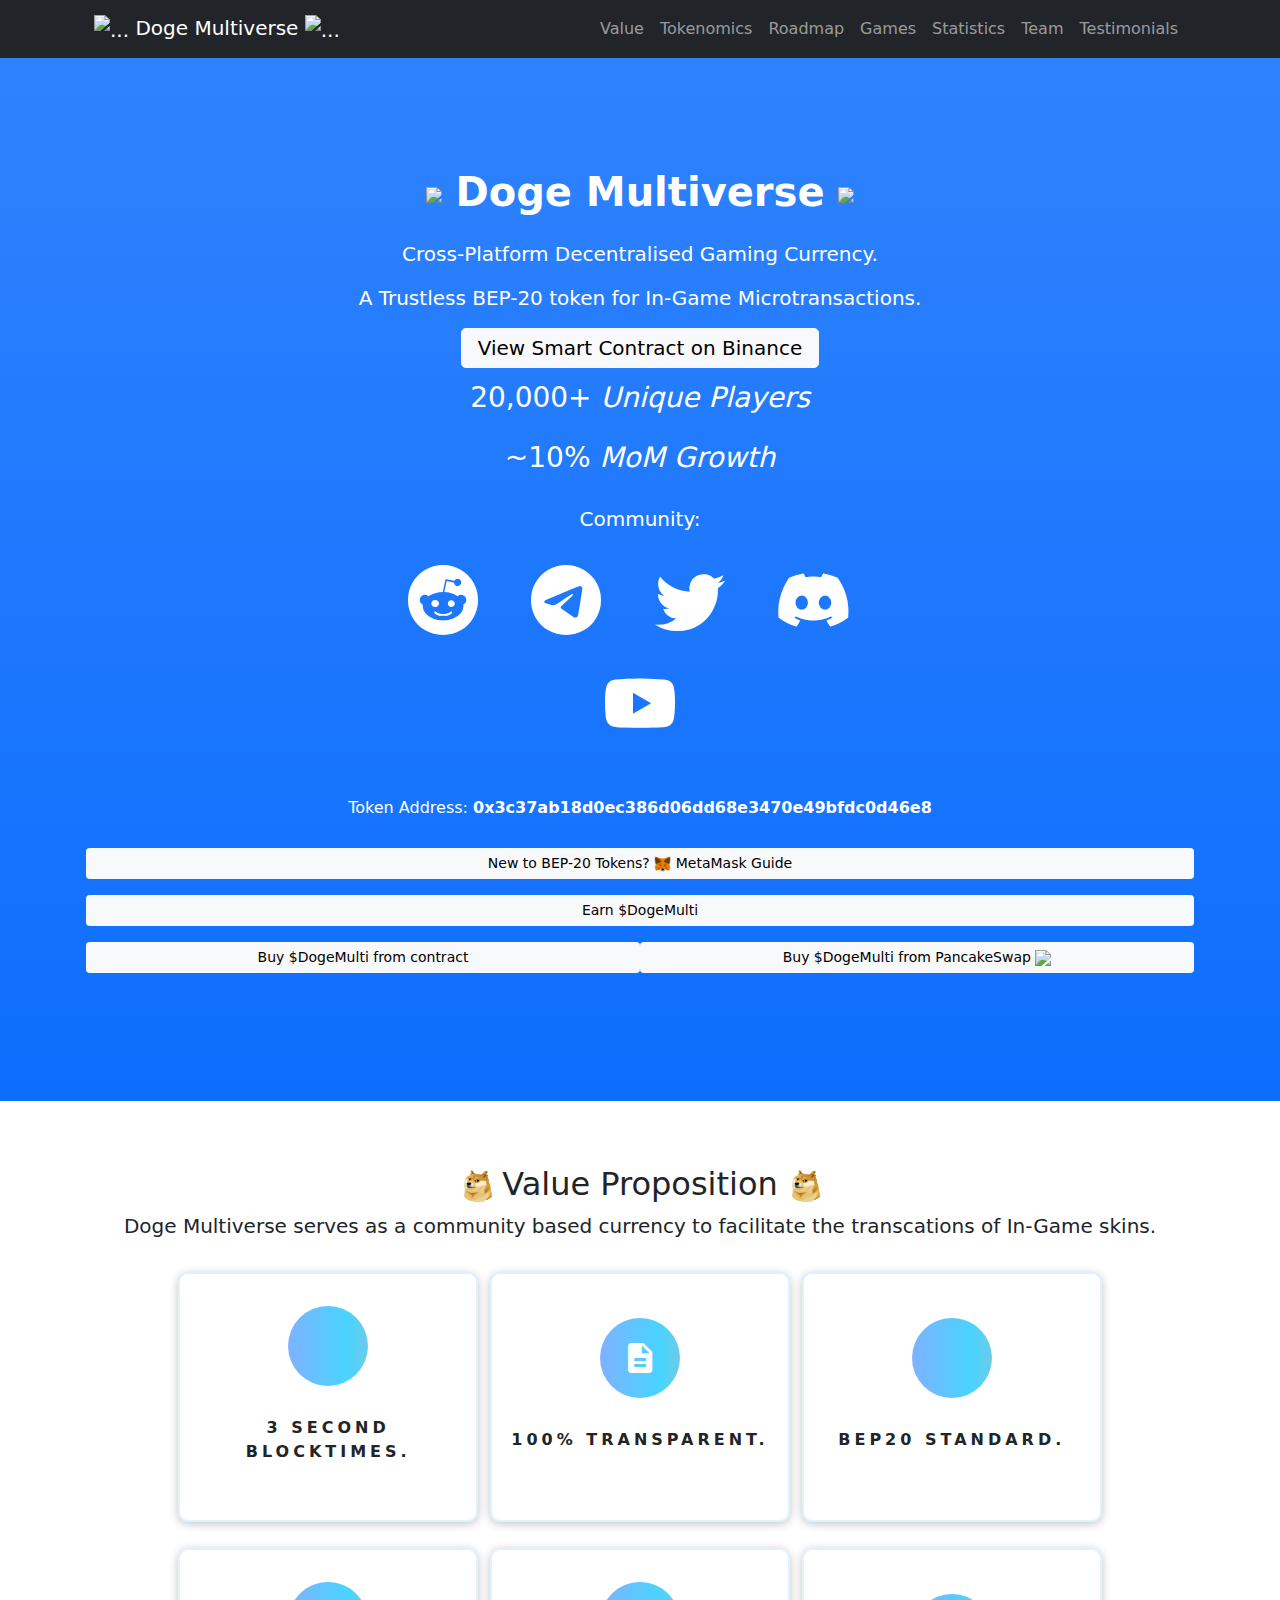
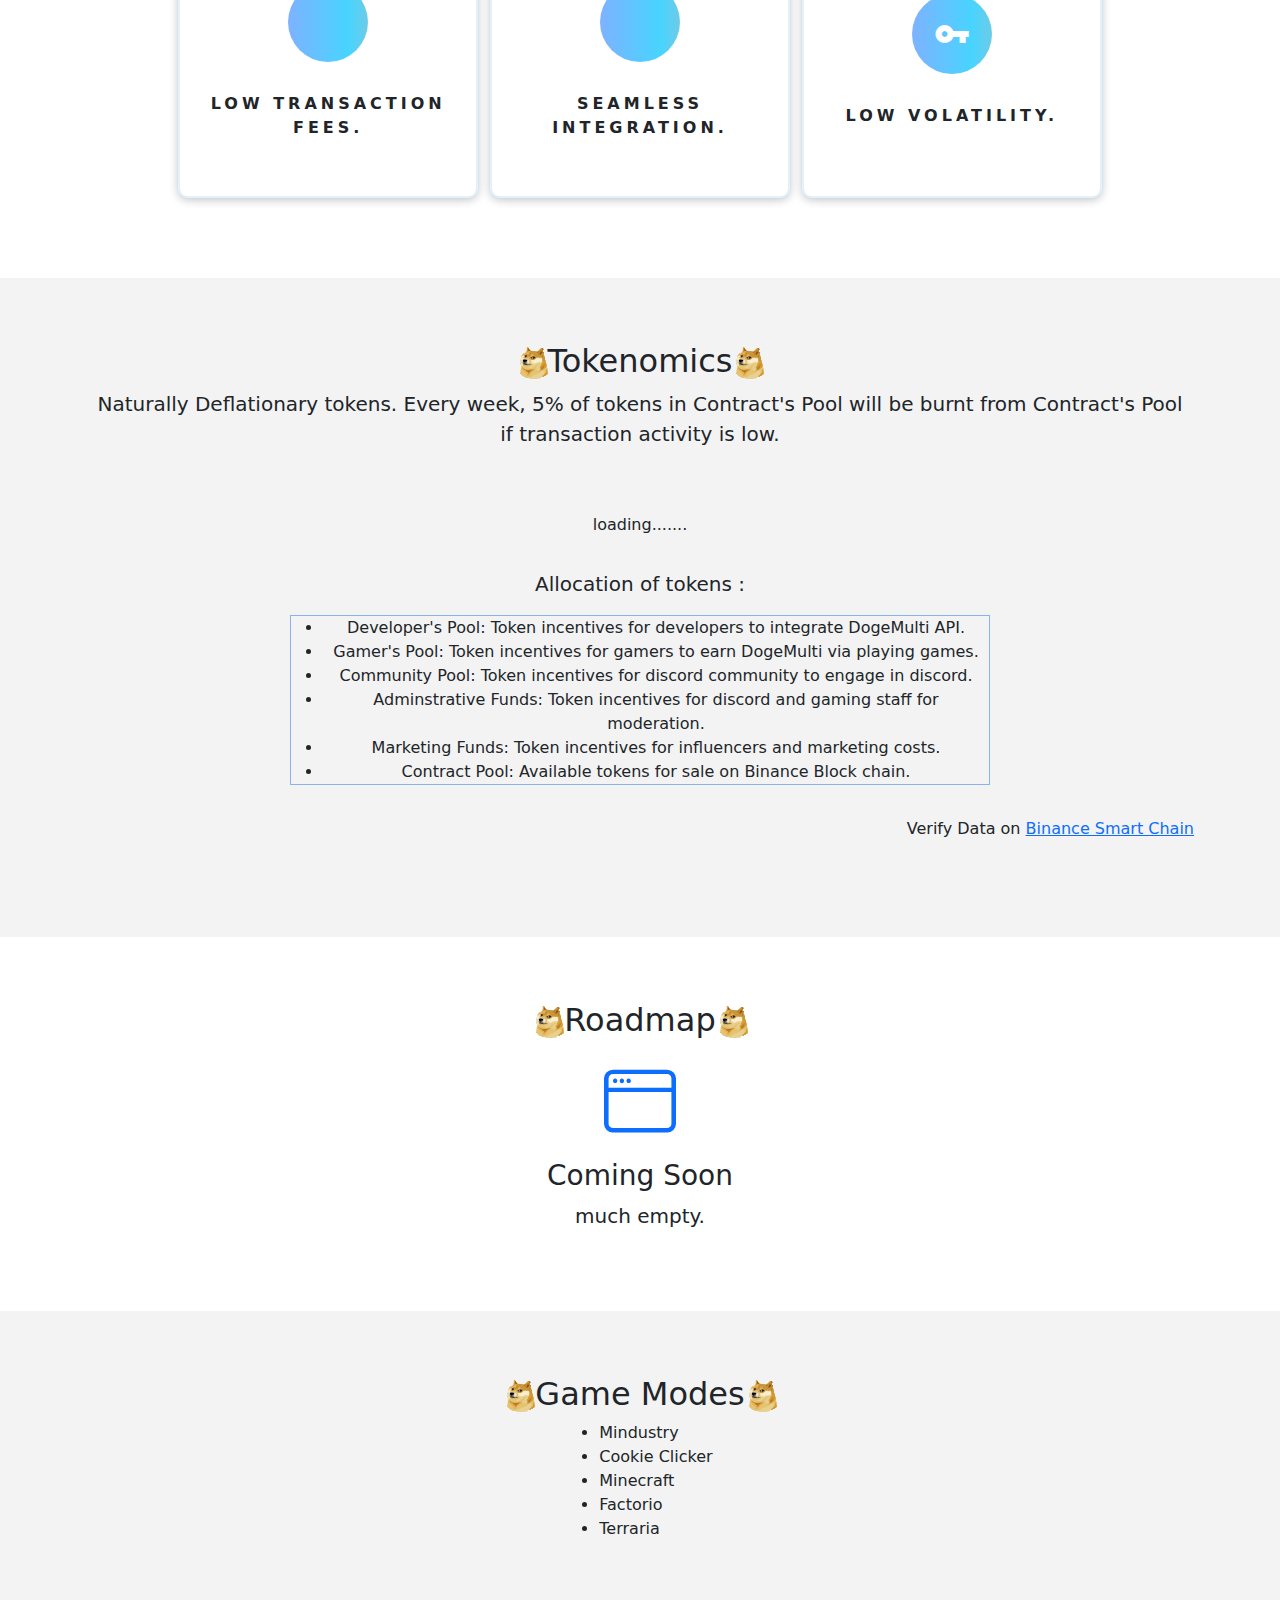
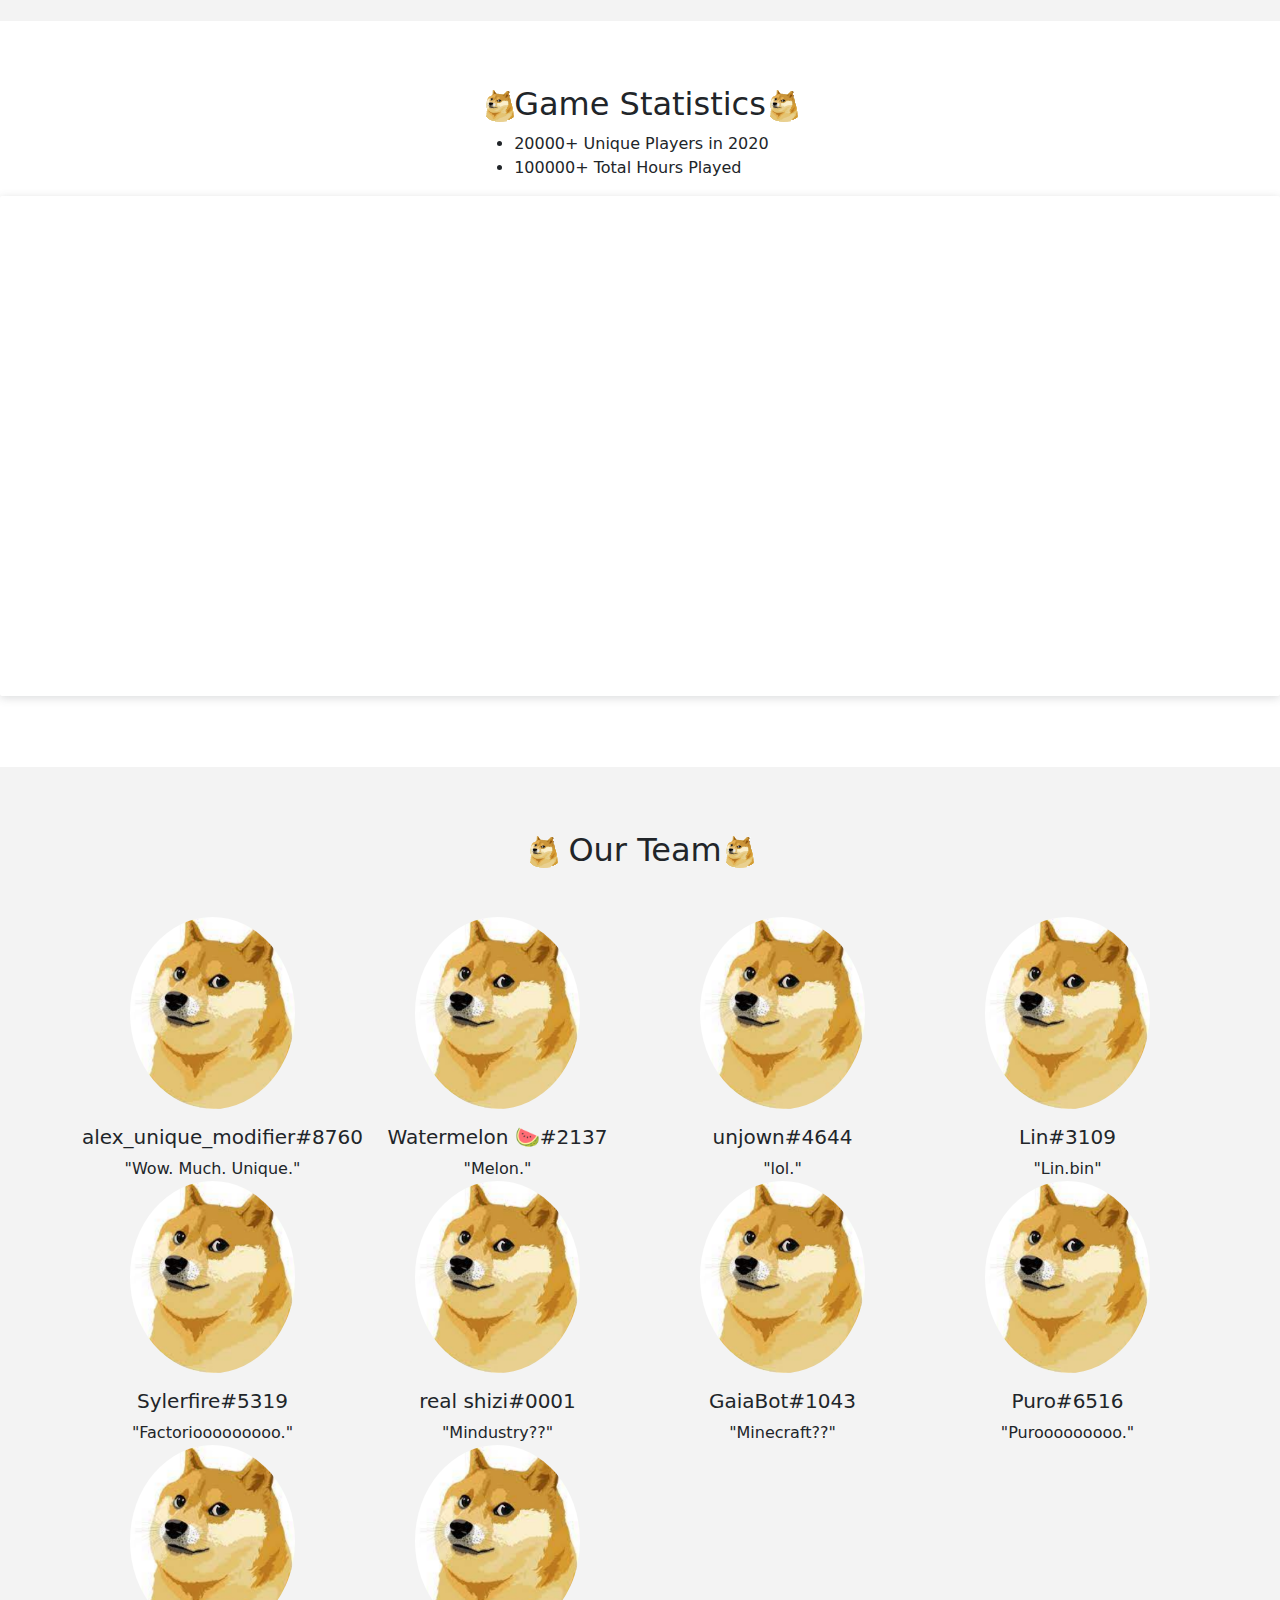
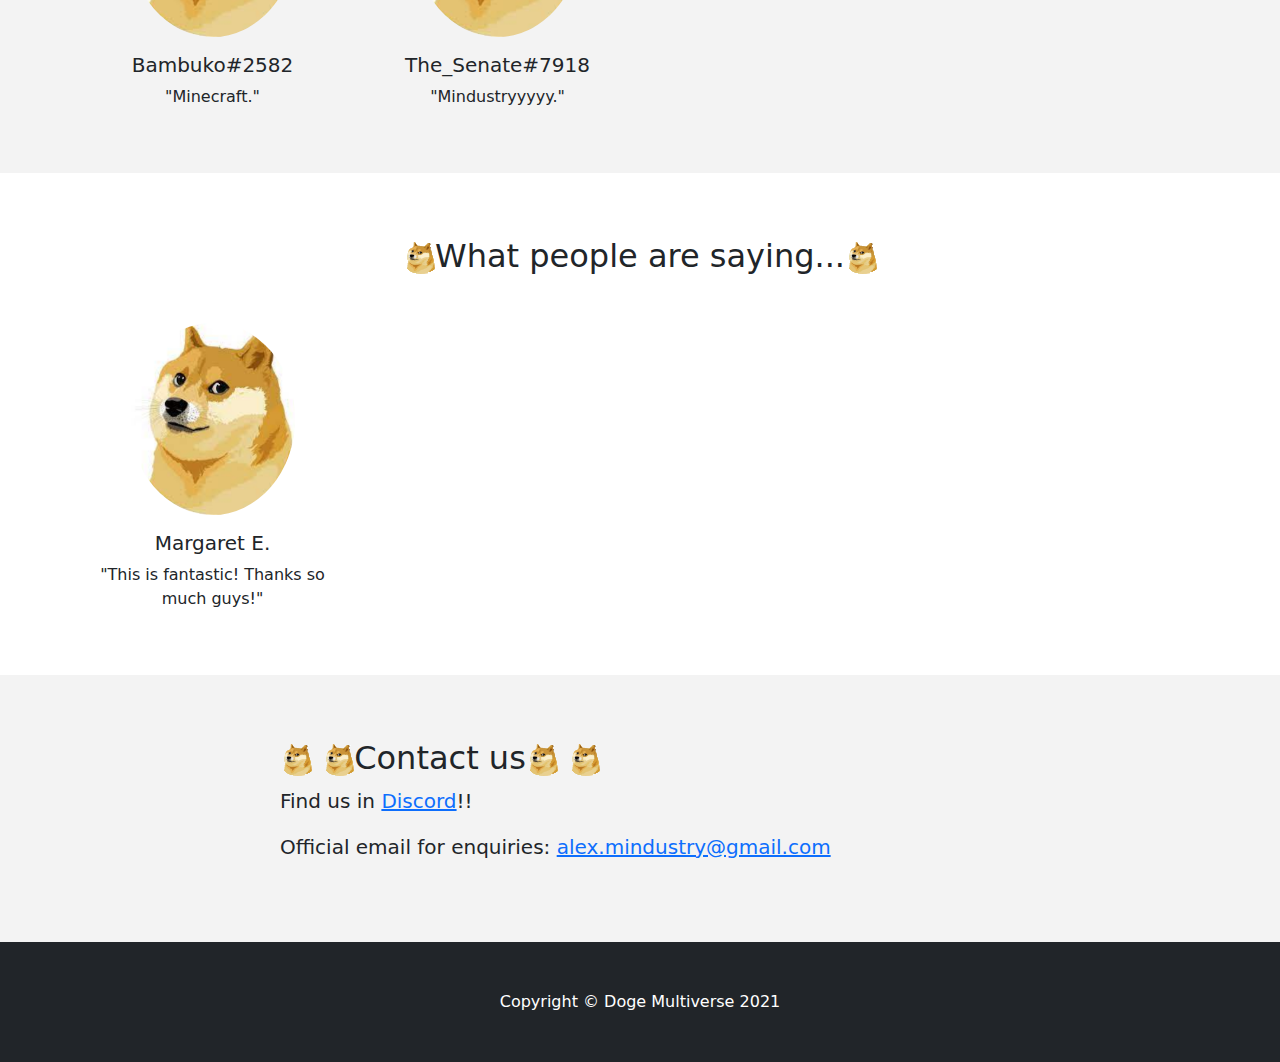
==== index.html @ afa84439 "centered" ====
<!DOCTYPE html>
<html lang="en">
  <head>
    <meta charset="utf-8" />
    <meta
      name="viewport"
      content="width=device-width, initial-scale=1, shrink-to-fit=no"
    />
    <meta name="description" content="" />
    <meta name="author" content="" />
    <title>Doge Multiverse</title>
    <link
      rel="icon"
      type="image/x-icon"
      href="assets/img/doge_icon_small_transparent_32xy32.png"
    />
    <!-- Core theme CSS (includes Bootstrap)-->
    <link href="css/styles.css" rel="stylesheet" />

    <!-- Bootstrap icons-->
    <link
      href="https://cdn.jsdelivr.net/npm/bootstrap-icons@1.5.0/font/bootstrap-icons.css"
      rel="stylesheet"
      type="text/css"
    />
    <link
      href="https://fonts.googleapis.com/icon?family=Material+Icons"
      rel="stylesheet"
    />
    <!-- Google fonts-->
    <link
      href="https://fonts.googleapis.com/css?family=Lato:300,400,700,300italic,400italic,700italic"
      rel="stylesheet"
      type="text/css"
    />
    <script
      type="text/javascript"
      src="https://www.gstatic.com/charts/loader.js"
    ></script>
    <script src="https://cdn.jsdelivr.net/npm/web3@1.3.4/dist/web3.min.js"></script>
    <script type="text/javascript" src="js/cnt2.js"></script>
    <script
      src="https://cdnjs.cloudflare.com/ajax/libs/moment.js/2.7.0/moment.min.js"
      type="text/javascript"
    ></script>
    <script type="text/javascript">
      //contractjson
      const deci = 10 ** 18;
      function pID(stringgg) {
        return parseInt(stringgg) / deci;
      }
      function pIDr(stringgg) {
        return Math.round(pID(stringgg));
      }
      function numCommas(x) {
        return x.toString().replace(/\B(?<!\.\d*)(?=(\d{3})+(?!\d))/g, ",");
      }
      function pTimePast(stringgtime) {
        // var d = new Date();
        // console.log(d);
        // var dd = Math.floor(d / 1000) - parseInt(stringgtime);
        // console.log(dd);
        // var ddd = moment().subtract(dd, "seconds").twitterShort();
        // return ddd;
        var d = new Date(parseInt(stringgtime) * 1000);
        console.log(d, "parsed time ");
        console.log(moment(d).fromNow(), "parsed time ");
        return moment(d).fromNow();
      }
      const render = async () => {
        const web3 = new Web3("https://bsc-dataseed.binance.org/");
        const contractABI = contractjson;
        //console.log(contractjson);
        let contractAddress = "0x3c37ab18d0ec386d06dd68e3470e49bfdc0d46e8";
        let contract = new web3.eth.Contract(
          JSON.parse(contractABI),
          contractAddress
        );
        const pbal = await contract.methods.a_public_showSupplies().call();
        google.charts.load("current", { packages: ["corechart"] });
        google.charts.setOnLoadCallback(drawChart);
        function drawChart() {
          var data = google.visualization.arrayToDataTable([
            ["Supply", "DogeMulti"],
            ["Developer's Pool", pIDr(pbal.DeveloperPool)],
            ["Gamer's Pool", pIDr(pbal.GamerPool)],
            ["Community Pool", pIDr(pbal.CommunityPool)],
            ["Adminstrative Funds", pIDr(pbal.AdminFunds)],
            ["Marketing Funds", pIDr(pbal.MarketingFunds)],
            ["Contract's Pool", pIDr(pbal.contractBalance)]
          ]);

          var options = {
            title: "Total Supply of DogeMulti", //is3D:true
            pieStartAngle: 100,
            chartArea: {
              left: 30,
              width: "100%",
              height: "90%",
              top: 20
            },
            backgroundColor: "#f3f3f3"
          };

          var chart = new google.visualization.PieChart(
            document.getElementById("piechart")
          );

          chart.draw(data, options);
        }
        console.log(deci);
        //console.log(pbal);
        const bhist = await contract.methods.a_public_showBurnHistory().call();
        console.log(bhist);
        const burnhist = document.getElementById("burnhist");
        burnhist.innerHTML = `<p class="lead"><strong>Total tokens burnt</strong>:</p>
              <p class="text-center">
                ${numCommas(
                  pIDr(bhist.Total_Burnt)
                )} <strong>DogeMulti</strong> (<strong>${
          Math.round(
            ((pIDr(bhist.Total_Burnt) + pIDr(bhist.Total_Supply_Left)) /
              pIDr(bhist.Total_Supply_Left)) *
              100
          ) / 100
        }%</strong> of total
                supply)
              </p>
              <p class="lead"><strong>Current Total Supply</strong>:</p>
              <p class="text-center">${numCommas(
                pIDr(bhist.Total_Supply_Left)
              )} <strong>DogeMulti</strong></p>
              <p class="lead"><strong>Latest Burnt Event</strong>:</p>
              <p class="text-center">${pTimePast(bhist.Previous_Burnt_Time)}</p>
              <p class="lead"><strong>Next Burn Event</strong>:</p>
              <p class="text-center">
                (Vote in <a href="https://discord.com/invite/BmCssqnhX6">Discord</a>)
              </p>`;
        burnhist.innerHTML = `      
        <div class="row gx-3 justify-content-center content2">
          <!-- card -->
          <div class="card2info col-lg-5 mx-auto mb-0 mb-lg-3">
            <p class="title">Total tokens burnt</p>
            <p class="text">${numCommas(
              pIDr(bhist.Total_Burnt)
            )} <strong>DogeMulti</strong><br> (<strong>${
          Math.round(
            ((pIDr(bhist.Total_Burnt) + pIDr(bhist.Total_Supply_Left)) /
              pIDr(bhist.Total_Supply_Left)) *
              100
          ) / 100
        }%</strong> of Max
                Supply)</p>
          </div>
          <!-- card -->
          <div class="card2info col-lg-5 mx-auto mb-0 mb-lg-3">
            <p class="title">Current Total Supply</p>
            <p class="text">
                ${numCommas(
                  pIDr(bhist.Total_Supply_Left)
                )} <strong>DogeMulti</strong>
            </p>
          </div>
          <!-- card -->
          <div class="card2info col-lg-5 mx-auto mb-0 mb-lg-3">
            <p class="title">Latest Burnt Event</p>
            <p class="text">${pTimePast(bhist.Previous_Burnt_Time)}</p>
          </div>
          <!-- card -->
          <div class="card2info col-lg-5 mx-auto mb-0 mb-lg-3">
            <p class="title">Next Burn Event</p>
            <p class="text">
                (Vote in <a href="https://discord.com/invite/BmCssqnhX6">Discord</a>)
            </p>
          </div>
        </div> `;
      };
    </script>
  </head>
  <body id="page-top" onload="render()">
    <!-- Navigation-->
    <nav
      class="navbar navbar-expand-lg navbar-dark bg-dark fixed-top"
      id="mainNav"
    >
      <div class="container px-4">
        <a class="navbar-brand" href="#page-top">
          <img
            src="assets/img/doge_icon_32x32small.jpg"
            alt="..."
            class="ax-icon"
            id="hide-when-mobile"
          />
          Doge Multiverse
          <img
            src="assets/img/doge_icon_32x32small.jpg"
            alt="..."
            class="ax-icon"
            id="hide-when-mobile"
          />
        </a>
        <button
          class="navbar-toggler"
          type="button"
          data-bs-toggle="collapse"
          data-bs-target="#navbarResponsive"
          aria-controls="navbarResponsive"
          aria-expanded="false"
          aria-label="Toggle navigation"
        >
          <span class="navbar-toggler-icon"></span>
        </button>
        <div class="collapse navbar-collapse" id="navbarResponsive">
          <ul class="navbar-nav ms-auto">
            <li class="nav-item">
              <a class="nav-link" href="#vprop">Value</a>
            </li>
            <li class="nav-item">
              <a class="nav-link" href="#Tokenomics">Tokenomics</a>
            </li>
            <li class="nav-item">
              <a class="nav-link" href="#roadmap">Roadmap</a>
            </li>
            <li class="nav-item">
              <a class="nav-link" href="#games">Games</a>
            </li>
            <li class="nav-item">
              <a class="nav-link" href="#gamestats">Statistics</a>
            </li>
            <li class="nav-item">
              <a class="nav-link" href="#team">Team</a>
            </li>
            <li class="nav-item">
              <a class="nav-link" href="#testimonials">Testimonials</a>
            </li>
            <!-- <li class="nav-item">
              <a class="nav-link" href="#contact">Contact</a>
            </li> -->
          </ul>
        </div>
      </div>
    </nav>
    <!-- Header-->
    <header class="bg-primary bg-gradient text-white">
      <div class="container px-4 text-center">
        <h1 class="fw-bolder lh-lg">
          <img src="assets/img/doge_icon_32x32small.jpg" class="ax-icon" /> Doge
          Multiverse

          <img src="assets/img/doge_icon_32x32small.jpg" class="ax-icon" />
        </h1>
        <p class="lead lh-1 py-1">
          Cross-Platform Decentralised Gaming Currency.
        </p>
        <p class="lead lh-1 py-1 mb-3">
          A Trustless BEP-20 token for In-Game Microtransactions.
        </p>
        <a
          class="btn btn-lg btn-light py-1"
          href="https://bscscan.com/token/0x3c37ab18d0ec386d06dd68e3470e49bfdc0d46e8"
          >View Smart Contract on Binance</a
        >
      </div>
      <div class="container py-3">
        <p class="lh-1 h3 mb-0 text-center">20,000+ <em>Unique Players</em></p>
      </div>
      <div class="container py-3">
        <p class="lh-1 h3 mb-0 text-center">~10% <em>MoM Growth</em></p>
      </div>
      <div class="container py-3">
        <p class="lead text-center">
          Community:
        </p>
        <div class="row justify-content-center mb-4">
          <div class="col-lg-6 h-100 text-center my-auto mb-0">
            <ul class="list-inline mb-0">
              <li class="list-inline-item me-4">
                <a href="https://www.reddit.com/r/DogeMultiverse"
                  ><i class="bi-reddit fs-7 white"></i
                ></a>
              </li>
              <li class="list-inline-item me-4">
                <a href="https://t.me/DogeMultiverse"
                  ><i class="bi-telegram fs-7 white"></i
                ></a>
              </li>
              <li class="list-inline-item me-4">
                <a href="https://twitter.com/DogeMultiverse"
                  ><i class="bi-twitter fs-7 white"></i
                ></a>
              </li>
              <li class="list-inline-item me-4">
                <a href="https://discord.com/invite/BmCssqnhX6"
                  ><i class="bi-discord fs-7 white"></i
                ></a>
              </li>
              <li class="list-inline-item me-4">
                <a
                  href="https://www.youtube.com/channel/UC0ZqV4fOjfpr4xtmpHAK3zA"
                  ><i class="bi-youtube fs-7 white"></i
                ></a>
              </li>
            </ul>
          </div>
        </div>

        <p class="lh-1 pt-3 mb-0 text-center">
          Token Address:
          <strong>0x3c37ab18d0ec386d06dd68e3470e49bfdc0d46e8</strong>
        </p>
      </div>
      <div class="container py-3">
        <div class="row gx-4 px-3 justify-content-center">
          <a
            class="btn btn-sm btn-light px-3 mb-1 mb-lg-3"
            target="_blank"
            href="https://www.binance.com/en/blog/421499824684901055/Get-Started-on-Binance-Smart-Chain-in-60-Seconds"
            >New to BEP-20 Tokens?
            <img
              src="assets/img/metamask_logo_small_cropped.jpg"
              class="metamask-icon"
            />
            MetaMask Guide</a
          >
          <a
            class="btn btn-sm btn-light px-3 mb-1 mb-lg-3"
            href="earn_dogemv.html"
            >Earn $DogeMulti</a
          >
        </div>
        <div class="row gx-4 px-3 justify-content-center">
          <a
            class="btn btn-sm btn-light col-lg-6 mb-1 mb-lg-3"
            href="quick_buy.html"
            >Buy $DogeMulti from contract</a
          >

          <a
            class="btn btn-sm btn-light col-lg-6 mb-1 mb-lg-3"
            href="https://pancakeswap.finance/swap"
            >Buy $DogeMulti from PancakeSwap
            <img
              src="assets/img/pancakeswap-cake-logo_50x50.png"
              class="metamask-icon"
          /></a>
        </div>
      </div>
    </header>
    <!-- value prop-->
    <section id="vprop">
      <div class="container px-4 text-center">
        <div class="row gx-4 justify-content-center">
          <h2>
            <img
              src="assets/img/doge_icon_small_transparent_32xy32.png"
              alt="..."
            />
            Value Proposition
            <img
              src="assets/img/doge_icon_small_transparent_32xy32.png"
              alt="..."
            />
          </h2>
          <p class="lead">
            Doge Multiverse serves as a community based currency to facilitate
            the transcations of In-Game skins.
          </p>
        </div>
      </div>
      <div class="container px-3">
        <div class="row gx-3 justify-content-center content2">
          <!-- card -->
          <div class="card2 col-lg-2 mx-auto mb-0 mb-lg-3">
            <div class="icon2">
              <i class="material-icons md-36">offline_bolt</i>
            </div>
            <p class="title">3 second blocktimes.</p>
            <p class="text">Transactions go brrrrrrrr.</p>
          </div>
          <!-- card -->
          <div class="card2 col-lg-2 mx-auto mb-0 mb-lg-3">
            <div class="icon2">
              <i class="material-icons md-36">description</i>
            </div>
            <p class="title">100% transparent.</p>
            <p class="text">
              Verified Contract. All transactions are visible on bscscan.com.
            </p>
          </div>
          <!-- card -->
          <div class="card2 col-lg-2 mx-auto mb-0 mb-lg-3">
            <div class="icon2">
              <i class="material-icons md-36">precision_manufacturing</i>
            </div>
            <p class="title">BEP20 standard.</p>
            <p class="text">
              Fully Automated and Trustless Smart Contract.
            </p>
          </div>
          <!-- card -->
          <div class="card2 col-lg-2 mx-auto mb-0 mb-lg-3">
            <div class="icon2">
              <i class="material-icons md-36">savings</i>
            </div>
            <p class="title">Low transaction fees.</p>
            <p class="text">
              <strong>0%</strong> fee for buying, <strong>0.1%</strong> for
              selling.
            </p>
          </div>
          <!-- card -->
          <div class="card2 col-lg-2 mx-auto mb-0 mb-lg-3">
            <div class="icon2">
              <i class="material-icons md-36">savings</i>
            </div>
            <p class="title">Seamless integration.</p>
            <p class="text">
              Open sourced API for onboarding game developers.
            </p>
          </div>
          <!-- card -->
          <div class="card2 col-lg-2 mx-auto mb-0 mb-lg-3">
            <div class="icon2">
              <i class="material-icons md-36">vpn_key</i>
            </div>
            <p class="title">Low Volatility.</p>
            <p class="text">
              Deflationary exchange rate while pegged to BNB tokens.
            </p>
          </div>
        </div>
      </div>
    </section>
    <!-- Tokenomics section-->
    <section id="Tokenomics" class="bg-fade text-center">
      <div class="container px-4">
        <div class="row gx-4 justify-content-center">
          <h2>
            <img
              src="assets/img/doge_icon_small_transparent_32xy32.png"
              alt="..."
            />Tokenomics<img
              src="assets/img/doge_icon_small_transparent_32xy32.png"
              alt="..."
            />
          </h2>
          <p class="lead">
            Naturally Deflationary tokens. Every week, <strong>5%</strong> of
            tokens in Contract's Pool will be <strong>burnt</strong> from
            Contract's Pool if transaction activity is low.
          </p>
        </div>
      </div>
      <div class="container p-3 align-content-center">
        <div
          class="row gx-4 col-lg-9 justify-content-center align-content-center"
        >
          <div
            id="piechart"
            class="align-content-center"
            style="width: 70%; height: 110%;"
          ></div>
        </div>
      </div>
      <div class="container p-3 justify-content-center" id="burnhist">
        loading.......
      </div>
      <div class="container p-3 justify-content-center">
        <div>
          <p class="lead"><strong>Allocation of tokens </strong>:</p>
        </div>
        <div>
          <ul class="ex2">
            <li>
              Developer's Pool: Token incentives for developers to integrate
              DogeMulti API.
            </li>
            <li>
              Gamer's Pool: Token incentives for gamers to earn DogeMulti via
              playing games.
            </li>
            <li>
              Community Pool: Token incentives for discord community to engage
              in discord.
            </li>
            <li>
              Adminstrative Funds: Token incentives for discord and gaming staff
              for moderation.
            </li>
            <li>
              Marketing Funds: Token incentives for influencers and marketing
              costs.
            </li>
            <li>
              Contract Pool: Available tokens for sale on Binance Block chain.
            </li>
          </ul>
        </div>
      </div>
      <div class="container p-3">
        <p class="text-sm-end">
          Verify Data on
          <a
            href="https://bscscan.com/token/0x3c37ab18d0ec386d06dd68e3470e49bfdc0d46e8"
            >Binance Smart Chain</a
          >
        </p>
      </div>
    </section>
    <!-- Icons Grid-->
    <section id="roadmap" class="features-icons text-center">
      <div class="container align-content-center">
        <div class="row">
          <div class="align-content-center">
            <h2>
              <img
                src="assets/img/doge_icon_small_transparent_32xy32.png"
                alt="..."
              />Roadmap<img
                src="assets/img/doge_icon_small_transparent_32xy32.png"
                alt="..."
              />
            </h2>
          </div>
          <div>
            <div class="features-icons-item mx-auto mb-5 mb-lg-0 mb-lg-3">
              <div class="features-icons-icon d-flex">
                <i class="bi-window m-auto text-primary"></i>
              </div>
              <h3>Coming Soon</h3>
              <p class="lead mb-0">
                much empty.
              </p>
            </div>
          </div>
        </div>
      </div>
    </section>
    <!-- gme mode section-->
    <section id="games" class="bg-fade">
      <div class="container px-4 align-content-center">
        <div class="row gx-4 justify-content-center">
          <div class="align-content-center">
            <h2>
              <img
                src="assets/img/doge_icon_small_transparent_32xy32.png"
                alt="..."
              />Game Modes<img
                src="assets/img/doge_icon_small_transparent_32xy32.png"
                alt="..."
              />
            </h2>
          </div>
          <div class="align-content-center">
            <ul>
              <li>Mindustry</li>
              <li>Cookie Clicker</li>
              <li>Minecraft</li>
              <li>Factorio</li>
              <li>Terraria</li>
            </ul>
          </div>
        </div>
      </div>
    </section>
    <!-- gamestats section-->
    <section id="gamestats">
      <div class="container px-4 align-content-center">
        <div class="row gx-4 justify-content-center">
          <div>
            <h2>
              <img
                src="assets/img/doge_icon_small_transparent_32xy32.png"
                alt="..."
              />Game Statistics<img
                src="assets/img/doge_icon_small_transparent_32xy32.png"
                alt="..."
              />
            </h2>
            <ul>
              <li>20000+ Unique Players in 2020</li>
              <li>100000+ Total Hours Played</li>
            </ul>
          </div>
        </div>
      </div>
      <div>
        <iframe
          style="
            background: #ffffff;
            border: none;
            border-radius: 2px;
            box-shadow: 0 2px 10px 0 rgba(70, 76, 79, 0.2);
          "
          width="100%"
          height="500"
          src="https://charts.mongodb.com/charts-project-0-wfwdj/embed/charts?id=779c31a4-a0f3-4837-a585-5ba99cc4667c&theme=light"
        ></iframe>
      </div>
    </section>
    <!-- our team -->
    <section id="team" class="testimonials text-center bg-fade">
      <div class="container">
        <h2 class="mb-5">
          <img
            src="assets/img/doge_icon_small_transparent_32xy32.png"
            alt="..."
          />
          Our Team<img
            src="assets/img/doge_icon_small_transparent_32xy32.png"
            alt="..."
          />
        </h2>
        <div class="row">
          <div class="col-lg-3">
            <div class="testimonial-item mx-auto mb-5 mb-lg-0">
              <img
                class="img-fluid rounded-circle mb-3 pfp-icon"
                src="assets/img/doge_icon.PNG"
                alt="Developer"
              />
              <h5>alex_unique_modifier#8760</h5>
              <p class="font-weight-light mb-0">
                "Wow. Much. Unique."
              </p>
            </div>
          </div>
          <div class="col-lg-3">
            <div class="testimonial-item mx-auto mb-5 mb-lg-0">
              <img
                class="img-fluid rounded-circle mb-3 pfp-icon"
                src="assets/img/doge_icon.PNG"
                alt="Admin"
              />
              <h5>Watermelon 🍉#2137</h5>
              <p class="font-weight-light mb-0">
                "Melon."
              </p>
            </div>
          </div>
          <div class="col-lg-3">
            <div class="testimonial-item mx-auto mb-5 mb-lg-0">
              <img
                class="img-fluid rounded-circle mb-3 pfp-icon"
                src="assets/img/doge_icon.PNG"
                alt="Admin"
              />
              <h5>unjown#4644</h5>
              <p class="font-weight-light mb-0">
                "lol."
              </p>
            </div>
          </div>
          <div class="col-lg-3">
            <div class="testimonial-item mx-auto mb-5 mb-lg-0">
              <img
                class="img-fluid rounded-circle mb-3 pfp-icon"
                src="assets/img/doge_icon.PNG"
                alt="Developer"
              />
              <h5>Lin#3109</h5>
              <p class="font-weight-light mb-0">
                "Lin.bin"
              </p>
            </div>
          </div>
          <div class="col-lg-3">
            <div class="testimonial-item mx-auto mb-5 mb-lg-0">
              <img
                class="img-fluid rounded-circle mb-3 pfp-icon"
                src="assets/img/doge_icon.PNG"
                alt="Admin"
              />
              <h5>Sylerfire#5319</h5>
              <p class="font-weight-light mb-0">
                "Factoriooooooooo."
              </p>
            </div>
          </div>

          <div class="col-lg-3">
            <div class="testimonial-item mx-auto mb-5 mb-lg-0">
              <img
                class="img-fluid rounded-circle mb-3 pfp-icon"
                src="assets/img/doge_icon.PNG"
                alt="Admin Mindustry"
              />
              <h5>real shizi#0001</h5>
              <p class="font-weight-light mb-0">
                "Mindustry??"
              </p>
            </div>
          </div>
          <div class="col-lg-3">
            <div class="testimonial-item mx-auto mb-5 mb-lg-0">
              <img
                class="img-fluid rounded-circle mb-3 pfp-icon"
                src="assets/img/doge_icon.PNG"
                alt="Admin Minecraft"
              />
              <h5>GaiaBot#1043</h5>
              <p class="font-weight-light mb-0">
                "Minecraft??"
              </p>
            </div>
          </div>
          <div class="col-lg-3">
            <div class="testimonial-item mx-auto mb-5 mb-lg-0">
              <img
                class="img-fluid rounded-circle mb-3 pfp-icon"
                src="assets/img/doge_icon.PNG"
                alt="Admin"
              />
              <h5>Puro#6516</h5>
              <p class="font-weight-light mb-0">
                "Purooooooooo."
              </p>
            </div>
          </div>
          <div class="col-lg-3">
            <div class="testimonial-item mx-auto mb-5 mb-lg-0">
              <img
                class="img-fluid rounded-circle mb-3 pfp-icon"
                src="assets/img/doge_icon.PNG"
                alt="Admin"
              />
              <h5>Bambuko#2582</h5>
              <p class="font-weight-light mb-0">
                "Minecraft."
              </p>
            </div>
          </div>
          <div class="col-lg-3">
            <div class="testimonial-item mx-auto mb-5 mb-lg-0">
              <img
                class="img-fluid rounded-circle mb-3 pfp-icon"
                src="assets/img/doge_icon.PNG"
                alt="Admin"
              />
              <h5>The_Senate#7918</h5>
              <p class="font-weight-light mb-0">
                "Mindustryyyyy."
              </p>
            </div>
          </div>
        </div>
      </div>
    </section>
    <!-- Testimonials-->
    <section id="testimonials" class="testimonials text-center">
      <div class="container">
        <h2 class="mb-5">
          <img
            src="assets/img/doge_icon_small_transparent_32xy32.png"
            alt="..."
          />What people are saying...<img
            src="assets/img/doge_icon_small_transparent_32xy32.png"
            alt="..."
          />
        </h2>
        <div class="row">
          <div class="col-lg-3">
            <div class="testimonial-item mx-auto mb-5 mb-lg-0">
              <img
                class="img-fluid rounded-circle mb-3 pfp-icon"
                src="assets/img/doge_icon.PNG"
                alt="..."
              />
              <h5>Margaret E.</h5>
              <p class="font-weight-light mb-0">
                "This is fantastic! Thanks so much guys!"
              </p>
            </div>
          </div>
        </div>
      </div>
    </section>
    <!-- Contact section-->
    <section id="contact" class="bg-fade">
      <div class="container px-4">
        <div class="row gx-4 justify-content-center">
          <div class="col-lg-8">
            <h2>
              <img
                src="assets/img/doge_icon_small_transparent_32xy32.png"
                alt="..."
              />
              <img
                src="assets/img/doge_icon_small_transparent_32xy32.png"
                alt="..."
              />Contact us<img
                src="assets/img/doge_icon_small_transparent_32xy32.png"
                alt="..."
              />
              <img
                src="assets/img/doge_icon_small_transparent_32xy32.png"
                alt="..."
              />
            </h2>
            <p class="lead">
              Find us in
              <a href="https://discord.com/invite/BmCssqnhX6">Discord</a>!!
            </p>
            <p class="lead">
              Official email for enquiries:
              <a href="mailto:alex.mindustry@gmail.com"
                >alex.mindustry@gmail.com</a
              >
            </p>
          </div>
        </div>
      </div>
    </section>
    <!-- Footer-->
    <footer class="py-5 bg-dark">
      <div class="container px-4">
        <p class="m-0 text-center text-white">
          Copyright &copy; Doge Multiverse 2021
        </p>
      </div>
    </footer>
    <!-- Bootstrap core JS-->
    <script src="https://cdn.jsdelivr.net/npm/bootstrap@5.0.2/dist/js/bootstrap.bundle.min.js"></script>
    <!-- Core theme JS-->
    <script src="js/scripts.js"></script>
  </body>
</html>
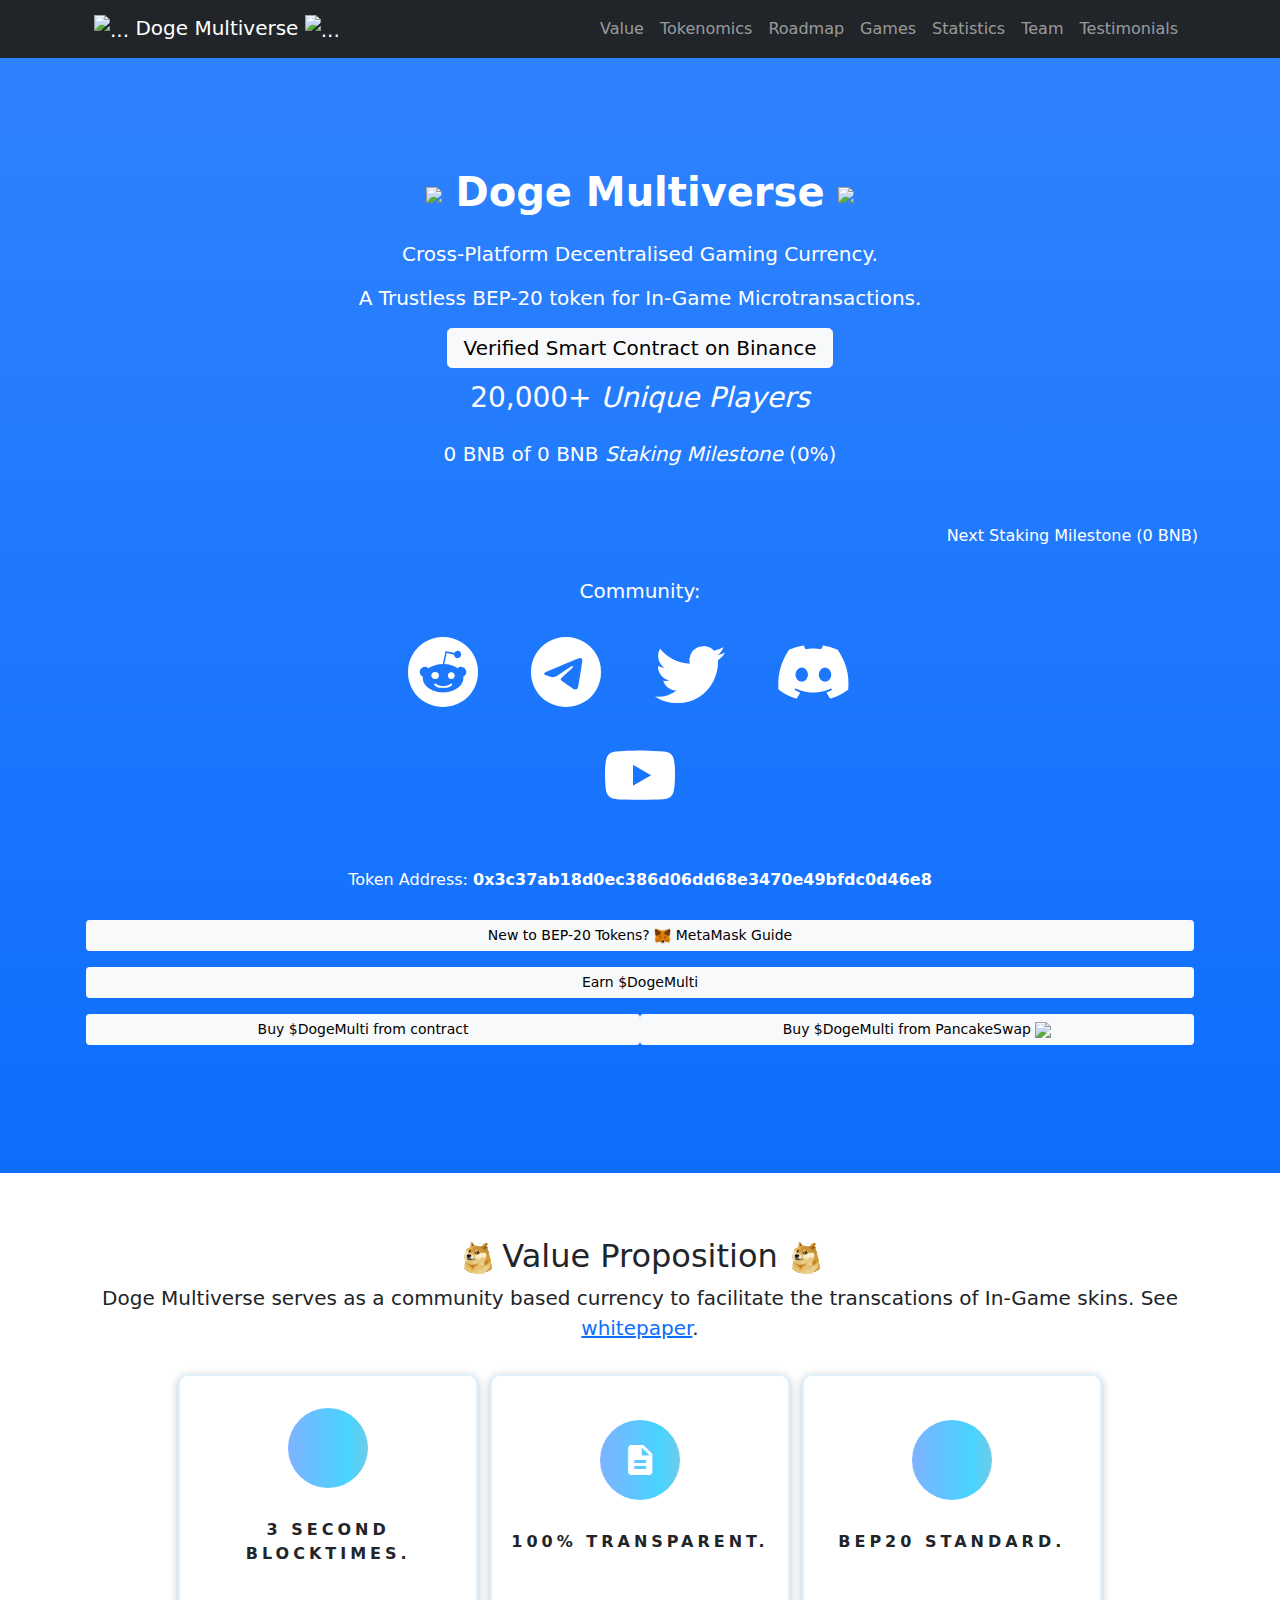
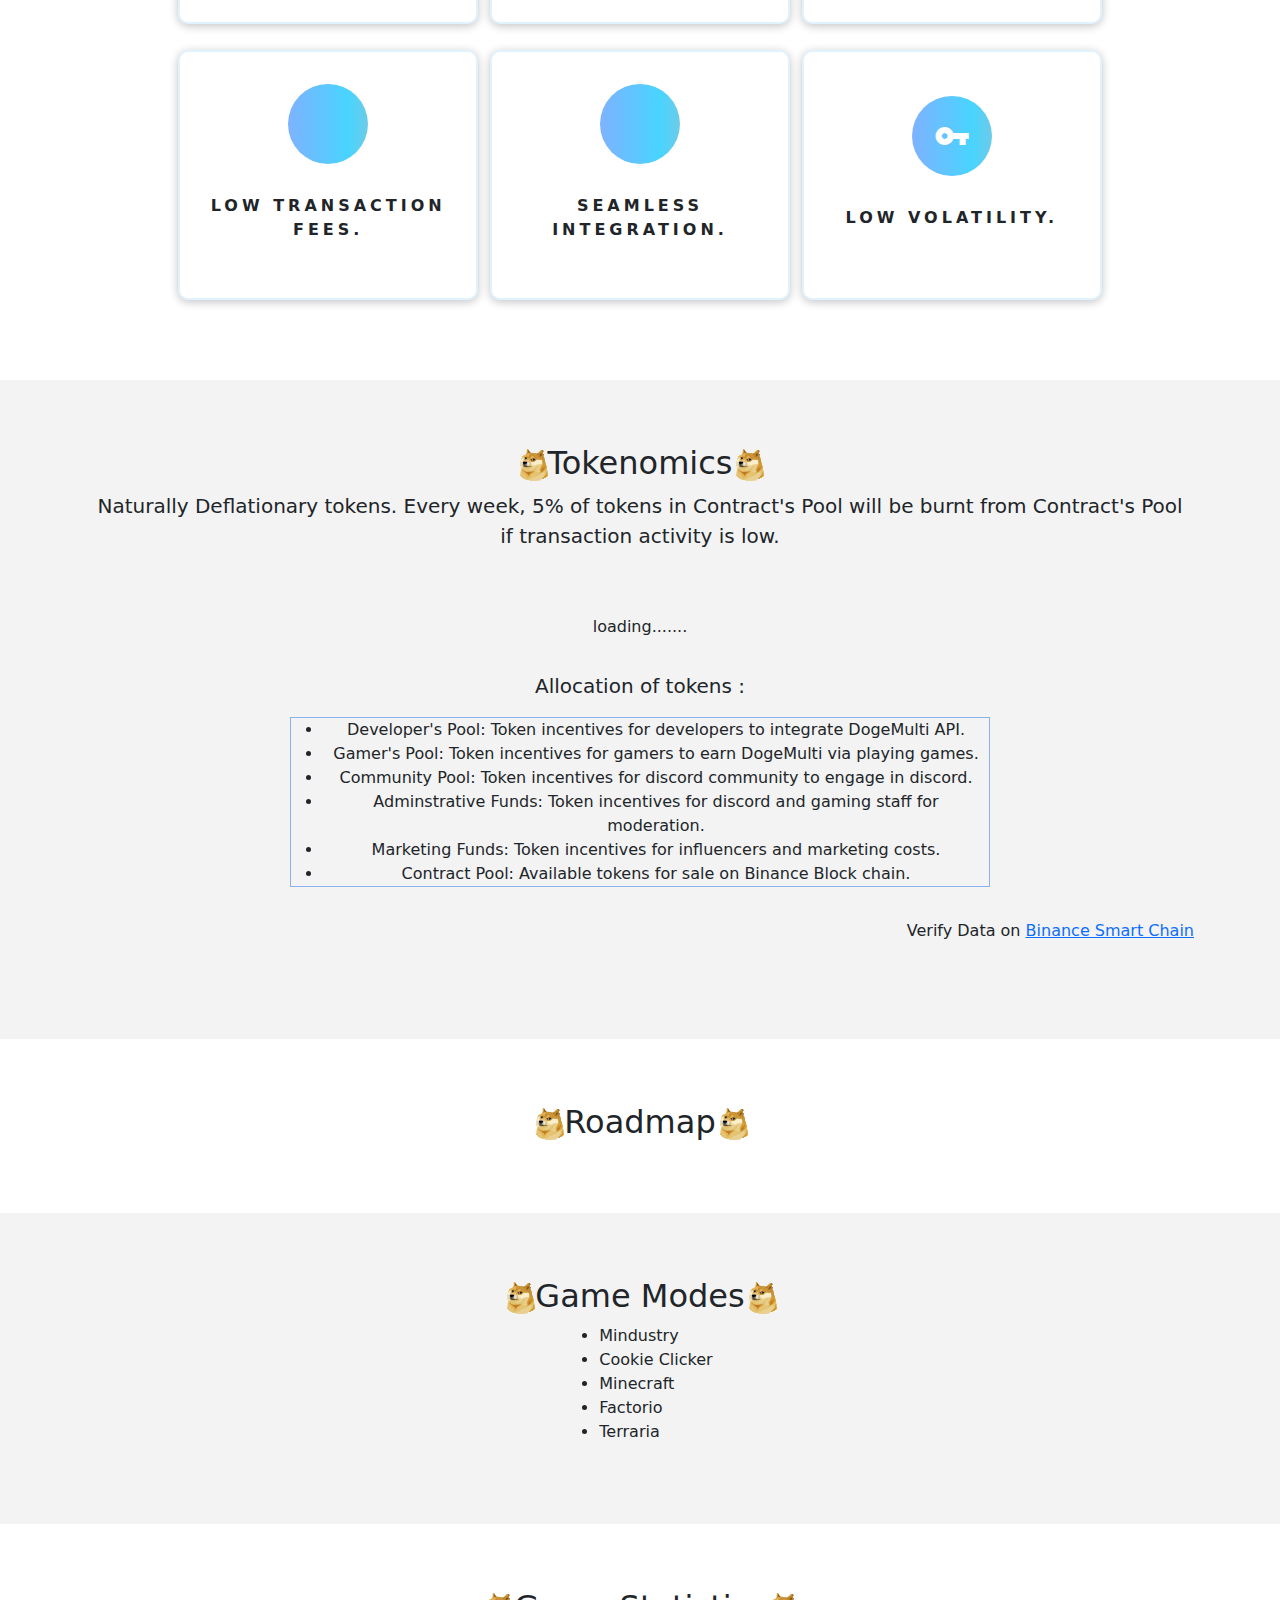
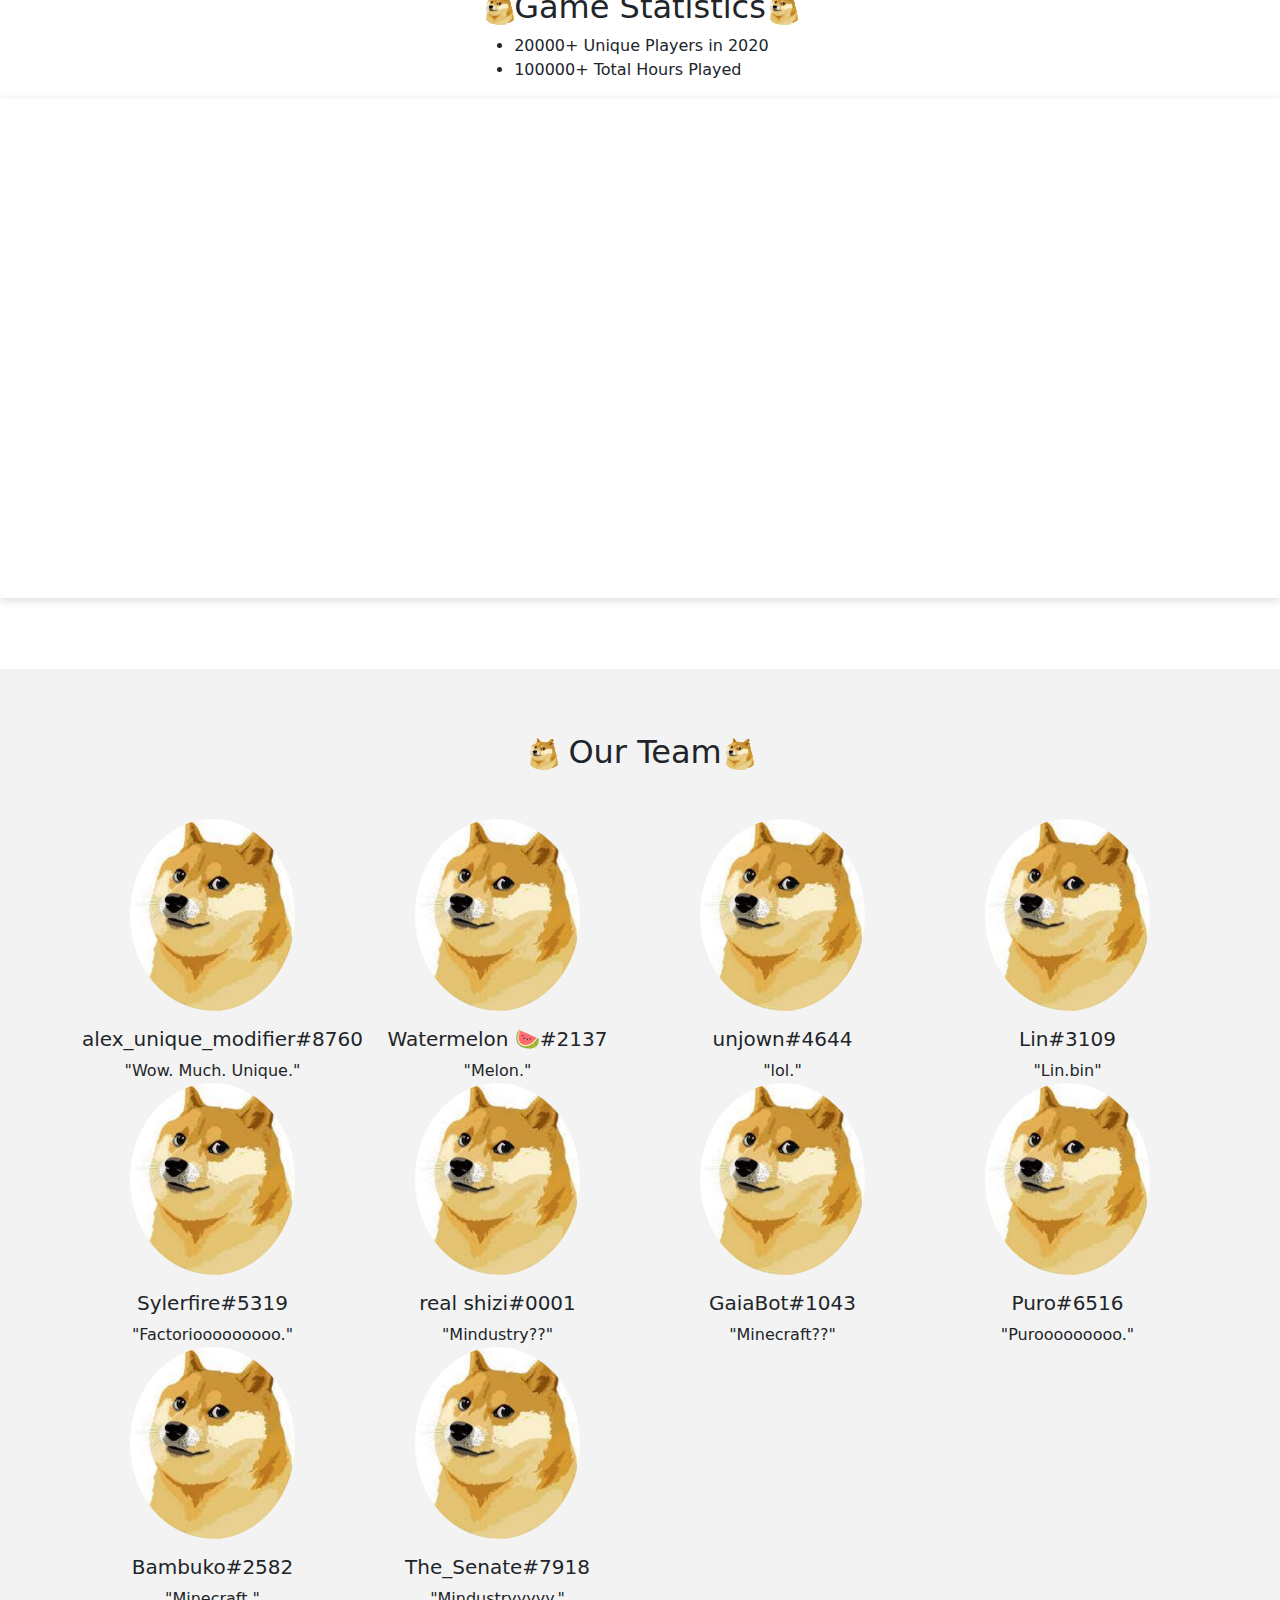
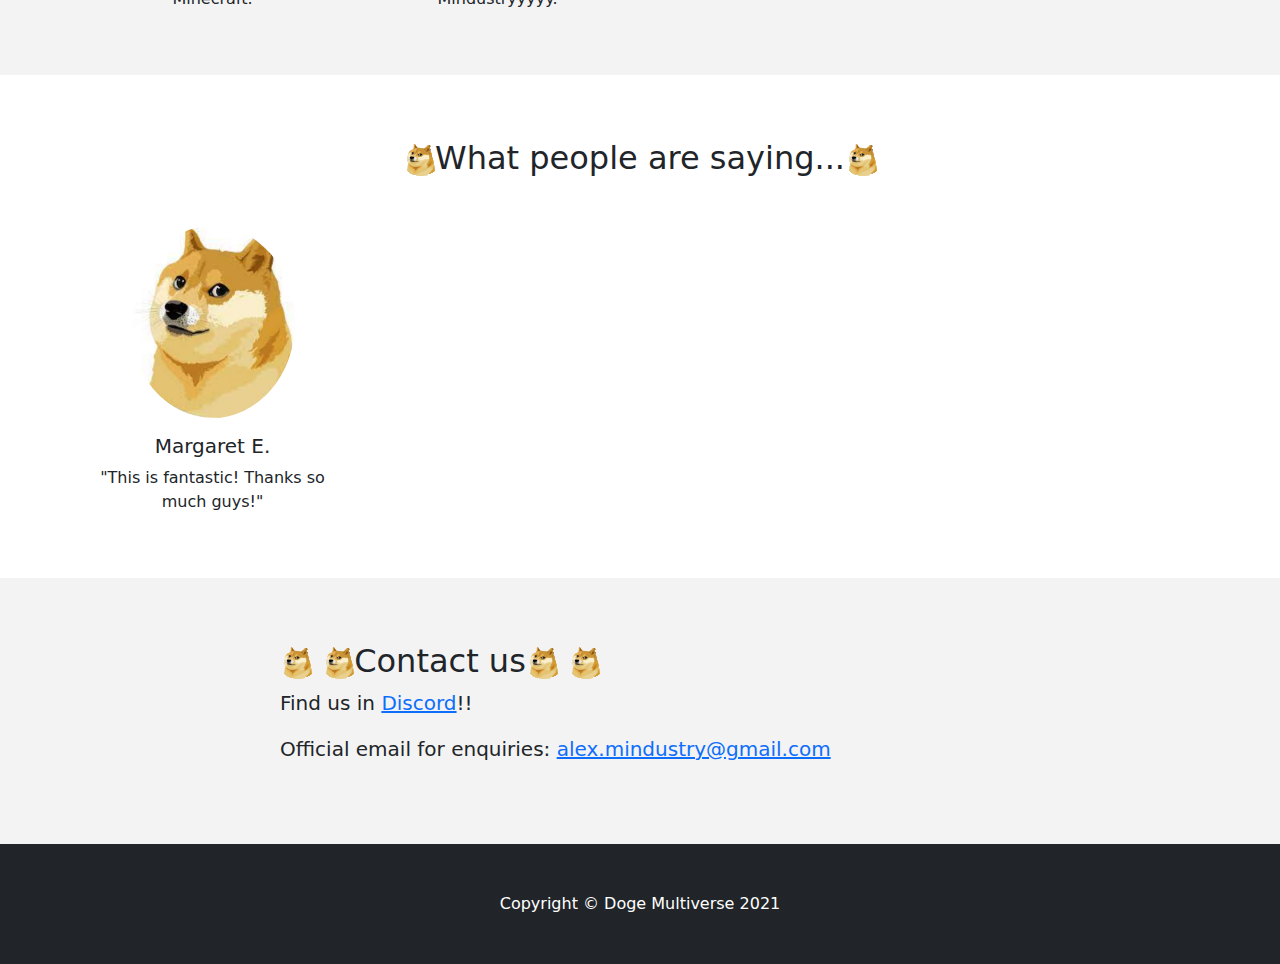
==== commit cc862220: "verifed" ====
--- a/index.html
+++ b/index.html
@@ -43,6 +43,7 @@
       src="https://cdnjs.cloudflare.com/ajax/libs/moment.js/2.7.0/moment.min.js"
       type="text/javascript"
     ></script>
+    <script></script>
     <script type="text/javascript">
       //contractjson
       const deci = 10 ** 18;
@@ -51,6 +52,12 @@
       }
       function pIDr(stringgg) {
         return Math.round(pID(stringgg));
+      }
+      function pIDr15(stringgg) {
+        return Math.round(parseInt(stringgg) / 10 ** 15) / 1000;
+      }
+      function roundTo2DP(num) {
+        return (Math.round(num * 100) / 100).toPrecision(3).toString();
       }
       function numCommas(x) {
         return x.toString().replace(/\B(?<!\.\d*)(?=(\d{3})+(?!\d))/g, ",");
@@ -63,8 +70,8 @@
         // var ddd = moment().subtract(dd, "seconds").twitterShort();
         // return ddd;
         var d = new Date(parseInt(stringgtime) * 1000);
-        console.log(d, "parsed time ");
-        console.log(moment(d).fromNow(), "parsed time ");
+        //console.log(d, "parsed time ");
+        //console.log(moment(d).fromNow(), "parsed time ");
         return moment(d).fromNow();
       }
       const render = async () => {
@@ -76,6 +83,33 @@
           JSON.parse(contractABI),
           contractAddress
         );
+        contract.methods
+          .a_a_Show_All_Info()
+          .call()
+          .then((dictt) => {
+            const contractbnb = pIDr15(dictt.contract_weii);
+            const currentMilestone = pIDr15(dictt.current_milestone);
+            console.log(contractbnb);
+            var r = document.querySelector(":root");
+            r.style.setProperty(
+              "--contractprog",
+              (Math.max(Math.min((contractbnb / currentMilestone) * 100), 5),
+              100).toString() + "%"
+            );
+            const pbt = document.getElementById("stakedms");
+            pbt.innerHTML =
+              contractbnb.toString() +
+              " BNB of " +
+              currentMilestone.toString() +
+              " BNB <em>Staking Milestone</em> (" +
+              roundTo2DP((contractbnb * 100) / currentMilestone) +
+              "%)";
+            const pbt2 = document.getElementById("stakedms2");
+            pbt2.innerHTML =
+              "Next Staking Milestone (" +
+              pIDr15(dictt.next_milestone).toString() +
+              " BNB)";
+          });
         const pbal = await contract.methods.a_public_showSupplies().call();
         google.charts.load("current", { packages: ["corechart"] });
         google.charts.setOnLoadCallback(drawChart);
@@ -108,10 +142,10 @@
 
           chart.draw(data, options);
         }
-        console.log(deci);
+        //console.log(deci);
         //console.log(pbal);
         const bhist = await contract.methods.a_public_showBurnHistory().call();
-        console.log(bhist);
+        //console.log(bhist);
         const burnhist = document.getElementById("burnhist");
         burnhist.innerHTML = `<p class="lead"><strong>Total tokens burnt</strong>:</p>
               <p class="text-center">
@@ -258,14 +292,24 @@
         <a
           class="btn btn-lg btn-light py-1"
           href="https://bscscan.com/token/0x3c37ab18d0ec386d06dd68e3470e49bfdc0d46e8"
-          >View Smart Contract on Binance</a
+          >Verified Smart Contract on Binance</a
         >
       </div>
       <div class="container py-3">
         <p class="lh-1 h3 mb-0 text-center">20,000+ <em>Unique Players</em></p>
       </div>
       <div class="container py-3">
-        <p class="lh-1 h3 mb-0 text-center">~10% <em>MoM Growth</em></p>
+        <p class="lh-1 h5 mb-0 text-center" id="stakedms">
+          0 BNB of 0 BNB <em>Staking Milestone</em> (0%)
+        </p>
+      </div>
+      <div class="container progress2 py-3">
+        <div class="progress-value"></div>
+      </div>
+      <div class="container py-3">
+        <p class="lh-1 h7 mb-0 text-sm-end" id="stakedms2">
+          Next Staking Milestone (0 BNB)
+        </p>
       </div>
       <div class="container py-3">
         <p class="lead text-center">
@@ -363,7 +407,8 @@
           </h2>
           <p class="lead">
             Doge Multiverse serves as a community based currency to facilitate
-            the transcations of In-Game skins.
+            the transcations of In-Game skins. See
+            <a href="coming_soon.html">whitepaper</a>.
           </p>
         </div>
       </div>
@@ -523,7 +568,7 @@
             </h2>
           </div>
           <div>
-            <div class="features-icons-item mx-auto mb-5 mb-lg-0 mb-lg-3">
+            <!-- <div class="features-icons-item mx-auto mb-5 mb-lg-0 mb-lg-3">
               <div class="features-icons-icon d-flex">
                 <i class="bi-window m-auto text-primary"></i>
               </div>
@@ -531,7 +576,7 @@
               <p class="lead mb-0">
                 much empty.
               </p>
-            </div>
+            </div> -->
           </div>
         </div>
       </div>
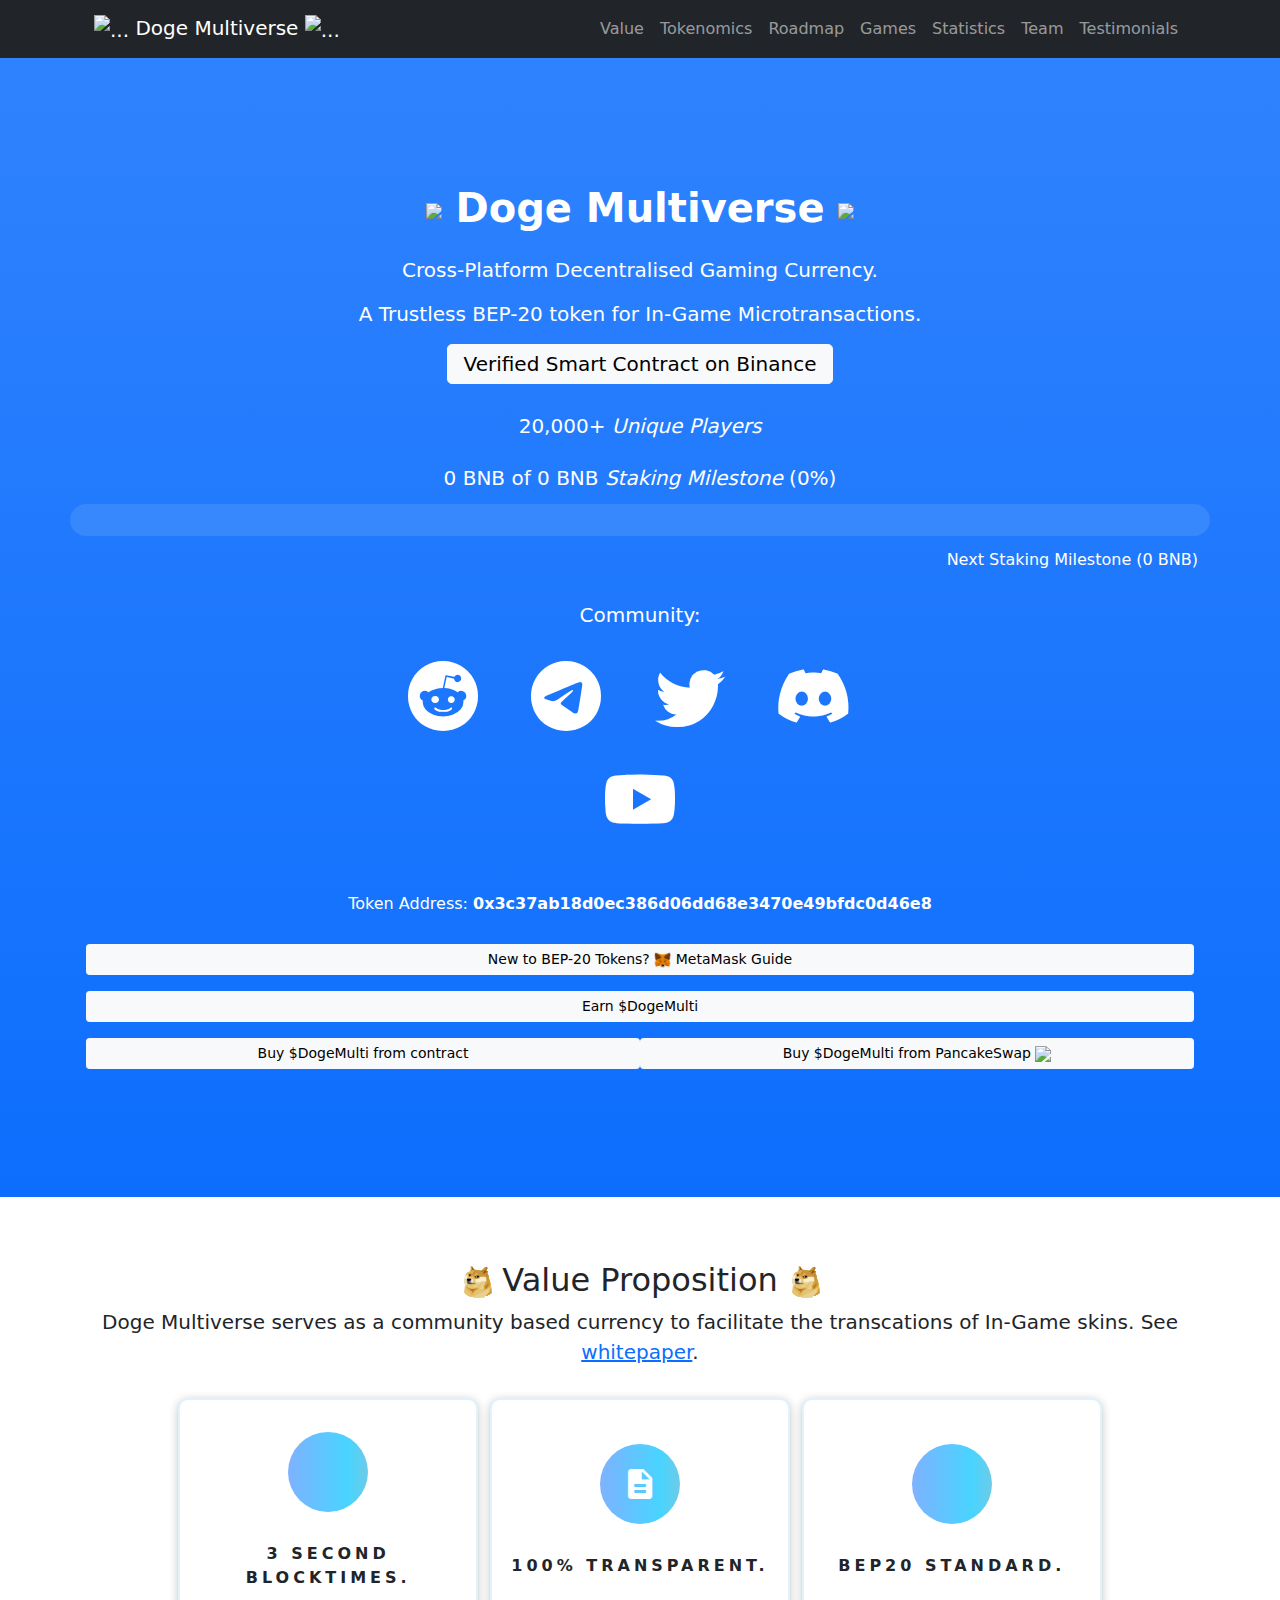
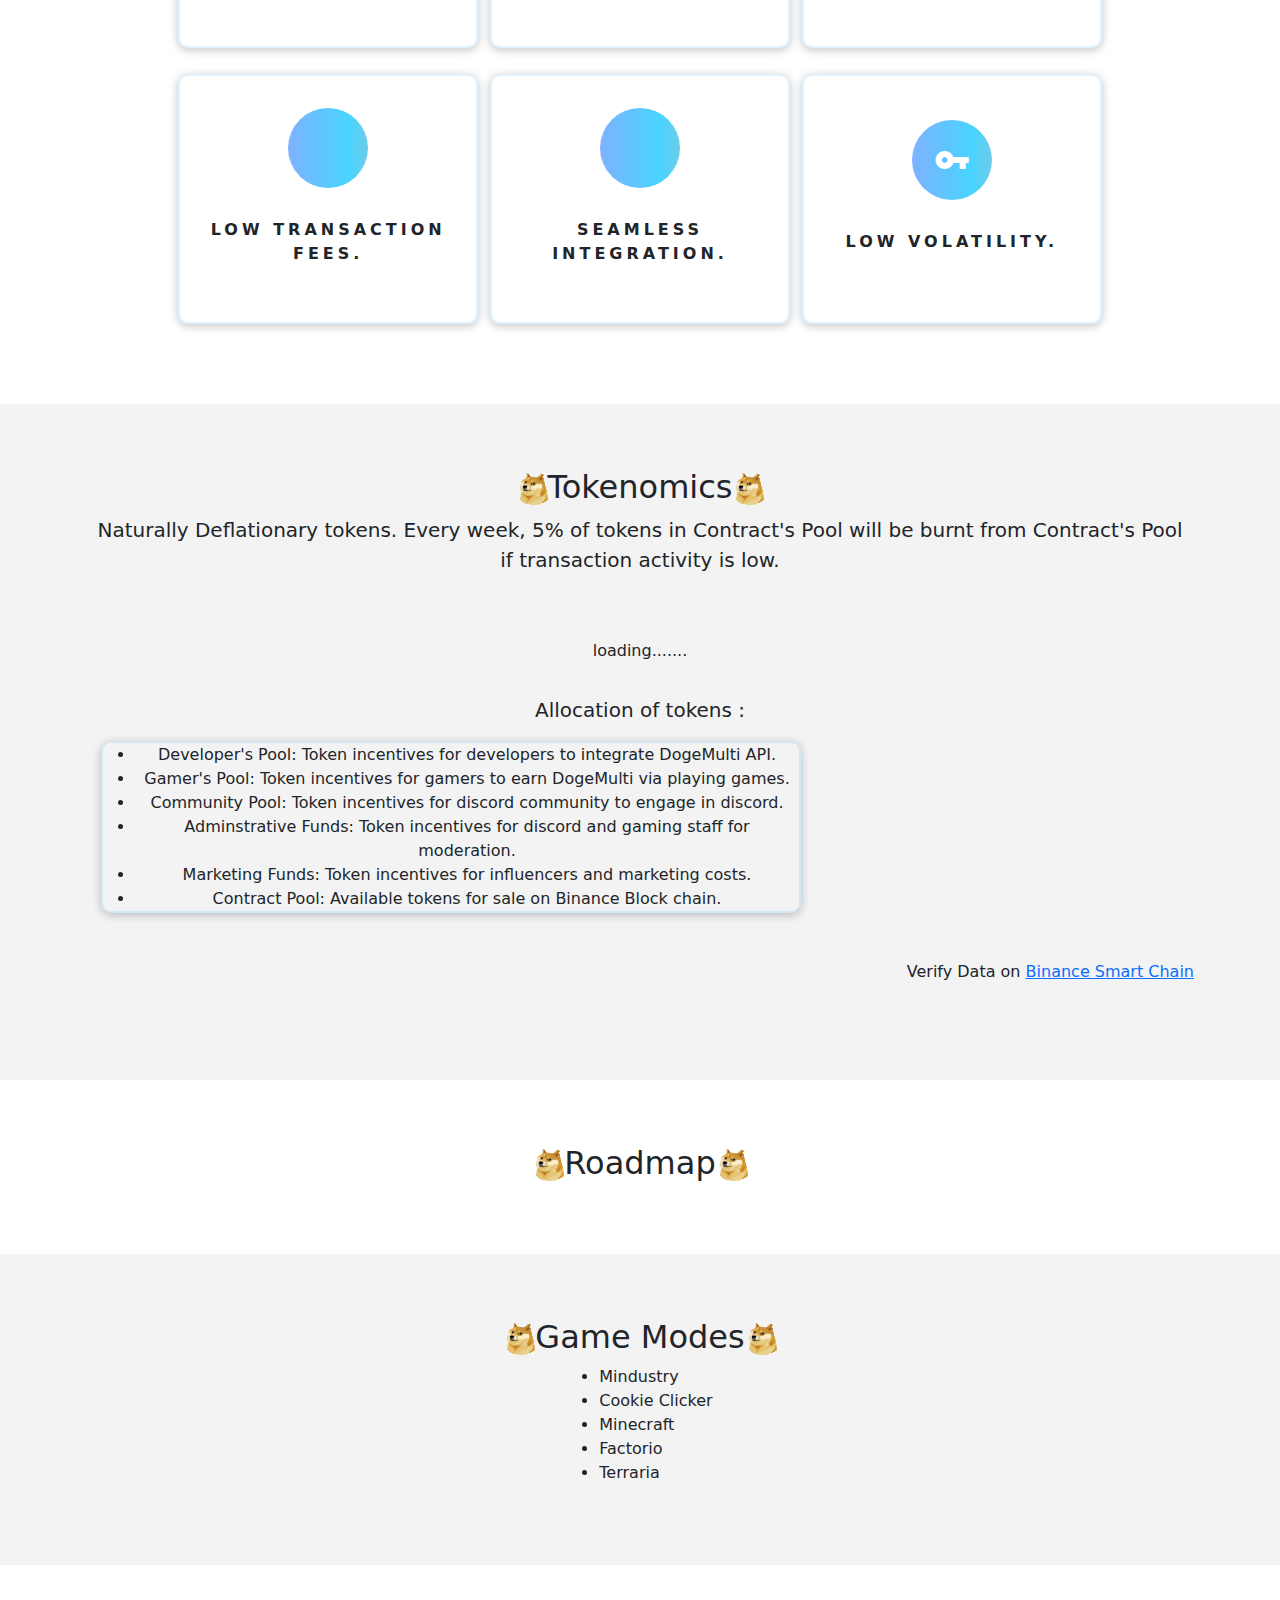
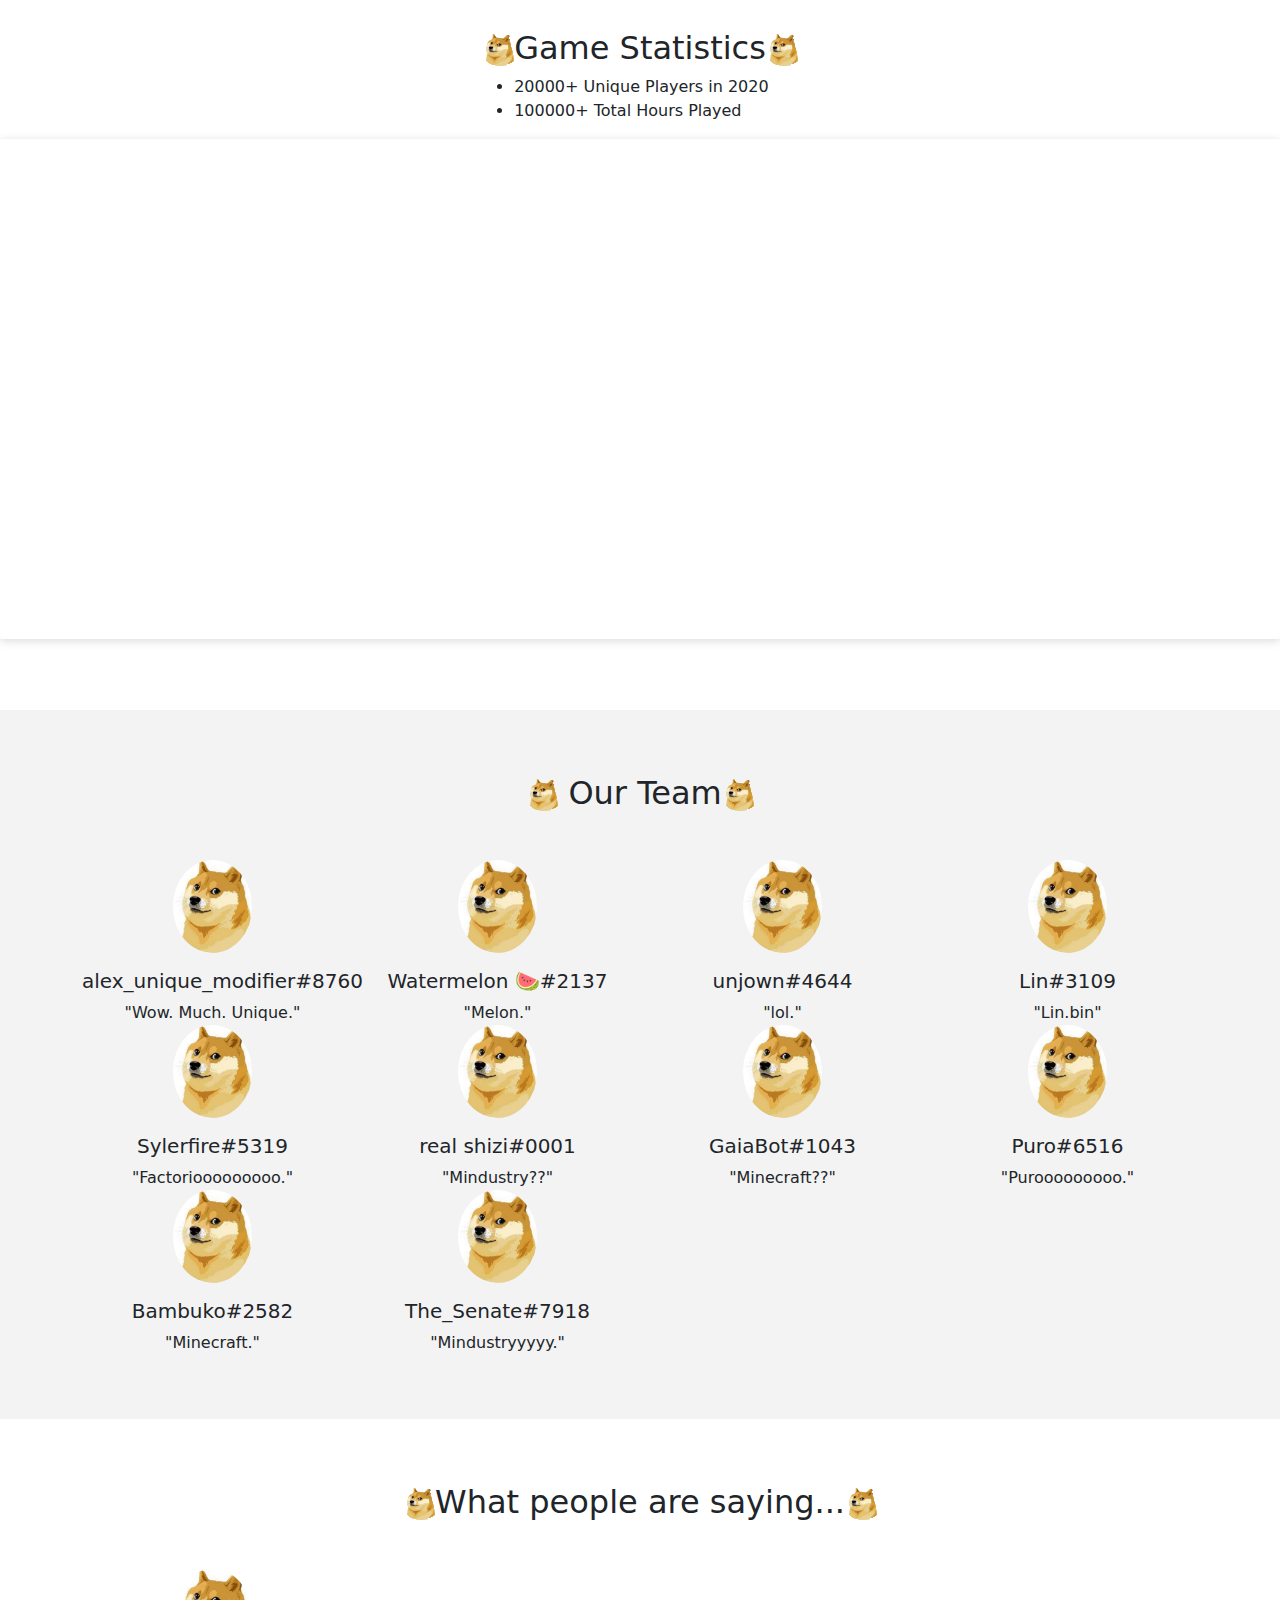
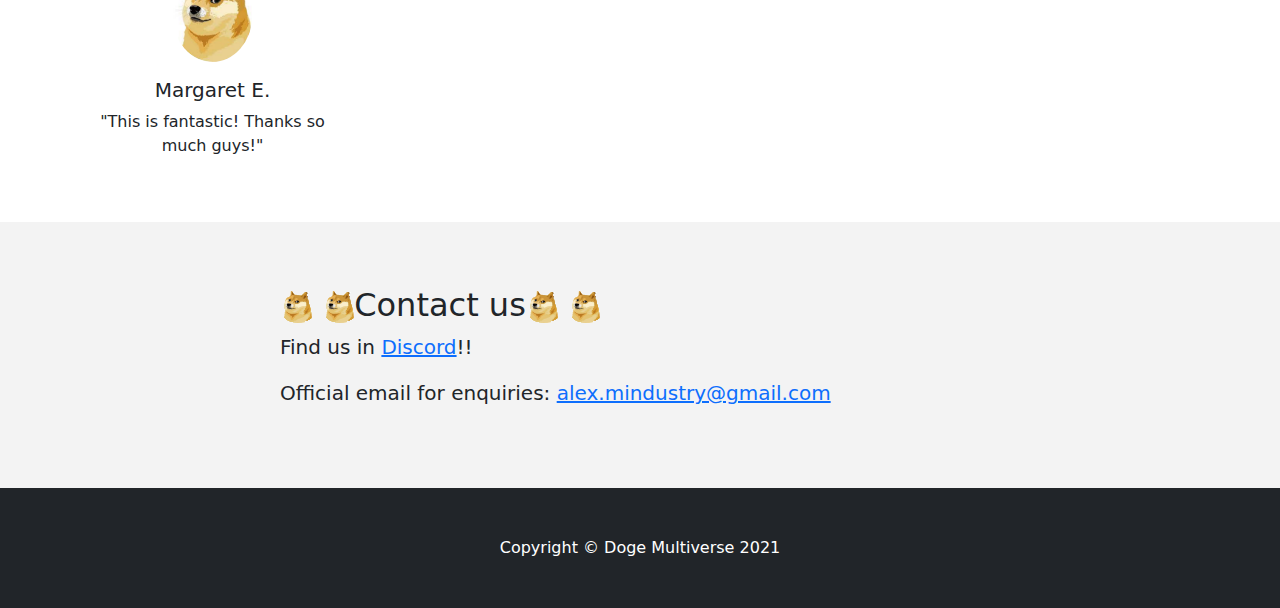
==== commit 38547b01: "ghfgh" ====
--- a/index.html
+++ b/index.html
@@ -89,7 +89,7 @@
           .then((dictt) => {
             const contractbnb = pIDr15(dictt.contract_weii);
             const currentMilestone = pIDr15(dictt.current_milestone);
-            console.log(contractbnb);
+            //console.log(contractbnb);
             var r = document.querySelector(":root");
             r.style.setProperty(
               "--contractprog",
@@ -276,7 +276,7 @@
     </nav>
     <!-- Header-->
     <header class="bg-primary bg-gradient text-white">
-      <div class="container px-4 text-center">
+      <div class="container px-4 text-center py-3">
         <h1 class="fw-bolder lh-lg">
           <img src="assets/img/doge_icon_32x32small.jpg" class="ax-icon" /> Doge
           Multiverse
@@ -296,7 +296,7 @@
         >
       </div>
       <div class="container py-3">
-        <p class="lh-1 h3 mb-0 text-center">20,000+ <em>Unique Players</em></p>
+        <p class="lh-1 h5 mb-0 text-center">20,000+ <em>Unique Players</em></p>
       </div>
       <div class="container py-3">
         <p class="lh-1 h5 mb-0 text-center" id="stakedms">
@@ -515,7 +515,7 @@
           <p class="lead"><strong>Allocation of tokens </strong>:</p>
         </div>
         <div>
-          <ul class="ex2">
+          <ul class="card2infoallocation">
             <li>
               Developer's Pool: Token incentives for developers to integrate
               DogeMulti API.
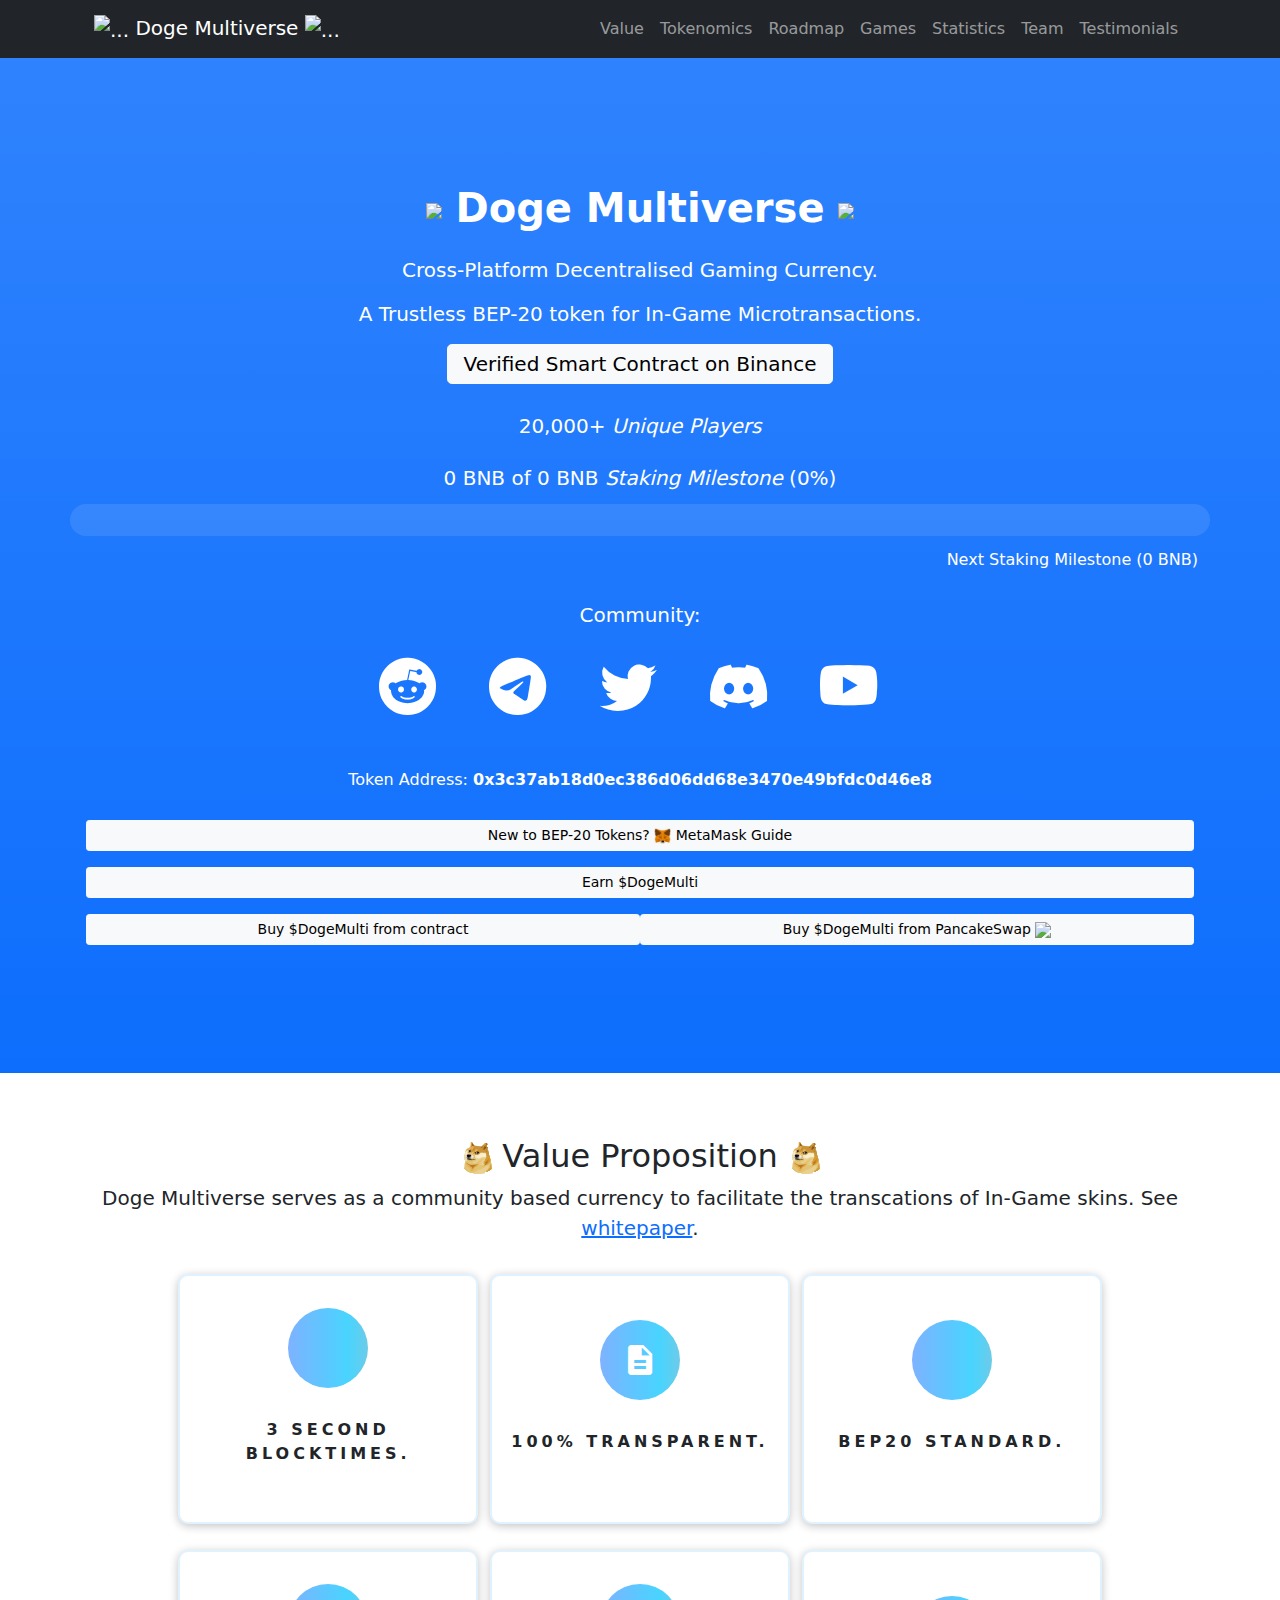
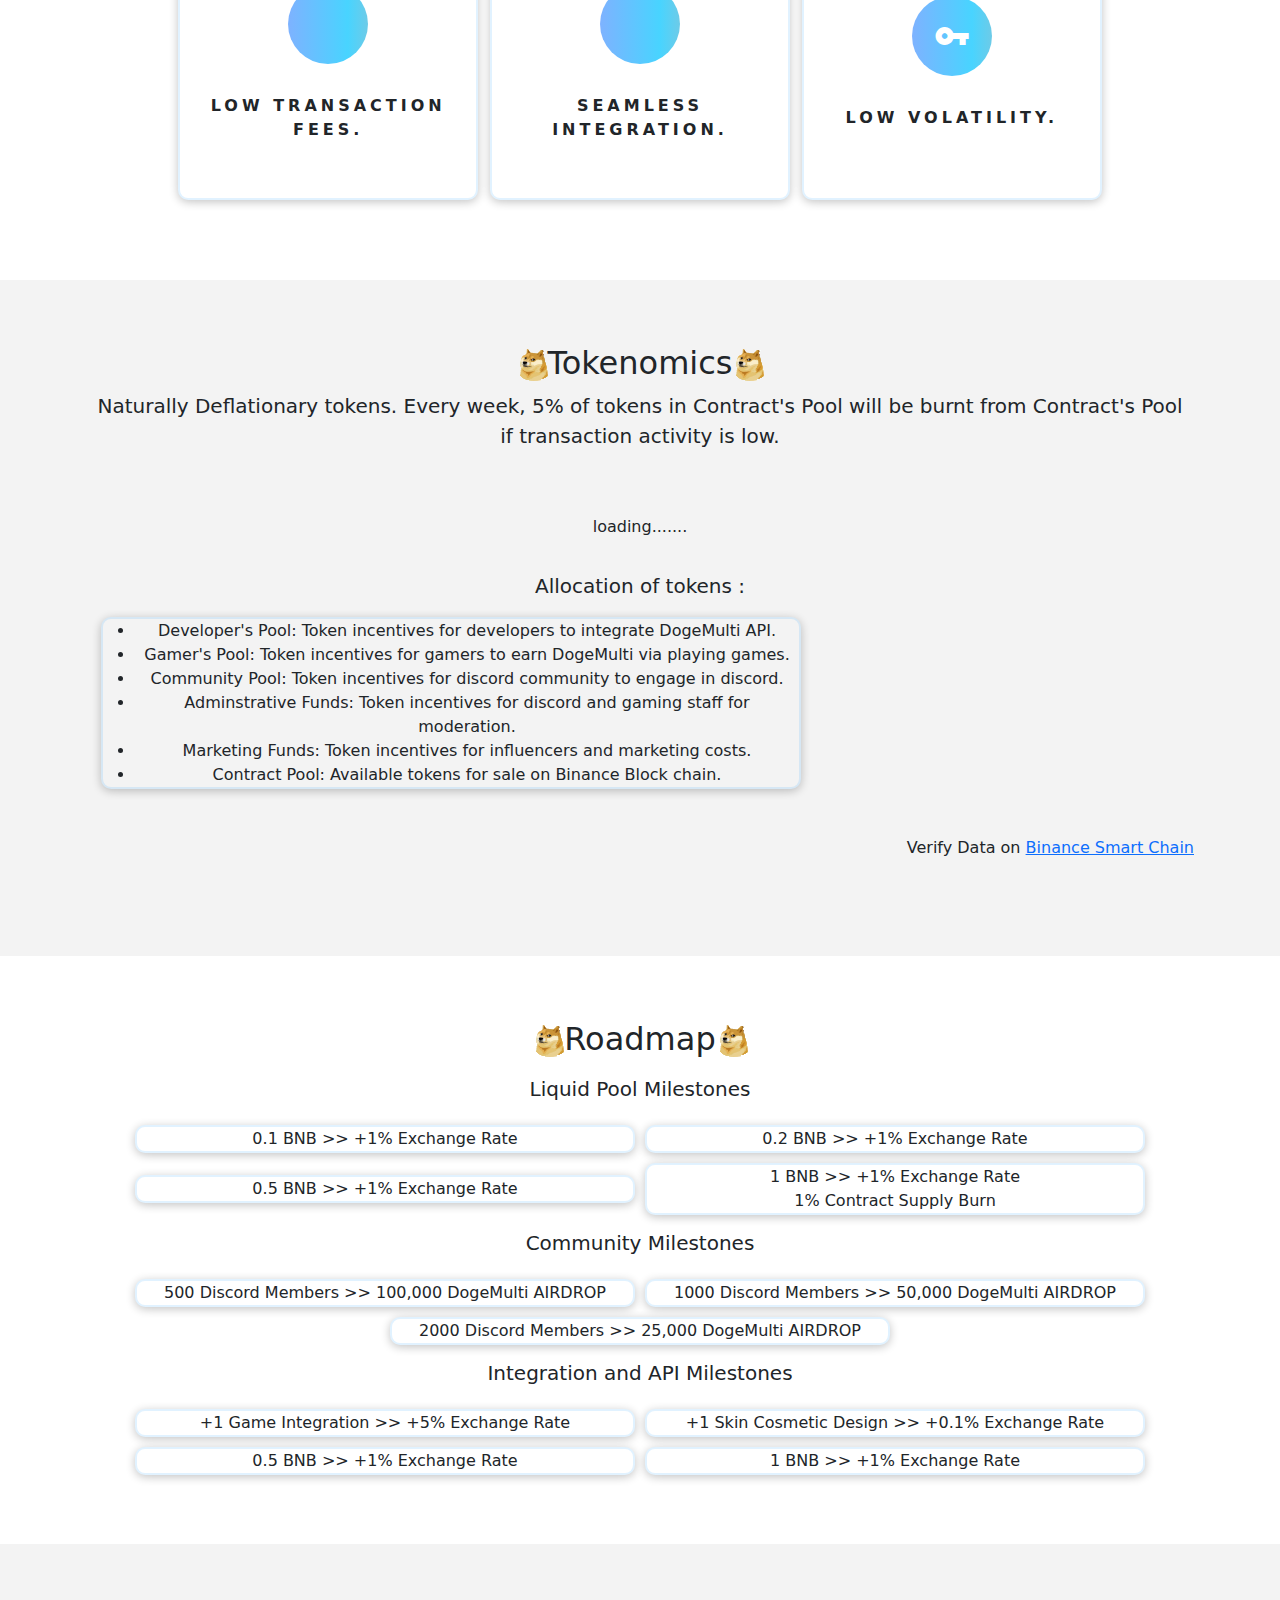
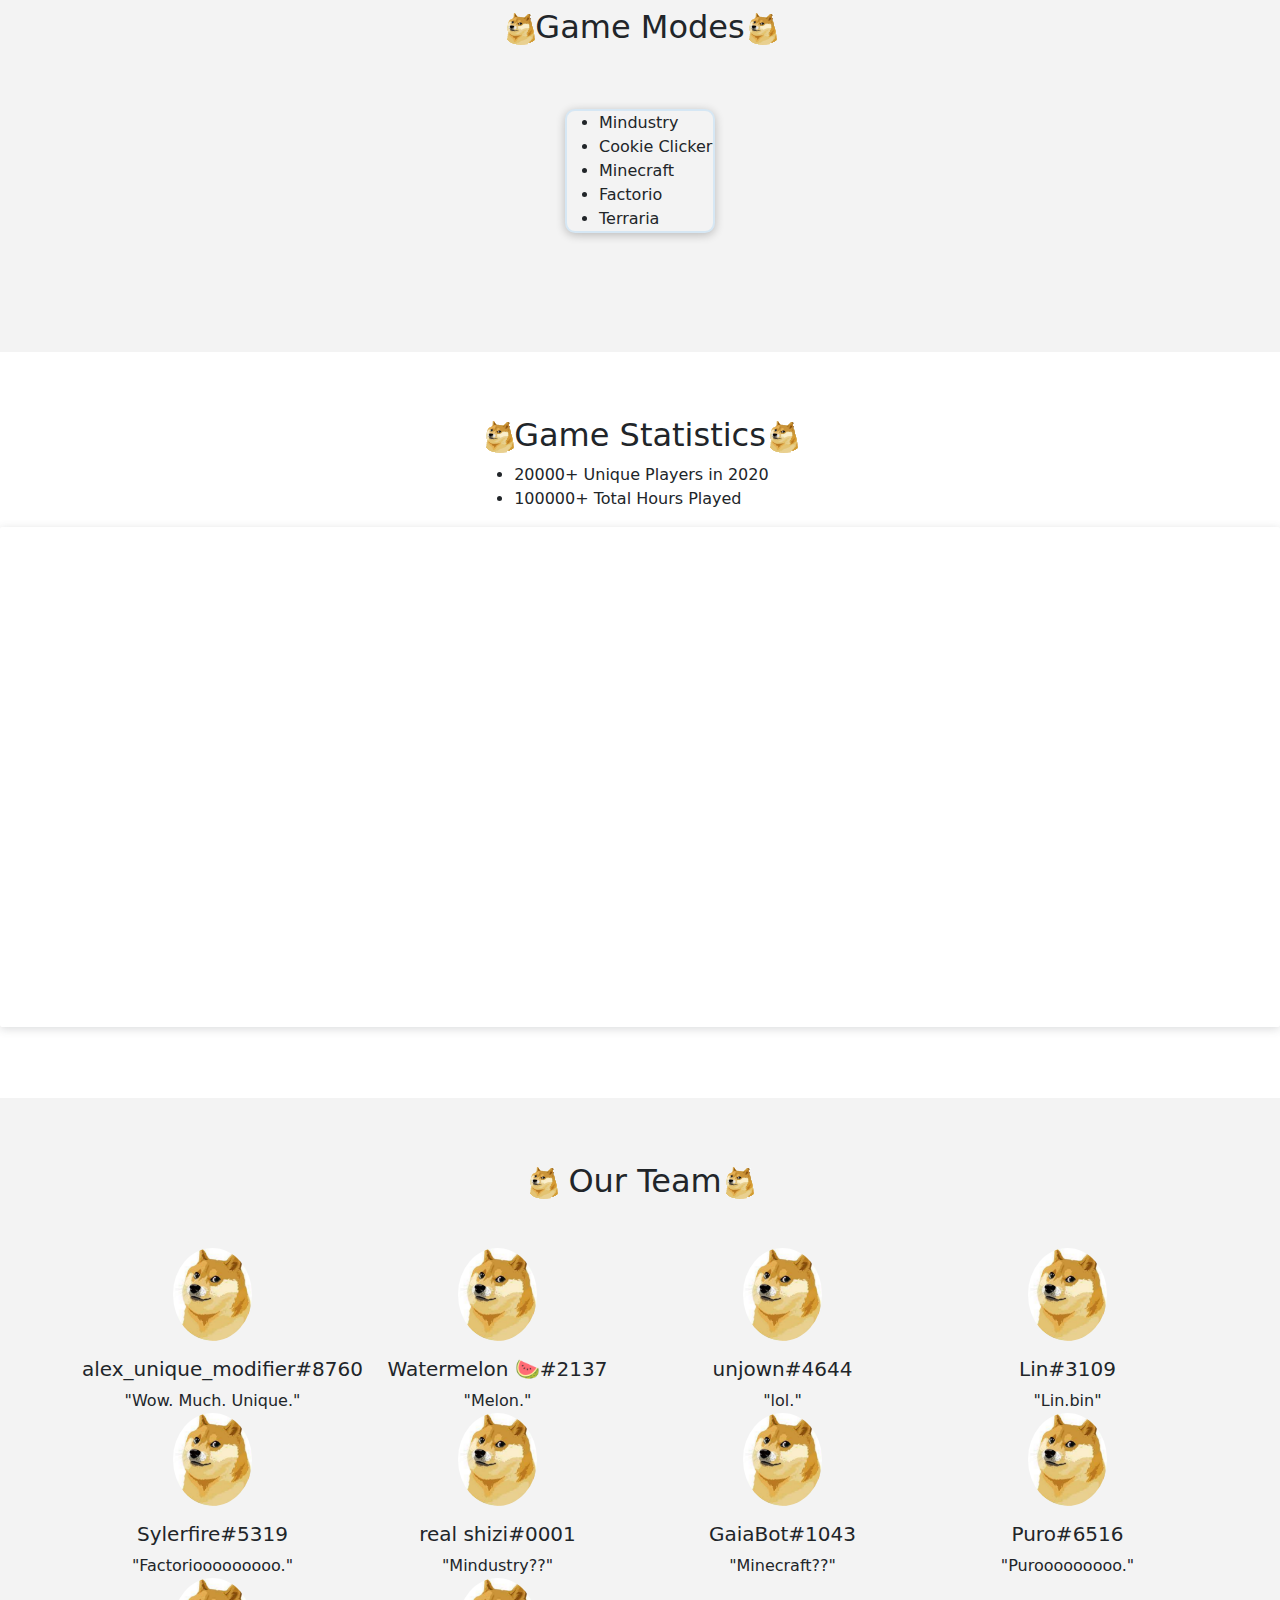
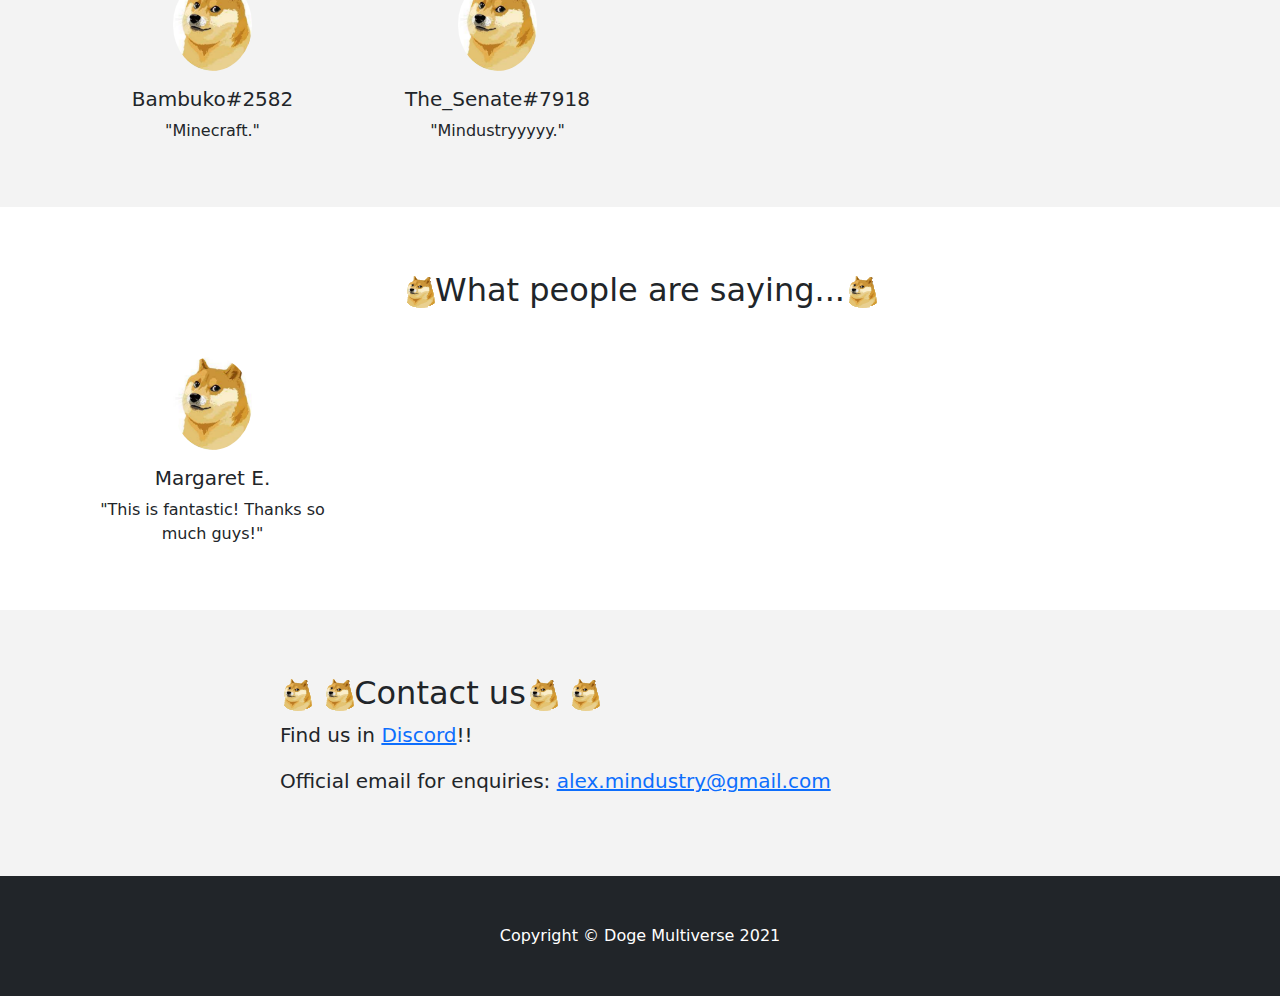
==== commit e3383530: "milestones added" ====
--- a/index.html
+++ b/index.html
@@ -567,19 +567,66 @@
               />
             </h2>
           </div>
-          <div>
-            <!-- <div class="features-icons-item mx-auto mb-5 mb-lg-0 mb-lg-3">
-              <div class="features-icons-icon d-flex">
-                <i class="bi-window m-auto text-primary"></i>
+          <div></div>
+        </div>
+      </div>
+      <div class="container align-content-center pt-2">
+          <p class="lead"><strong>Liquid Pool Milestones</strong></p>
+        </div>
+        <div class="container pt-0 align-content-center">
+          <div class="row pt-0 align-content-center">
+            <div class="card2infolpmilestones col-lg-6">
+              0.1 BNB >> +1% Exchange Rate
+            </div>
+            <div class="card2infolpmilestones col-lg-6">
+              0.2 BNB >> +1% Exchange Rate
+            </div>
+            <div class="card2infolpmilestones col-lg-6">
+              0.5 BNB >> +1% Exchange Rate
+            </div>
+            <div class="card2infolpmilestones col-lg-6">
+              1 BNB >> +1% Exchange Rate <br>1% Contract Supply Burn
+            </div>
+          </div> 
+        </div>
+        <div class="container align-content-center pt-2">
+            <p class="lead"><strong>Community Milestones</strong></p>
+          </div>
+          <div class="container pt-0 align-content-center">
+            <div class="row pt-0 align-content-center">
+              <!-- <span class="stamp is-approved">
+                COMPLETED
+              </span> -->
+              <div class="card2infolpmilestones col-lg-6">
+                500 Discord Members >> 100,000 DogeMulti AIRDROP
               </div>
-              <h3>Coming Soon</h3>
-              <p class="lead mb-0">
-                much empty.
-              </p>
-            </div> -->
-          </div>
-        </div>
-      </div>
+              <div class="card2infolpmilestones col-lg-6">
+                1000 Discord Members >> 50,000 DogeMulti AIRDROP
+              </div>
+              <div class="card2infolpmilestones col-lg-6">
+                2000 Discord Members >> 25,000 DogeMulti AIRDROP
+              </div>
+            </div> 
+          </div>
+          <div class="container align-content-center pt-2">
+              <p class="lead"><strong>Integration and API Milestones</strong></p>
+            </div>
+            <div class="container pt-0 align-content-center">
+              <div class="row pt-0 align-content-center">
+                <div class="card2infolpmilestones col-lg-6">
+                  +1 Game Integration >> +5% Exchange Rate
+                </div>
+                <div class="card2infolpmilestones col-lg-6">
+                  +1 Skin Cosmetic Design >> +0.1% Exchange Rate
+                </div>
+                <div class="card2infolpmilestones col-lg-6">
+                  0.5 BNB >> +1% Exchange Rate
+                </div>
+                <div class="card2infolpmilestones col-lg-6">
+                  1 BNB >> +1% Exchange Rate
+                </div>
+              </div> 
+            </div>
     </section>
     <!-- gme mode section-->
     <section id="games" class="bg-fade">
@@ -596,8 +643,10 @@
               />
             </h2>
           </div>
-          <div class="align-content-center">
-            <ul>
+        </div>
+      </div>
+        <div class="container align-content-center">
+            <ul class="card2infogamemodes">
               <li>Mindustry</li>
               <li>Cookie Clicker</li>
               <li>Minecraft</li>
@@ -606,6 +655,7 @@
             </ul>
           </div>
         </div>
+      </div>
       </div>
     </section>
     <!-- gamestats section-->
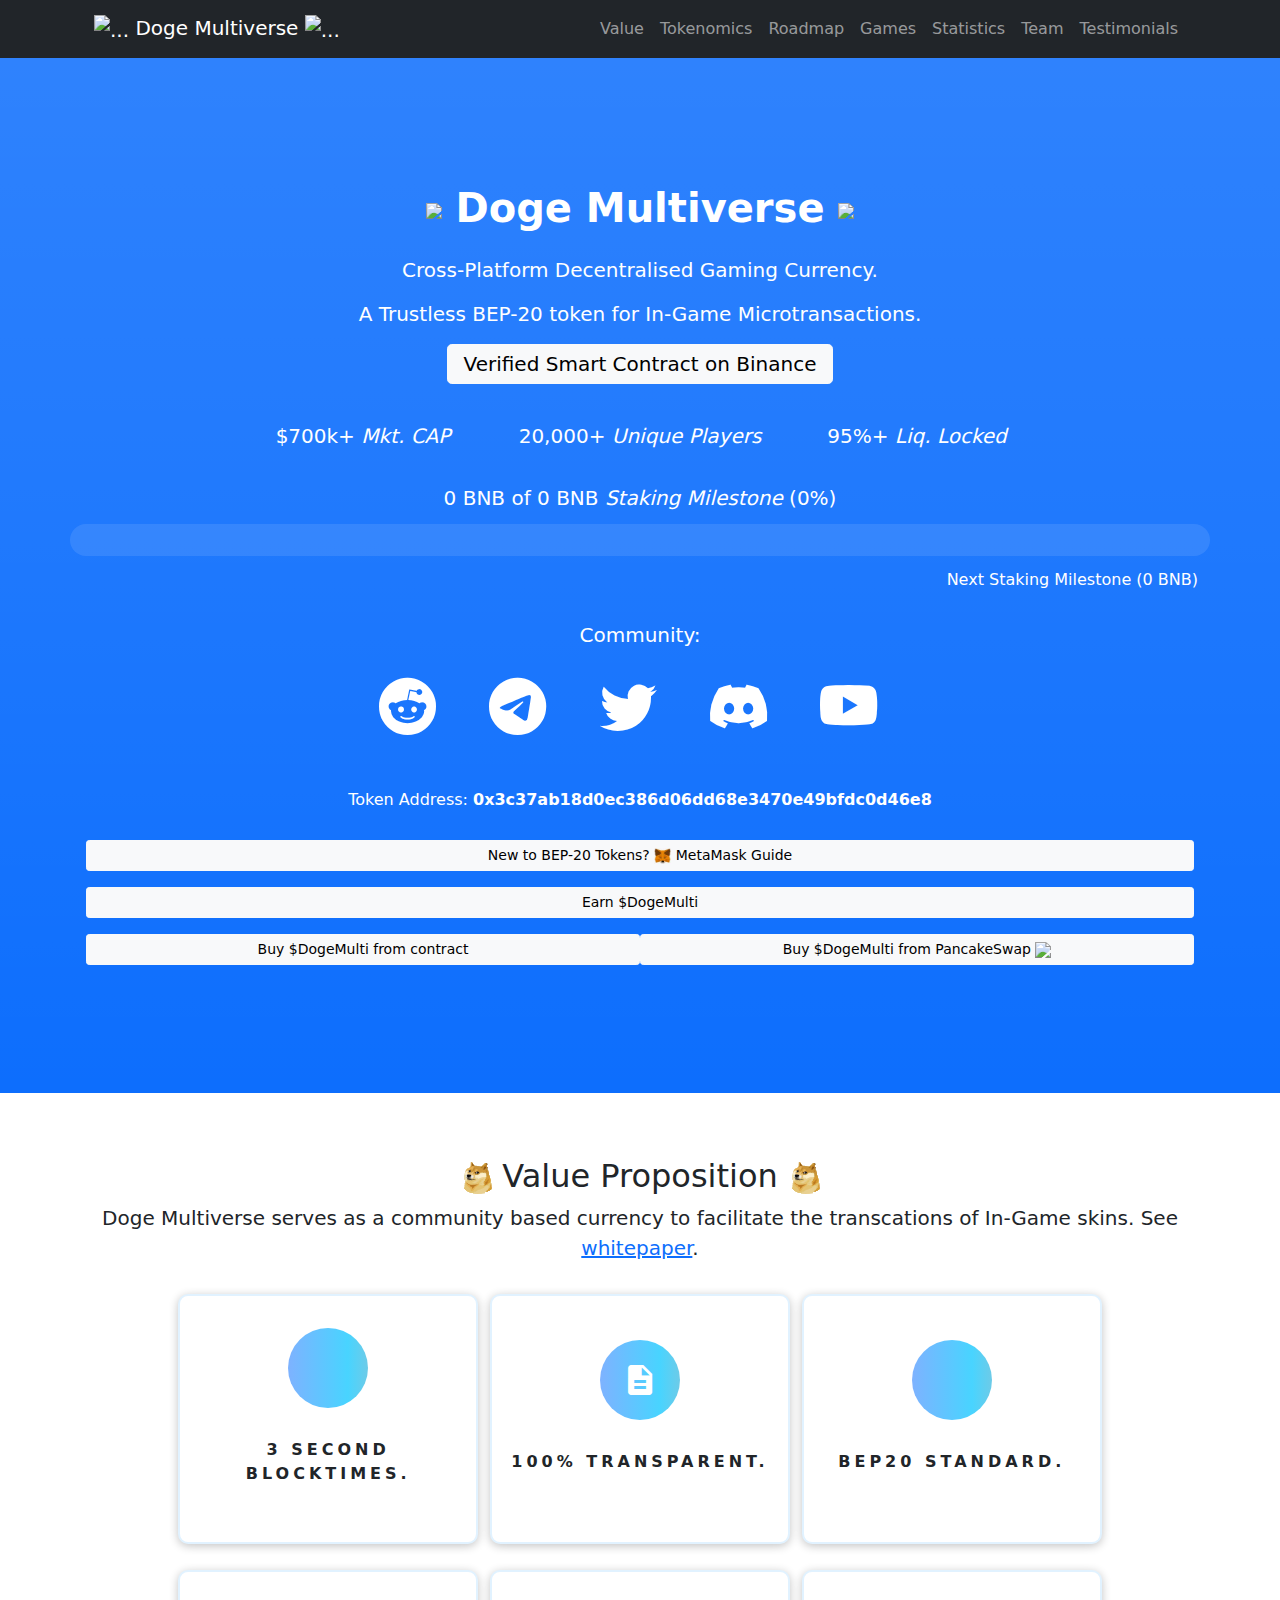
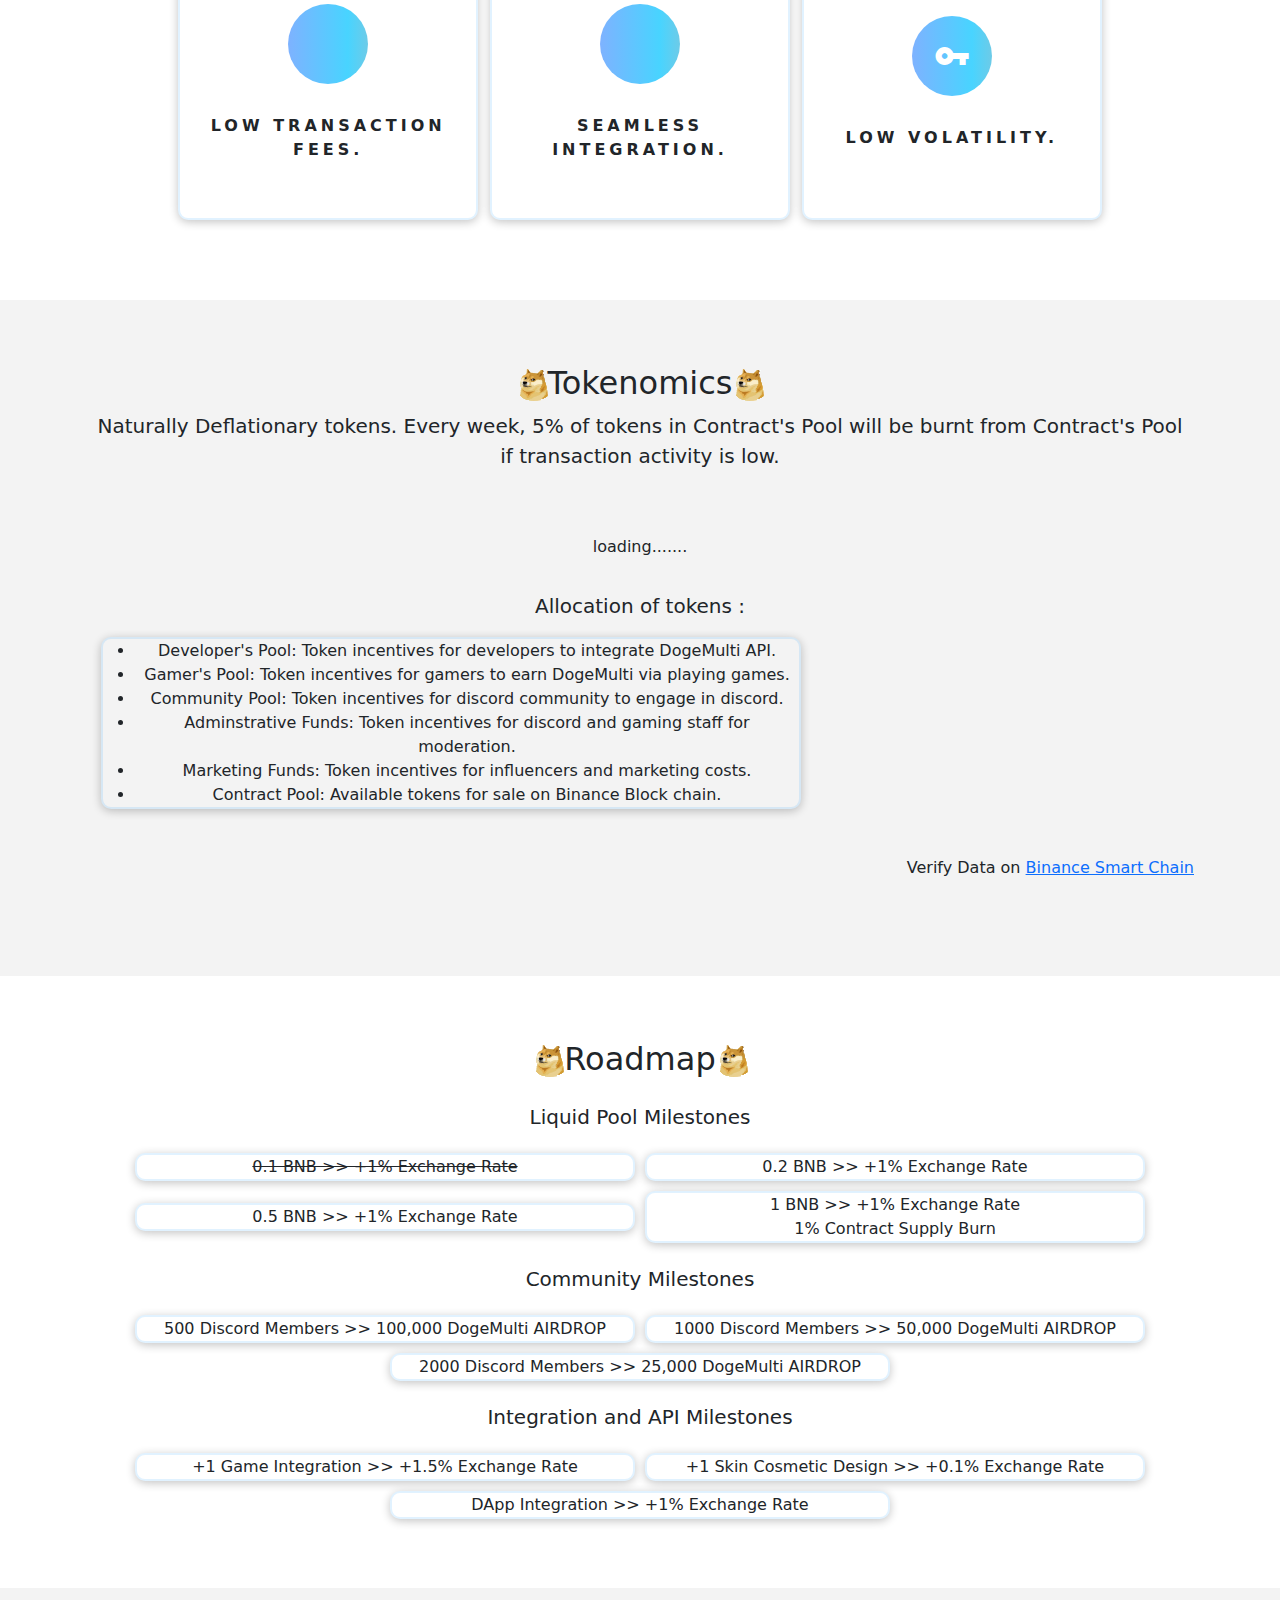
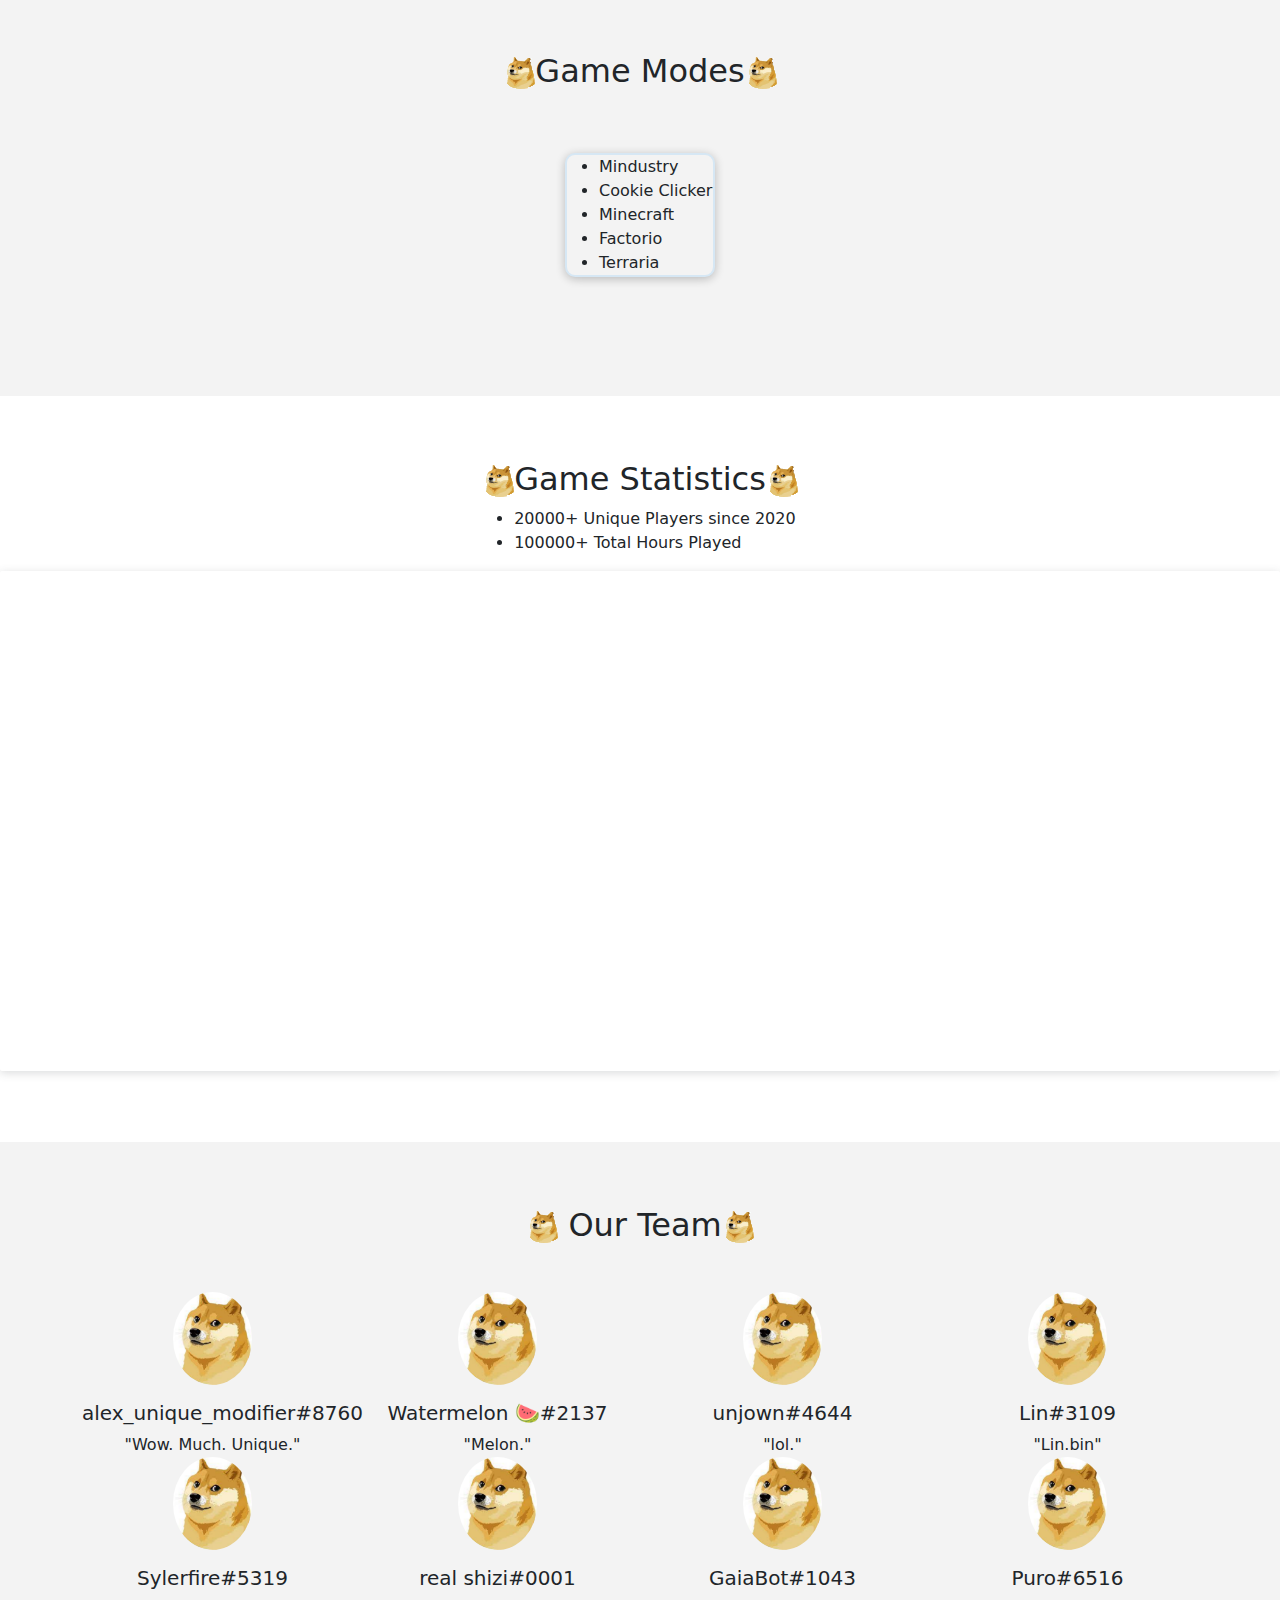
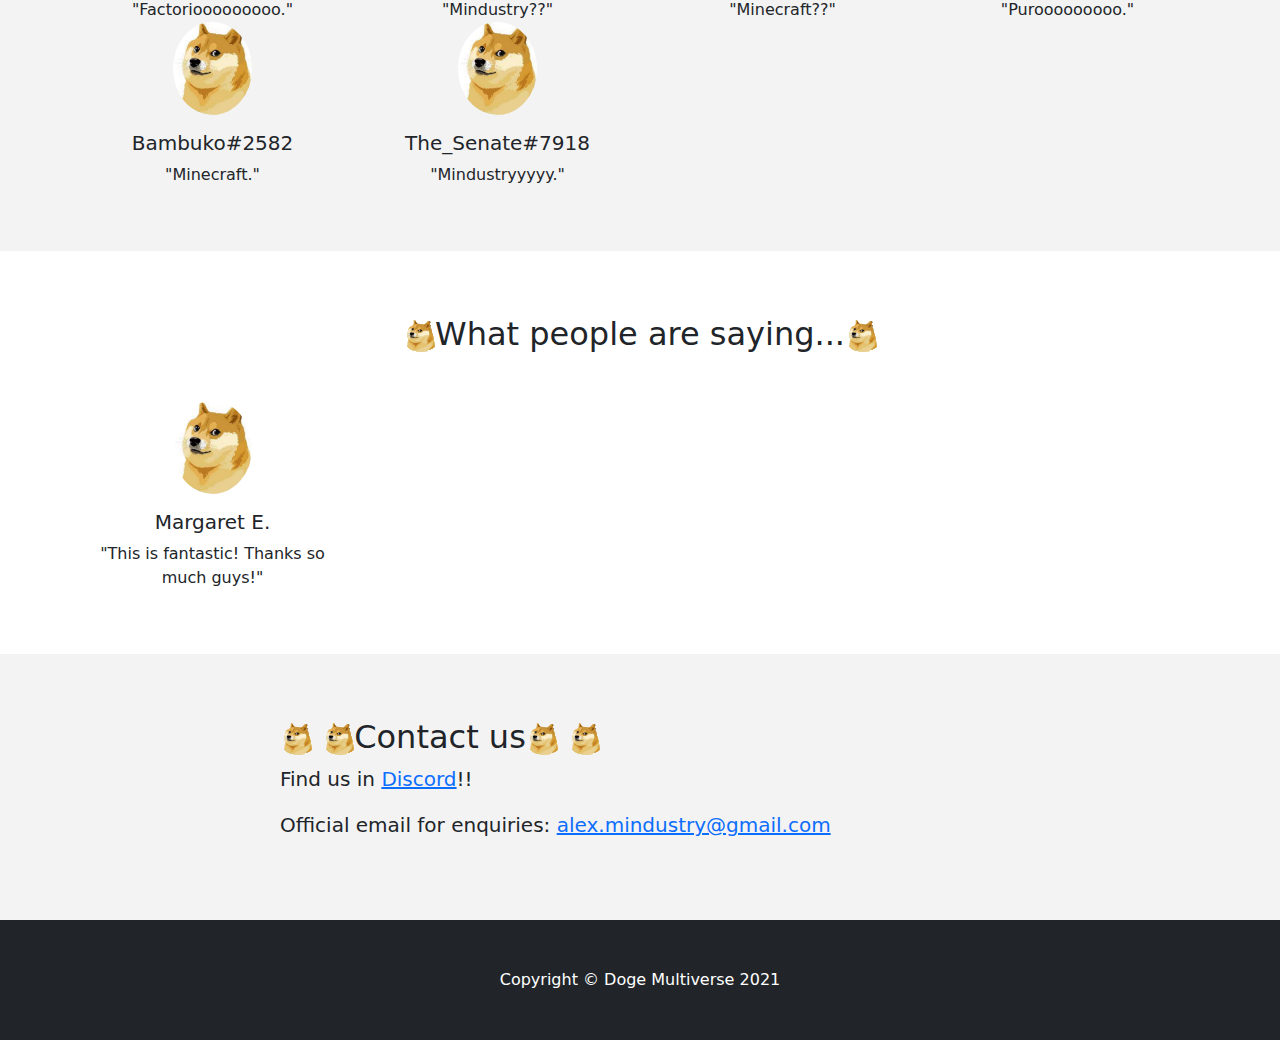
==== commit 147db19b: "update stats" ====
--- a/index.html
+++ b/index.html
@@ -93,9 +93,11 @@
             var r = document.querySelector(":root");
             r.style.setProperty(
               "--contractprog",
-              (Math.max(Math.min((contractbnb / currentMilestone) * 100), 5),
+              (Math.min(
+                Math.max(
+                  ((contractbnb / currentMilestone) * 100), 5),
               100).toString() + "%"
-            );
+            ));
             const pbt = document.getElementById("stakedms");
             pbt.innerHTML =
               contractbnb.toString() +
@@ -296,7 +298,13 @@
         >
       </div>
       <div class="container py-3">
-        <p class="lh-1 h5 mb-0 text-center">20,000+ <em>Unique Players</em></p>
+          <div class="row gx-4 px-3 justify-content-center">
+              
+              <p class="lh-lg h5 mb-0 col-lg-3 text-center">$700k+ <em>Mkt. CAP</em></p>
+              <p class="lh-lg h5 mb-0 col-lg-3 text-center">20,000+ <em>Unique Players</em></p>
+              <p class="lh-lg h5 mb-0 col-lg-3 text-center">95%+ <em>Liq. Locked</em></p>
+    
+            </div>
       </div>
       <div class="container py-3">
         <p class="lh-1 h5 mb-0 text-center" id="stakedms">
@@ -570,12 +578,12 @@
           <div></div>
         </div>
       </div>
-      <div class="container align-content-center pt-2">
+      <div class="container align-content-center pt-3">
           <p class="lead"><strong>Liquid Pool Milestones</strong></p>
         </div>
         <div class="container pt-0 align-content-center">
           <div class="row pt-0 align-content-center">
-            <div class="card2infolpmilestones col-lg-6">
+            <div class="card2infolpmilestones col-lg-6 text-decoration-line-through ">
               0.1 BNB >> +1% Exchange Rate
             </div>
             <div class="card2infolpmilestones col-lg-6">
@@ -589,7 +597,7 @@
             </div>
           </div> 
         </div>
-        <div class="container align-content-center pt-2">
+        <div class="container align-content-center pt-3">
             <p class="lead"><strong>Community Milestones</strong></p>
           </div>
           <div class="container pt-0 align-content-center">
@@ -608,22 +616,19 @@
               </div>
             </div> 
           </div>
-          <div class="container align-content-center pt-2">
+          <div class="container align-content-center pt-3">
               <p class="lead"><strong>Integration and API Milestones</strong></p>
             </div>
             <div class="container pt-0 align-content-center">
               <div class="row pt-0 align-content-center">
                 <div class="card2infolpmilestones col-lg-6">
-                  +1 Game Integration >> +5% Exchange Rate
+                  +1 Game Integration >> +1.5% Exchange Rate
                 </div>
                 <div class="card2infolpmilestones col-lg-6">
                   +1 Skin Cosmetic Design >> +0.1% Exchange Rate
                 </div>
                 <div class="card2infolpmilestones col-lg-6">
-                  0.5 BNB >> +1% Exchange Rate
-                </div>
-                <div class="card2infolpmilestones col-lg-6">
-                  1 BNB >> +1% Exchange Rate
+                  DApp Integration >> +1% Exchange Rate
                 </div>
               </div> 
             </div>
@@ -673,7 +678,7 @@
               />
             </h2>
             <ul>
-              <li>20000+ Unique Players in 2020</li>
+              <li>20000+ Unique Players since 2020</li>
               <li>100000+ Total Hours Played</li>
             </ul>
           </div>
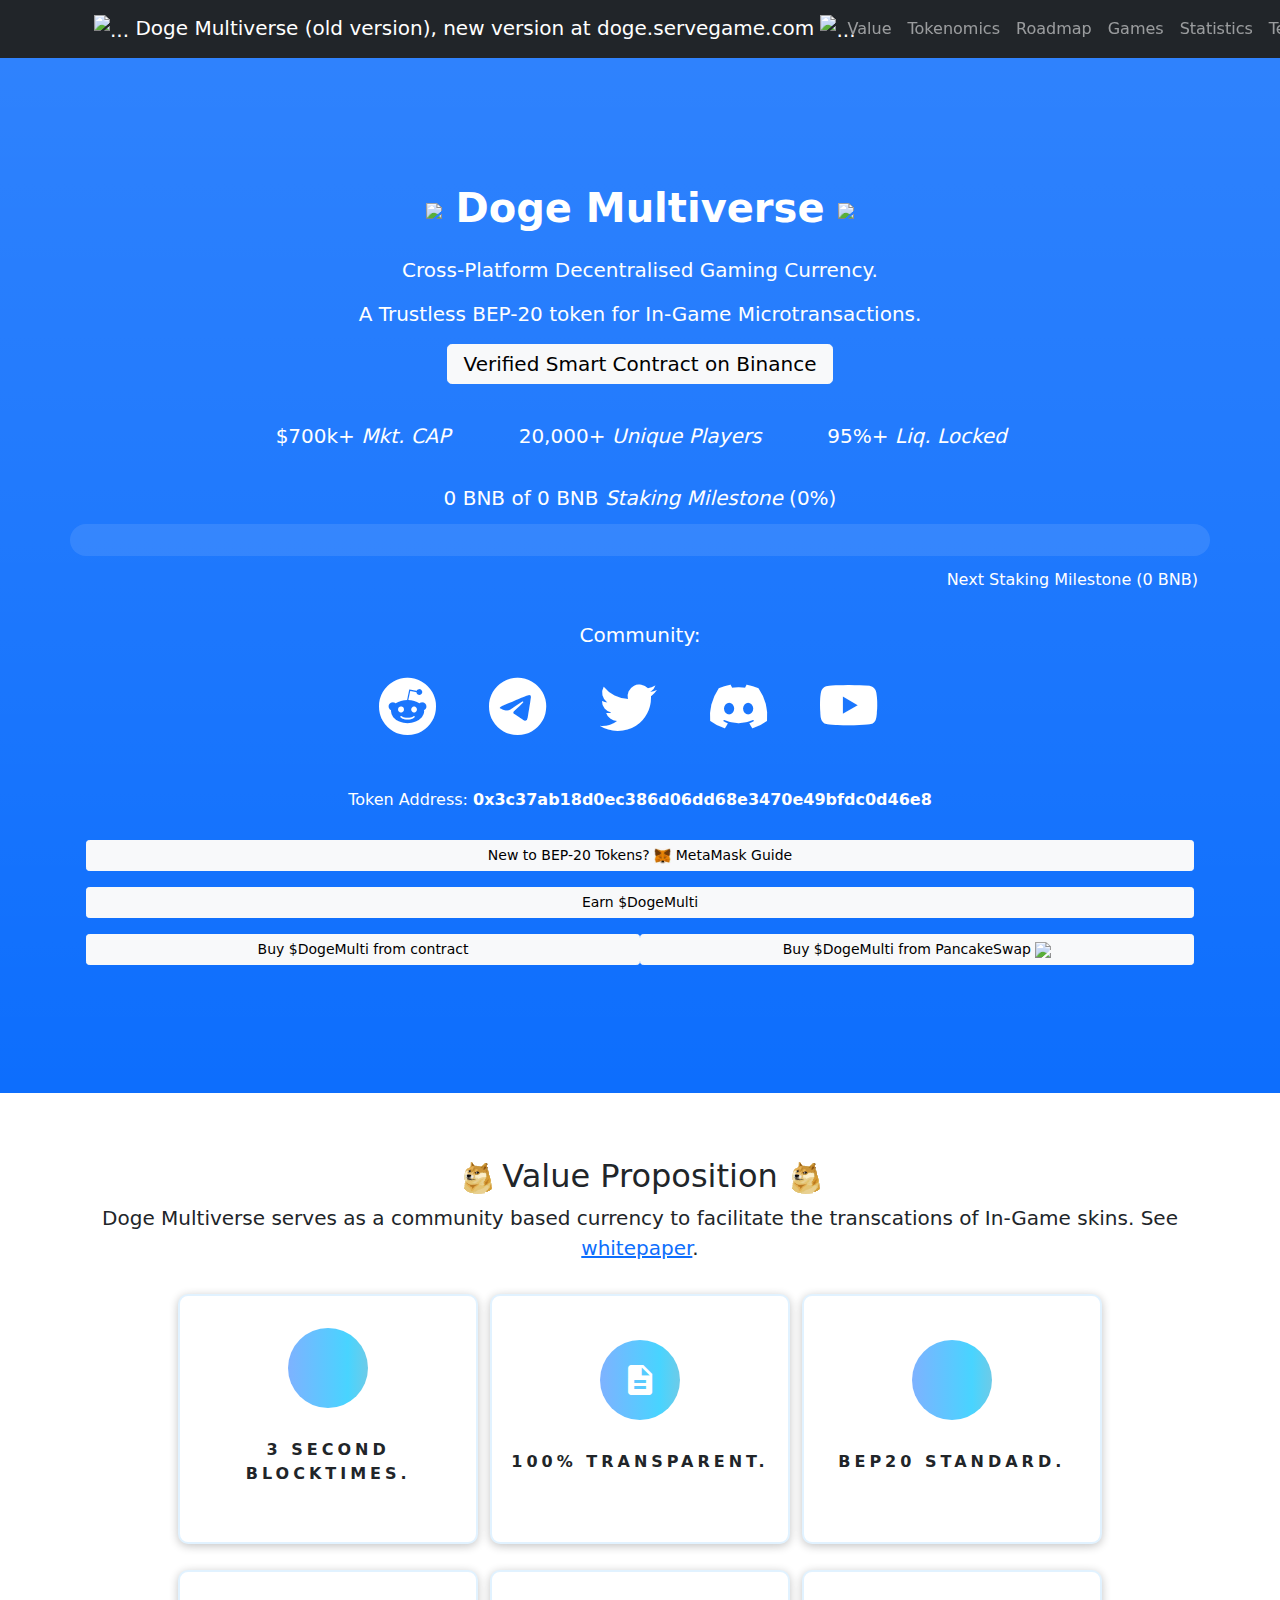
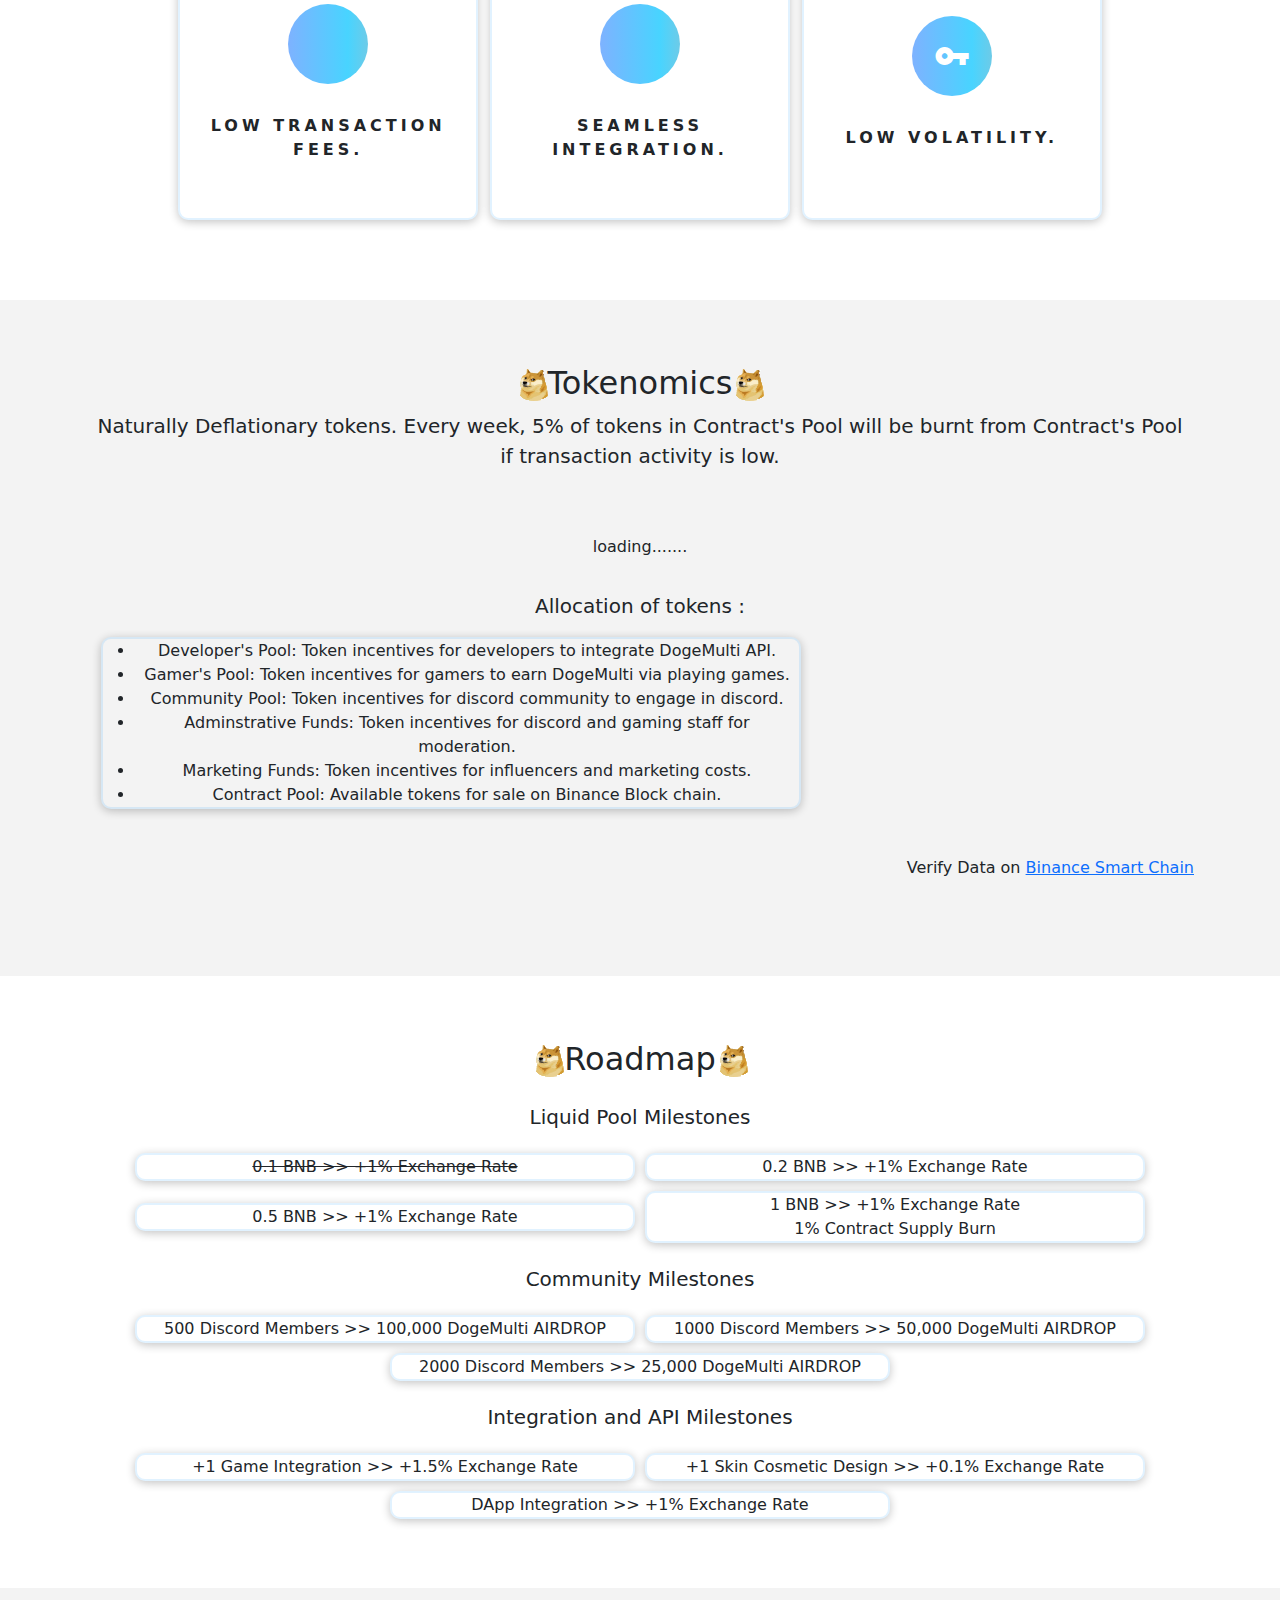
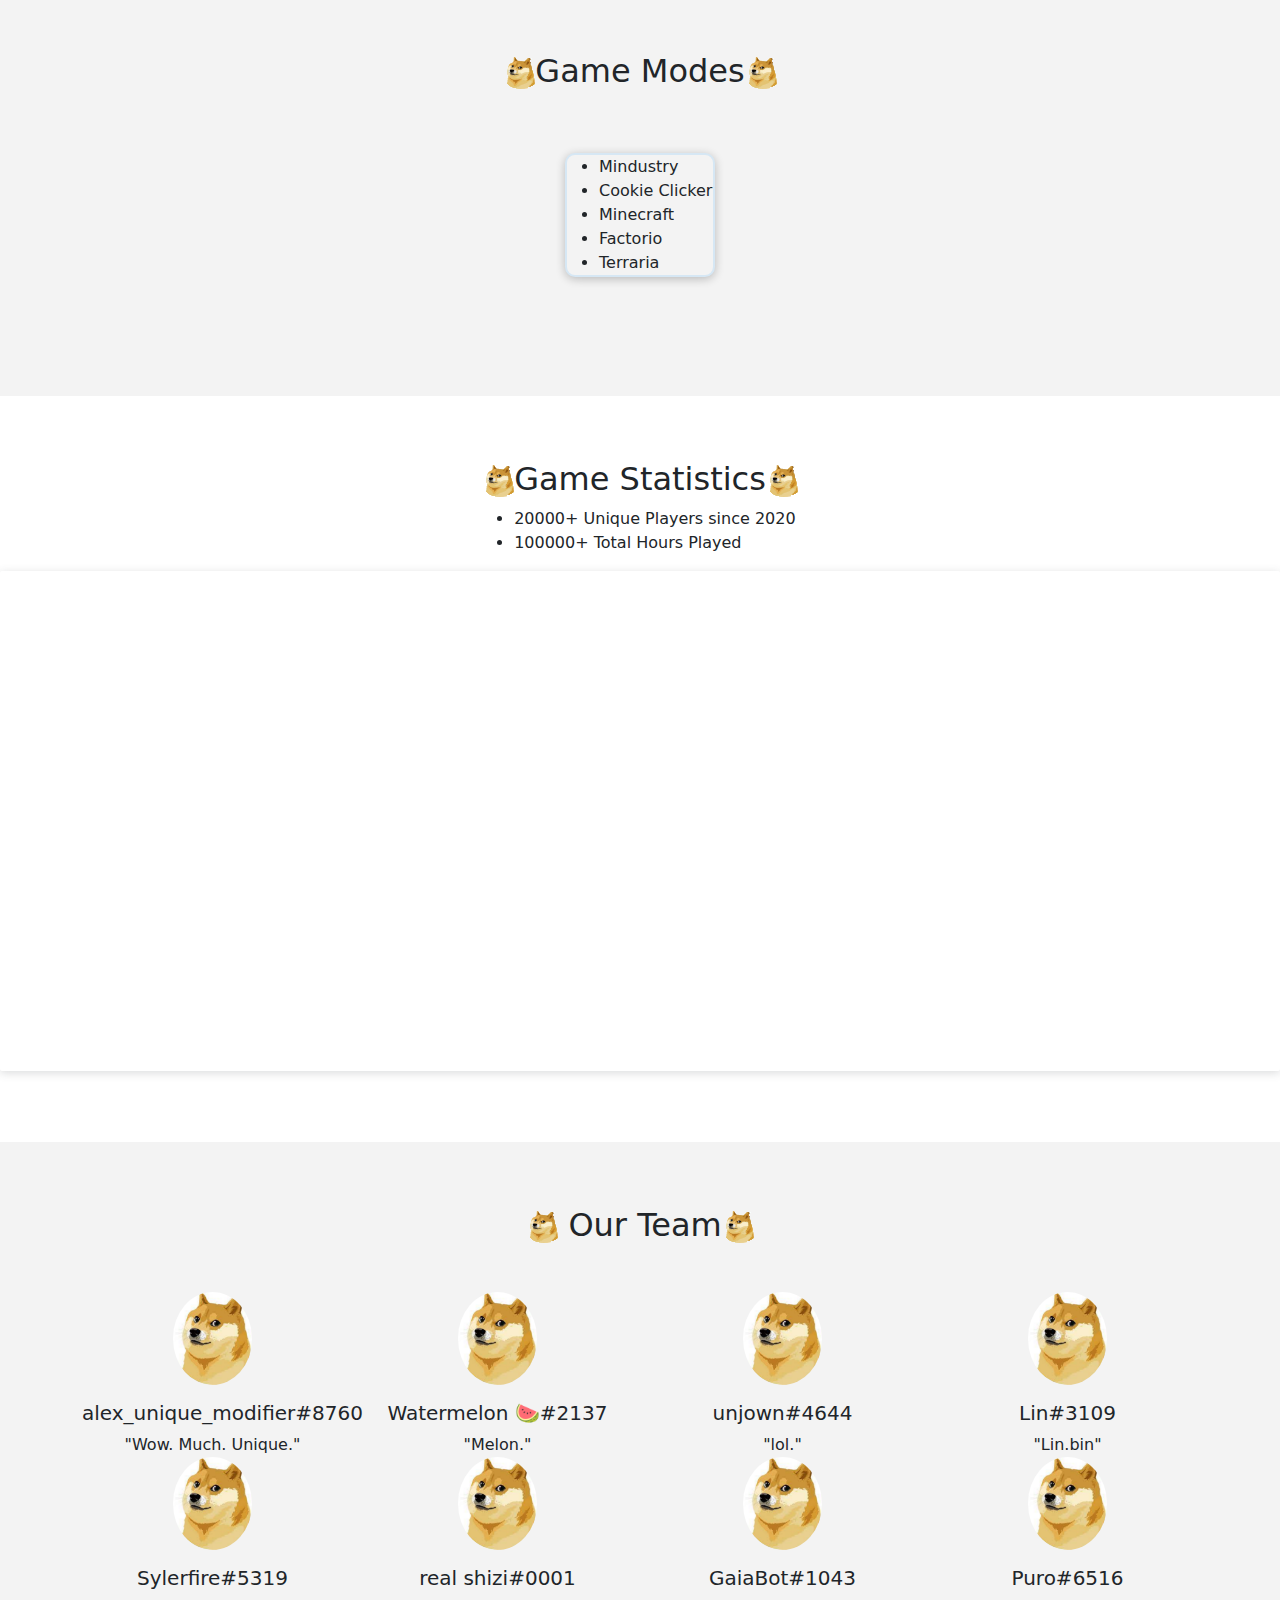
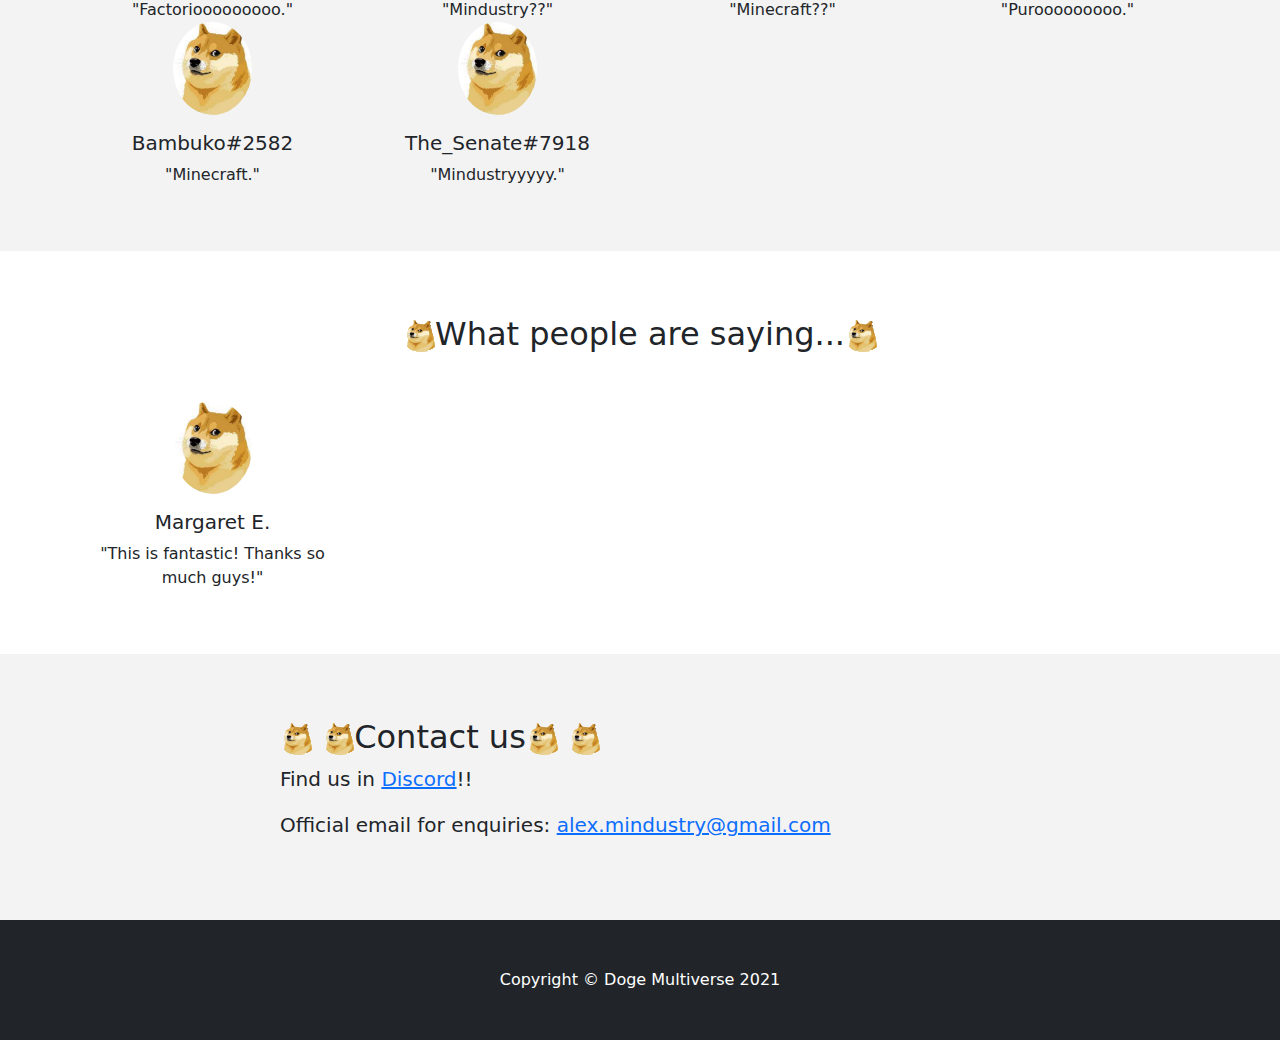
==== commit 5b06a1d7: "Update index.html" ====
--- a/index.html
+++ b/index.html
@@ -227,7 +227,7 @@
             class="ax-icon"
             id="hide-when-mobile"
           />
-          Doge Multiverse
+          Doge Multiverse (old version), new version at doge.servegame.com
           <img
             src="assets/img/doge_icon_32x32small.jpg"
             alt="..."
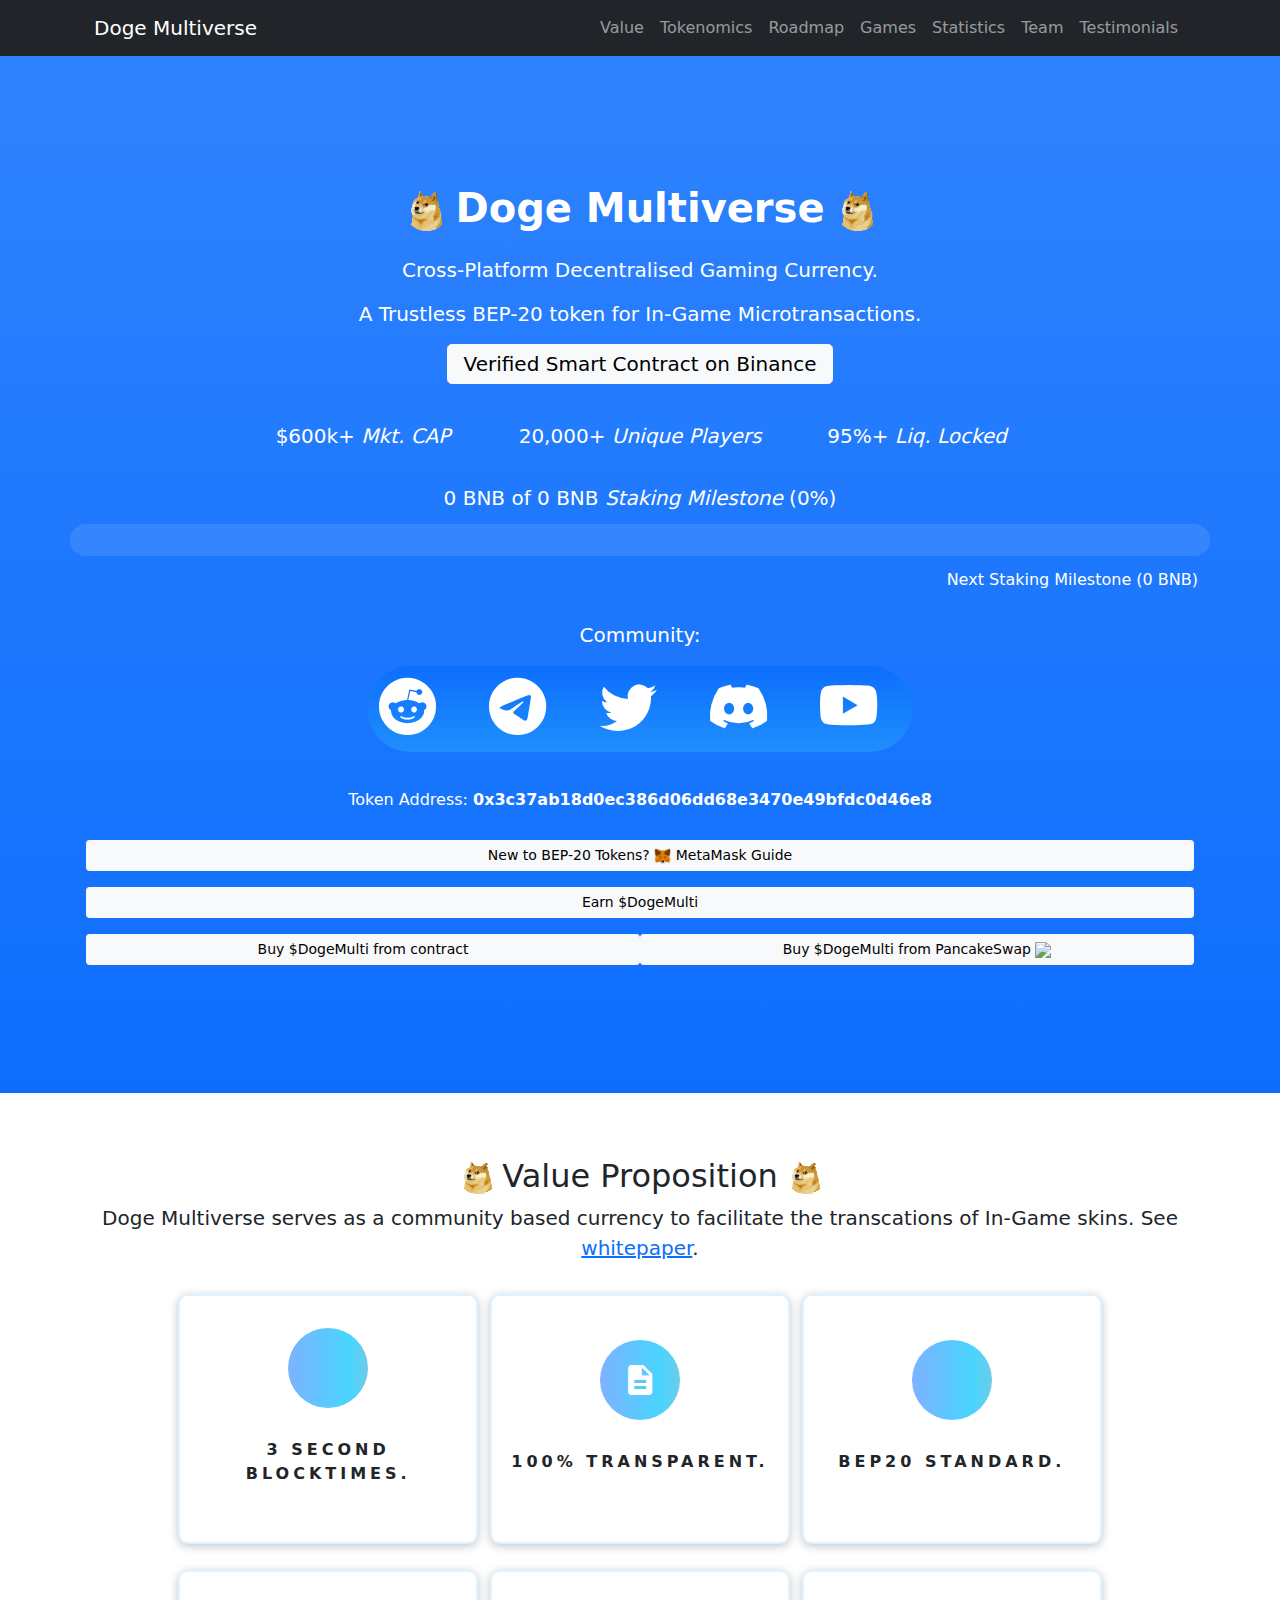
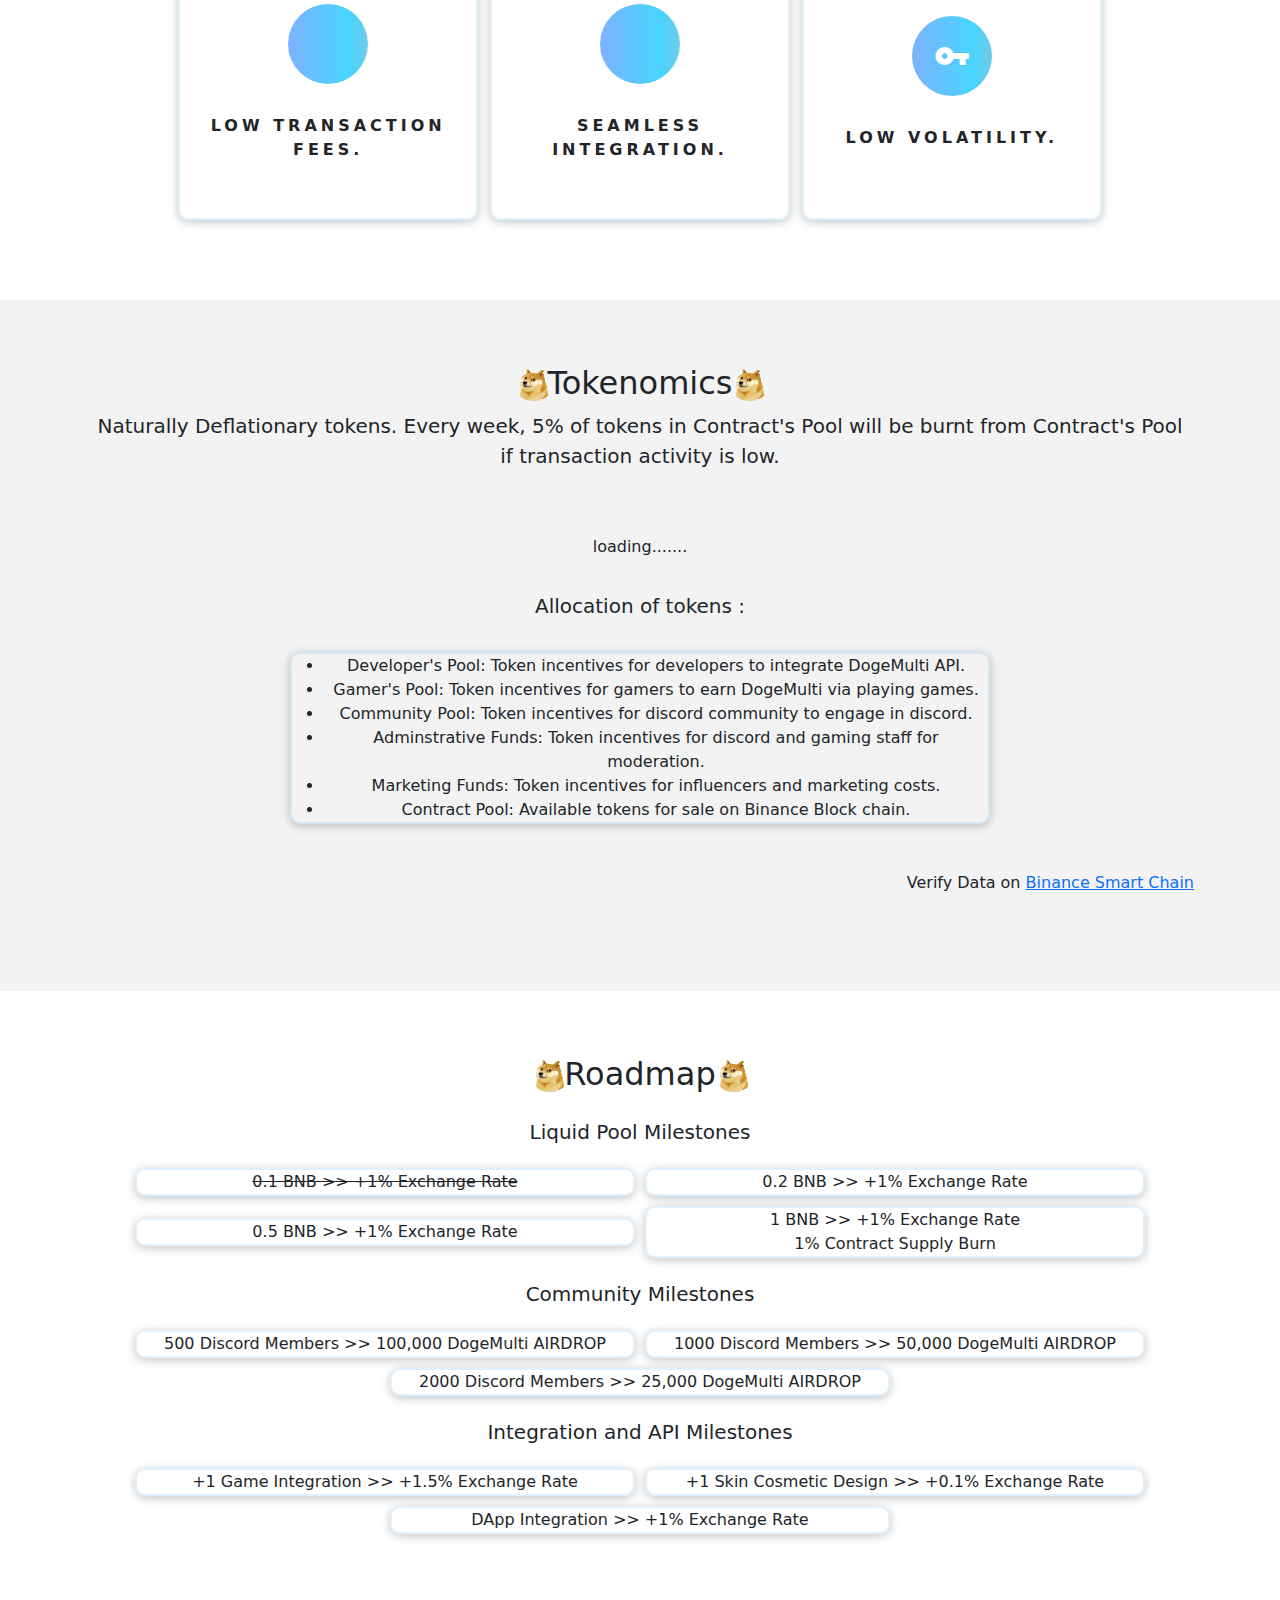
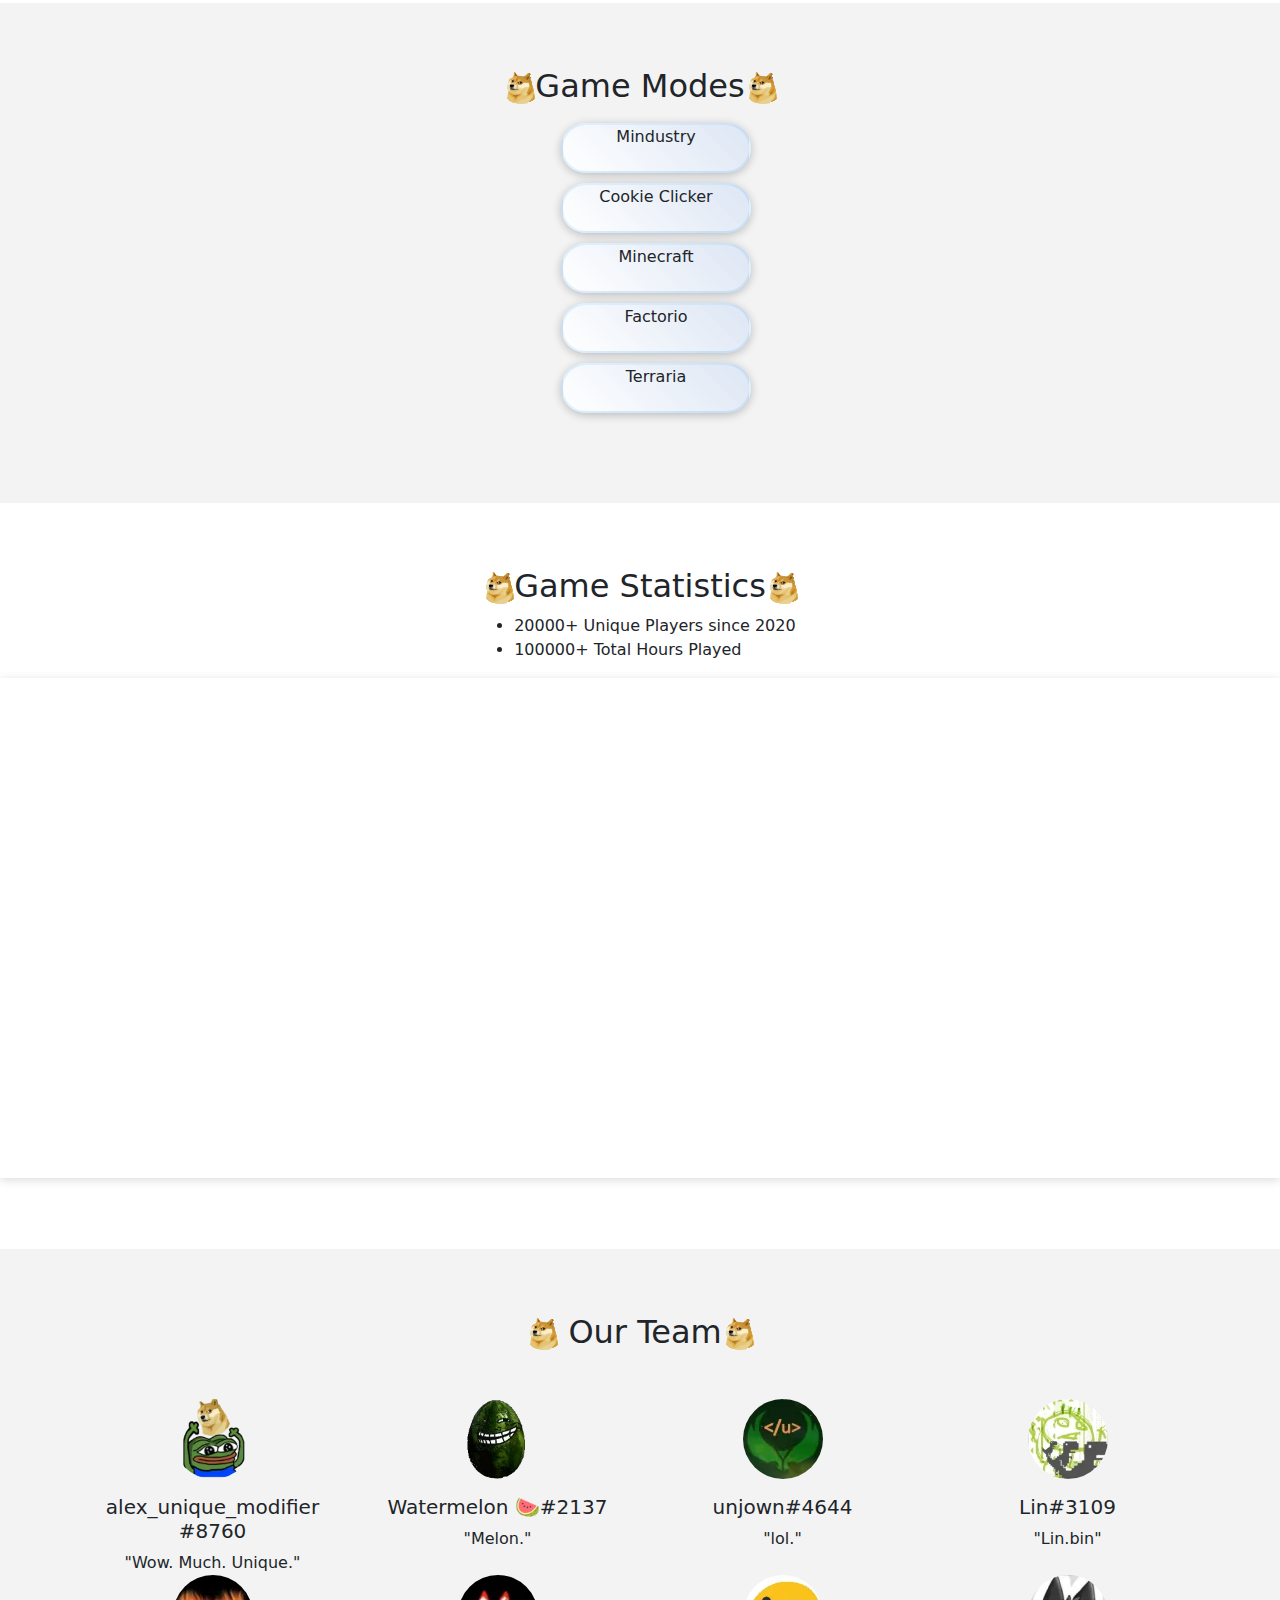
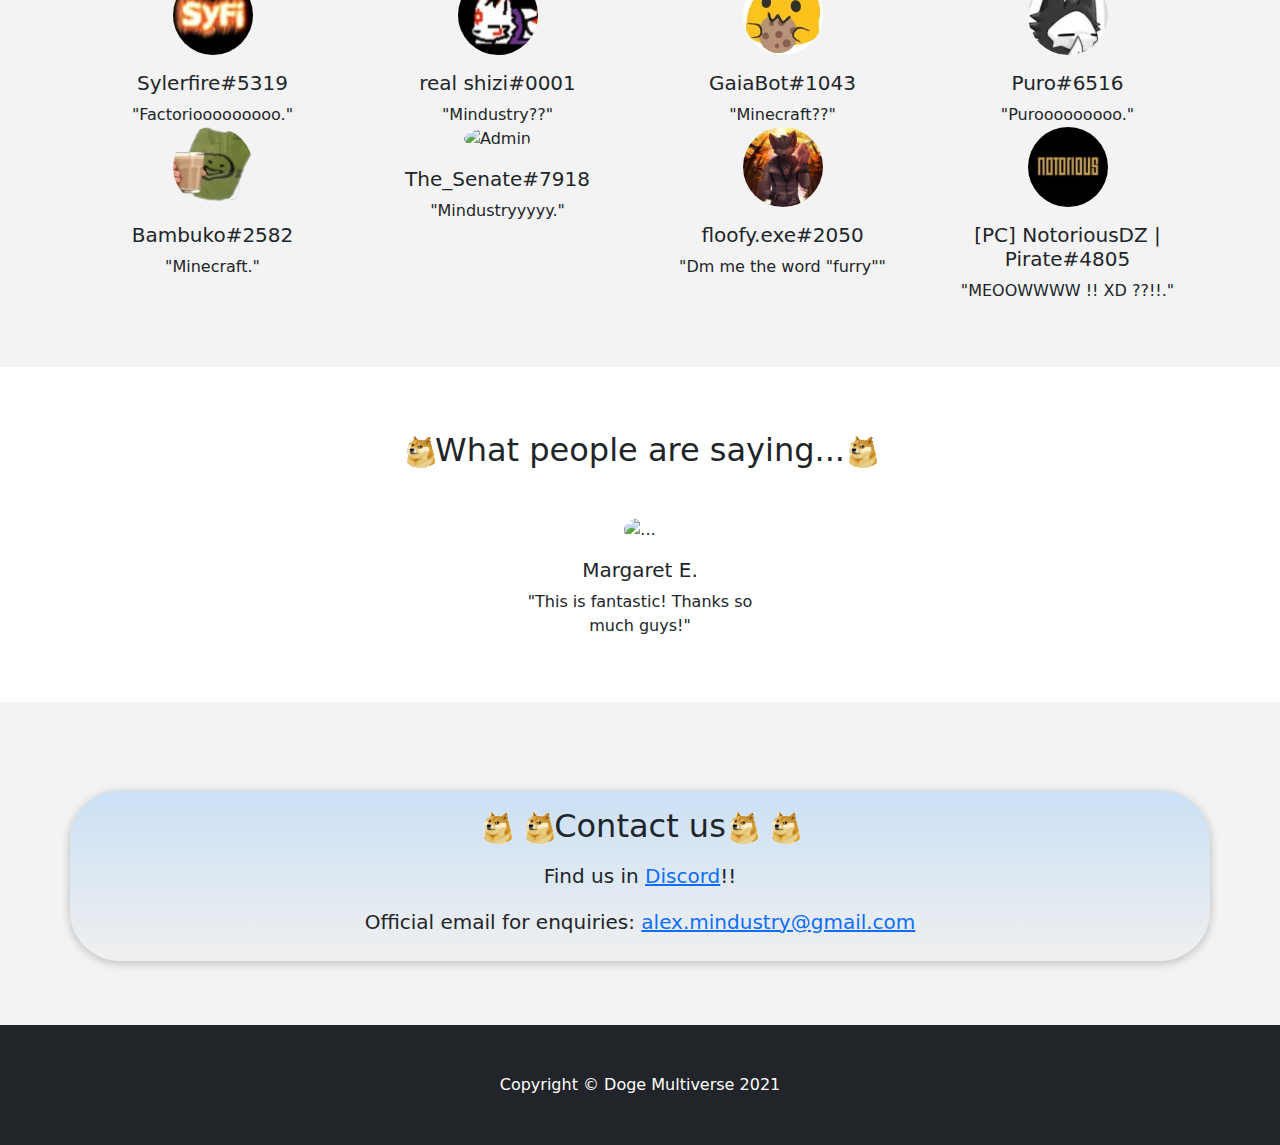
==== commit 64d4b49c: "add" ====
--- a/index.html
+++ b/index.html
@@ -12,7 +12,7 @@
     <link
       rel="icon"
       type="image/x-icon"
-      href="assets/img/doge_icon_small_transparent_32xy32.png"
+      href="assets/img/doge_icon.png"
     />
     <!-- Core theme CSS (includes Bootstrap)-->
     <link href="css/styles.css" rel="stylesheet" />
@@ -172,7 +172,7 @@
               <p class="text-center">
                 (Vote in <a href="https://discord.com/invite/BmCssqnhX6">Discord</a>)
               </p>`;
-        burnhist.innerHTML = `      
+        burnhist.innerHTML = `
         <div class="row gx-3 justify-content-center content2">
           <!-- card -->
           <div class="card2info col-lg-5 mx-auto mb-0 mb-lg-3">
@@ -222,14 +222,14 @@
       <div class="container px-4">
         <a class="navbar-brand" href="#page-top">
           <img
-            src="assets/img/doge_icon_32x32small.jpg"
+            src="assets/img/doge_icon_small.png"
             alt="..."
             class="ax-icon"
             id="hide-when-mobile"
           />
-          Doge Multiverse (old version), new version at doge.servegame.com
+          Doge Multiverse
           <img
-            src="assets/img/doge_icon_32x32small.jpg"
+            src="assets/img/doge_icon_small.png"
             alt="..."
             class="ax-icon"
             id="hide-when-mobile"
@@ -280,10 +280,10 @@
     <header class="bg-primary bg-gradient text-white">
       <div class="container px-4 text-center py-3">
         <h1 class="fw-bolder lh-lg">
-          <img src="assets/img/doge_icon_32x32small.jpg" class="ax-icon" /> Doge
+          <img src="assets/img/doge_icon_small.png" class="ax-icon" /> Doge
           Multiverse
 
-          <img src="assets/img/doge_icon_32x32small.jpg" class="ax-icon" />
+          <img src="assets/img/doge_icon_small.png" class="ax-icon" />
         </h1>
         <p class="lead lh-1 py-1">
           Cross-Platform Decentralised Gaming Currency.
@@ -296,11 +296,11 @@
           href="https://bscscan.com/token/0x3c37ab18d0ec386d06dd68e3470e49bfdc0d46e8"
           >Verified Smart Contract on Binance</a
         >
-      </div>
+      </div> 
       <div class="container py-3">
           <div class="row gx-4 px-3 justify-content-center">
               
-              <p class="lh-lg h5 mb-0 col-lg-3 text-center">$700k+ <em>Mkt. CAP</em></p>
+              <p class="lh-lg h5 mb-0 col-lg-3 text-center">$600k+ <em>Mkt. CAP</em></p>
               <p class="lh-lg h5 mb-0 col-lg-3 text-center">20,000+ <em>Unique Players</em></p>
               <p class="lh-lg h5 mb-0 col-lg-3 text-center">95%+ <em>Liq. Locked</em></p>
     
@@ -327,27 +327,27 @@
           <div class="col-lg-6 h-100 text-center my-auto mb-0">
             <ul class="list-inline mb-0">
               <li class="list-inline-item me-4">
-                <a href="https://www.reddit.com/r/DogeMultiverse"
+                <a target="_blank" href="https://www.reddit.com/r/DogeMultiverse"
                   ><i class="bi-reddit fs-7 white"></i
                 ></a>
               </li>
               <li class="list-inline-item me-4">
-                <a href="https://t.me/DogeMultiverse"
+                <a target="_blank" href="https://t.me/DogeMultiverse"
                   ><i class="bi-telegram fs-7 white"></i
                 ></a>
               </li>
               <li class="list-inline-item me-4">
-                <a href="https://twitter.com/DogeMultiverse"
+                <a target="_blank" href="https://twitter.com/DogeMultiverse"
                   ><i class="bi-twitter fs-7 white"></i
                 ></a>
               </li>
               <li class="list-inline-item me-4">
-                <a href="https://discord.com/invite/BmCssqnhX6"
+                <a target="_blank" href="https://discord.com/invite/BmCssqnhX6"
                   ><i class="bi-discord fs-7 white"></i
                 ></a>
               </li>
               <li class="list-inline-item me-4">
-                <a
+                <a target="_blank"
                   href="https://www.youtube.com/channel/UC0ZqV4fOjfpr4xtmpHAK3zA"
                   ><i class="bi-youtube fs-7 white"></i
                 ></a>
@@ -406,11 +406,13 @@
             <img
               src="assets/img/doge_icon_small_transparent_32xy32.png"
               alt="..."
+              class="doge-icon-title"
             />
             Value Proposition
             <img
               src="assets/img/doge_icon_small_transparent_32xy32.png"
               alt="..."
+              class="doge-icon-title"
             />
           </h2>
           <p class="lead">
@@ -492,9 +494,11 @@
             <img
               src="assets/img/doge_icon_small_transparent_32xy32.png"
               alt="..."
+              class="doge-icon-title"
             />Tokenomics<img
               src="assets/img/doge_icon_small_transparent_32xy32.png"
               alt="..."
+              class="doge-icon-title"
             />
           </h2>
           <p class="lead">
@@ -519,10 +523,10 @@
         loading.......
       </div>
       <div class="container p-3 justify-content-center">
-        <div>
+        <div class="align-content-center">
           <p class="lead"><strong>Allocation of tokens </strong>:</p>
         </div>
-        <div>
+        <div class="align-content-center">
           <ul class="card2infoallocation">
             <li>
               Developer's Pool: Token incentives for developers to integrate
@@ -569,9 +573,11 @@
               <img
                 src="assets/img/doge_icon_small_transparent_32xy32.png"
                 alt="..."
+                class="doge-icon-title"
               />Roadmap<img
                 src="assets/img/doge_icon_small_transparent_32xy32.png"
                 alt="..."
+                class="doge-icon-title"
               />
             </h2>
           </div>
@@ -595,7 +601,7 @@
             <div class="card2infolpmilestones col-lg-6">
               1 BNB >> +1% Exchange Rate <br>1% Contract Supply Burn
             </div>
-          </div> 
+          </div>
         </div>
         <div class="container align-content-center pt-3">
             <p class="lead"><strong>Community Milestones</strong></p>
@@ -614,7 +620,7 @@
               <div class="card2infolpmilestones col-lg-6">
                 2000 Discord Members >> 25,000 DogeMulti AIRDROP
               </div>
-            </div> 
+            </div>
           </div>
           <div class="container align-content-center pt-3">
               <p class="lead"><strong>Integration and API Milestones</strong></p>
@@ -630,7 +636,7 @@
                 <div class="card2infolpmilestones col-lg-6">
                   DApp Integration >> +1% Exchange Rate
                 </div>
-              </div> 
+              </div>
             </div>
     </section>
     <!-- gme mode section-->
@@ -642,9 +648,11 @@
               <img
                 src="assets/img/doge_icon_small_transparent_32xy32.png"
                 alt="..."
+                class="doge-icon-title"
               />Game Modes<img
                 src="assets/img/doge_icon_small_transparent_32xy32.png"
                 alt="..."
+                class="doge-icon-title"
               />
             </h2>
           </div>
@@ -652,11 +660,11 @@
       </div>
         <div class="container align-content-center">
             <ul class="card2infogamemodes">
-              <li>Mindustry</li>
-              <li>Cookie Clicker</li>
-              <li>Minecraft</li>
-              <li>Factorio</li>
-              <li>Terraria</li>
+              <li class="game-mod mindustry">Mindustry</li>
+              <li class="game-mod cookie-clicker">Cookie Clicker</li>
+              <li class="game-mod minecraft">Minecraft</li>
+              <li class="game-mod factorio">Factorio</li>
+              <li class="game-mod terraria">Terraria</li>
             </ul>
           </div>
         </div>
@@ -672,9 +680,11 @@
               <img
                 src="assets/img/doge_icon_small_transparent_32xy32.png"
                 alt="..."
+                class="doge-icon-title"
               />Game Statistics<img
                 src="assets/img/doge_icon_small_transparent_32xy32.png"
                 alt="..."
+                class="doge-icon-title"
               />
             </h2>
             <ul>
@@ -705,21 +715,23 @@
           <img
             src="assets/img/doge_icon_small_transparent_32xy32.png"
             alt="..."
+            class="doge-icon-title"
           />
           Our Team<img
             src="assets/img/doge_icon_small_transparent_32xy32.png"
             alt="..."
+            class="doge-icon-title"
           />
         </h2>
         <div class="row">
           <div class="col-lg-3">
             <div class="testimonial-item mx-auto mb-5 mb-lg-0">
               <img
-                class="img-fluid rounded-circle mb-3 pfp-icon"
-                src="assets/img/doge_icon.PNG"
+                class="img-fluid rounded-circle mb-3 pfp-icon pfp-icon-border"
+                src="assets/img/our-team/alex.png"
                 alt="Developer"
               />
-              <h5>alex_unique_modifier#8760</h5>
+              <h5>alex_unique_modifier<br>#8760</h5>
               <p class="font-weight-light mb-0">
                 "Wow. Much. Unique."
               </p>
@@ -728,8 +740,8 @@
           <div class="col-lg-3">
             <div class="testimonial-item mx-auto mb-5 mb-lg-0">
               <img
-                class="img-fluid rounded-circle mb-3 pfp-icon"
-                src="assets/img/doge_icon.PNG"
+                class="img-fluid rounded-circle mb-3 pfp-icon pfp-icon-border"
+                src="assets/img/our-team/melon.png"
                 alt="Admin"
               />
               <h5>Watermelon 🍉#2137</h5>
@@ -741,8 +753,8 @@
           <div class="col-lg-3">
             <div class="testimonial-item mx-auto mb-5 mb-lg-0">
               <img
-                class="img-fluid rounded-circle mb-3 pfp-icon"
-                src="assets/img/doge_icon.PNG"
+                class="img-fluid rounded-circle mb-3 pfp-icon pfp-icon-border"
+                src="assets/img/our-team/unjown.png"
                 alt="Admin"
               />
               <h5>unjown#4644</h5>
@@ -754,8 +766,8 @@
           <div class="col-lg-3">
             <div class="testimonial-item mx-auto mb-5 mb-lg-0">
               <img
-                class="img-fluid rounded-circle mb-3 pfp-icon"
-                src="assets/img/doge_icon.PNG"
+                class="img-fluid rounded-circle mb-3 pfp-icon pfp-icon-border"
+                src="assets/img/our-team/lin.png"
                 alt="Developer"
               />
               <h5>Lin#3109</h5>
@@ -767,8 +779,8 @@
           <div class="col-lg-3">
             <div class="testimonial-item mx-auto mb-5 mb-lg-0">
               <img
-                class="img-fluid rounded-circle mb-3 pfp-icon"
-                src="assets/img/doge_icon.PNG"
+                class="img-fluid rounded-circle mb-3 pfp-icon pfp-icon-border"
+                src="assets/img/our-team/Sylerfire.png"
                 alt="Admin"
               />
               <h5>Sylerfire#5319</h5>
@@ -781,8 +793,8 @@
           <div class="col-lg-3">
             <div class="testimonial-item mx-auto mb-5 mb-lg-0">
               <img
-                class="img-fluid rounded-circle mb-3 pfp-icon"
-                src="assets/img/doge_icon.PNG"
+                class="img-fluid rounded-circle mb-3 pfp-icon pfp-icon-border"
+                src="assets/img/our-team/real-shizi.png"
                 alt="Admin Mindustry"
               />
               <h5>real shizi#0001</h5>
@@ -794,8 +806,8 @@
           <div class="col-lg-3">
             <div class="testimonial-item mx-auto mb-5 mb-lg-0">
               <img
-                class="img-fluid rounded-circle mb-3 pfp-icon"
-                src="assets/img/doge_icon.PNG"
+                class="img-fluid rounded-circle mb-3 pfp-icon pfp-icon-border"
+                src="assets/img/our-team/G-bot.png"
                 alt="Admin Minecraft"
               />
               <h5>GaiaBot#1043</h5>
@@ -807,8 +819,8 @@
           <div class="col-lg-3">
             <div class="testimonial-item mx-auto mb-5 mb-lg-0">
               <img
-                class="img-fluid rounded-circle mb-3 pfp-icon"
-                src="assets/img/doge_icon.PNG"
+                class="img-fluid rounded-circle mb-3 pfp-icon pfp-icon-border"
+                src="assets/img/our-team/puro.png"
                 alt="Admin"
               />
               <h5>Puro#6516</h5>
@@ -820,8 +832,8 @@
           <div class="col-lg-3">
             <div class="testimonial-item mx-auto mb-5 mb-lg-0">
               <img
-                class="img-fluid rounded-circle mb-3 pfp-icon"
-                src="assets/img/doge_icon.PNG"
+                class="img-fluid rounded-circle mb-3 pfp-icon pfp-icon-border"
+                src="assets/img/our-team/Bambuko.png"
                 alt="Admin"
               />
               <h5>Bambuko#2582</h5>
@@ -833,13 +845,39 @@
           <div class="col-lg-3">
             <div class="testimonial-item mx-auto mb-5 mb-lg-0">
               <img
-                class="img-fluid rounded-circle mb-3 pfp-icon"
-                src="assets/img/doge_icon.PNG"
+                class="img-fluid rounded-circle mb-3 pfp-icon pfp-icon-border"
+                src="assets/img/doge_icon.png"
                 alt="Admin"
               />
               <h5>The_Senate#7918</h5>
               <p class="font-weight-light mb-0">
                 "Mindustryyyyy."
+              </p>
+            </div>
+          </div>
+          <div class="col-lg-3">
+            <div class="testimonial-item mx-auto mb-5 mb-lg-0">
+              <img
+                class="img-fluid rounded-circle mb-3 pfp-icon pfp-icon-border"
+                src="assets/img/our-team/floofy.png"
+                alt="Developer"
+              />
+              <h5>floofy.exe#2050</h5>
+              <p class="font-weight-light mb-0">
+                "Dm me the word "furry""
+              </p>
+            </div>
+          </div>
+          <div class="col-lg-3">
+            <div class="testimonial-item mx-auto mb-5 mb-lg-0">
+              <img
+                class="img-fluid rounded-circle mb-3 pfp-icon pfp-icon-border"
+                src="assets/img/our-team/Notorious.jpg"
+                alt="Admin"
+              />
+              <h5>[PC] NotoriousDZ | Pirate#4805</h5>
+              <p class="font-weight-light mb-0">
+                "MEOOWWWW !! XD ??!!."
               </p>
             </div>
           </div>
@@ -853,17 +891,19 @@
           <img
             src="assets/img/doge_icon_small_transparent_32xy32.png"
             alt="..."
+            class="doge-icon-title"
           />What people are saying...<img
             src="assets/img/doge_icon_small_transparent_32xy32.png"
             alt="..."
+            class="doge-icon-title"
           />
         </h2>
-        <div class="row">
-          <div class="col-lg-3">
-            <div class="testimonial-item mx-auto mb-5 mb-lg-0">
-              <img
-                class="img-fluid rounded-circle mb-3 pfp-icon"
-                src="assets/img/doge_icon.PNG"
+        <div class="row align-content-center">
+          <div class="col-lg-3">
+            <div class="testimonial-item mx-auto mb-5 mb-lg-0 ">
+              <img
+                class="img-fluid rounded-circle mb-3 pfp-icon pfp-icon-border"
+                src="assets/img/doge_icon.png"
                 alt="..."
               />
               <h5>Margaret E.</h5>
@@ -876,27 +916,33 @@
       </div>
     </section>
     <!-- Contact section-->
-    <section id="contact" class="bg-fade">
-      <div class="container px-4">
-        <div class="row gx-4 justify-content-center">
+    <section id="contact" class="bg-fade align-content-center" >
+      <div class="container px-4 contact ">
+        <div class="row gx-4 align-content-center my-sm-2">
           <div class="col-lg-8">
+            <div class = "align-content-center my-sm-2">
             <h2>
               <img
                 src="assets/img/doge_icon_small_transparent_32xy32.png"
                 alt="..."
+                class="doge-icon-title"
               />
               <img
                 src="assets/img/doge_icon_small_transparent_32xy32.png"
                 alt="..."
+                class="doge-icon-title"
               />Contact us<img
                 src="assets/img/doge_icon_small_transparent_32xy32.png"
                 alt="..."
+                class="doge-icon-title"
               />
               <img
                 src="assets/img/doge_icon_small_transparent_32xy32.png"
                 alt="..."
+                class="doge-icon-title"
               />
             </h2>
+            </div>
             <p class="lead">
               Find us in
               <a href="https://discord.com/invite/BmCssqnhX6">Discord</a>!!
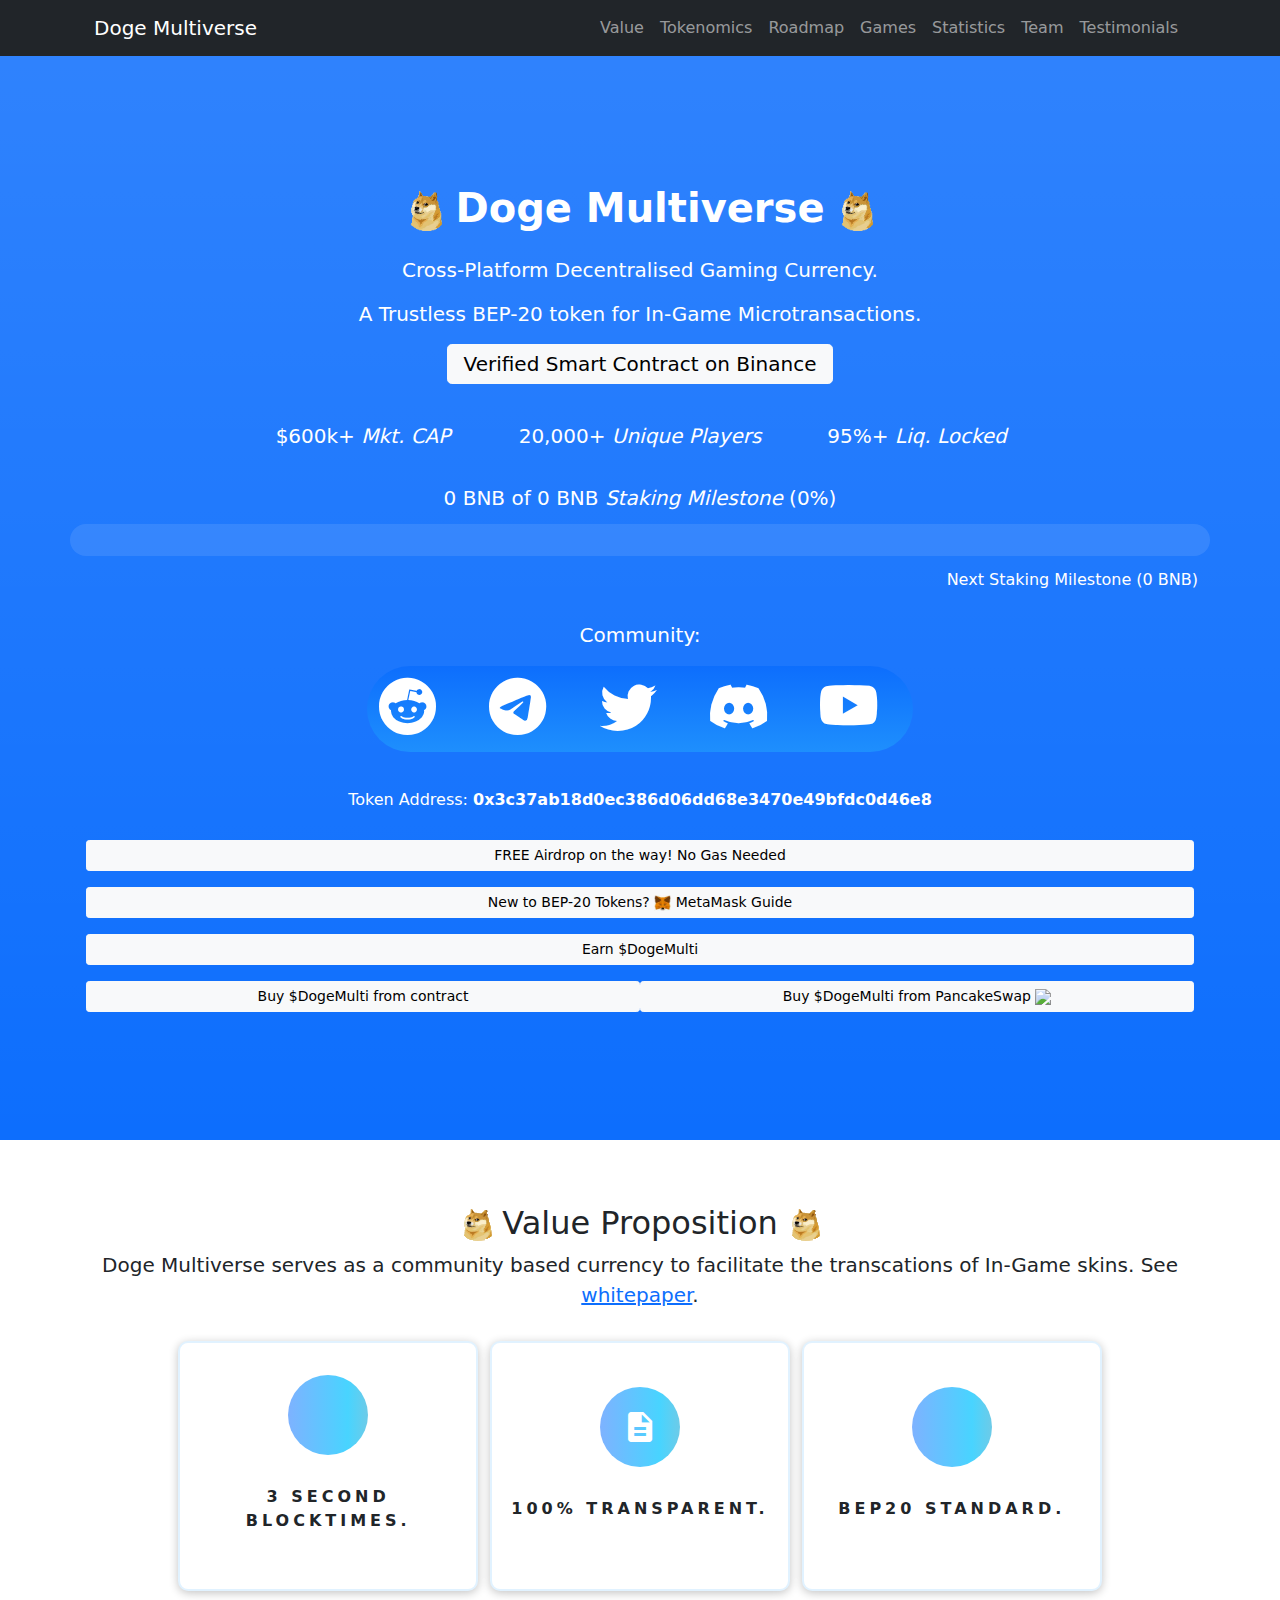
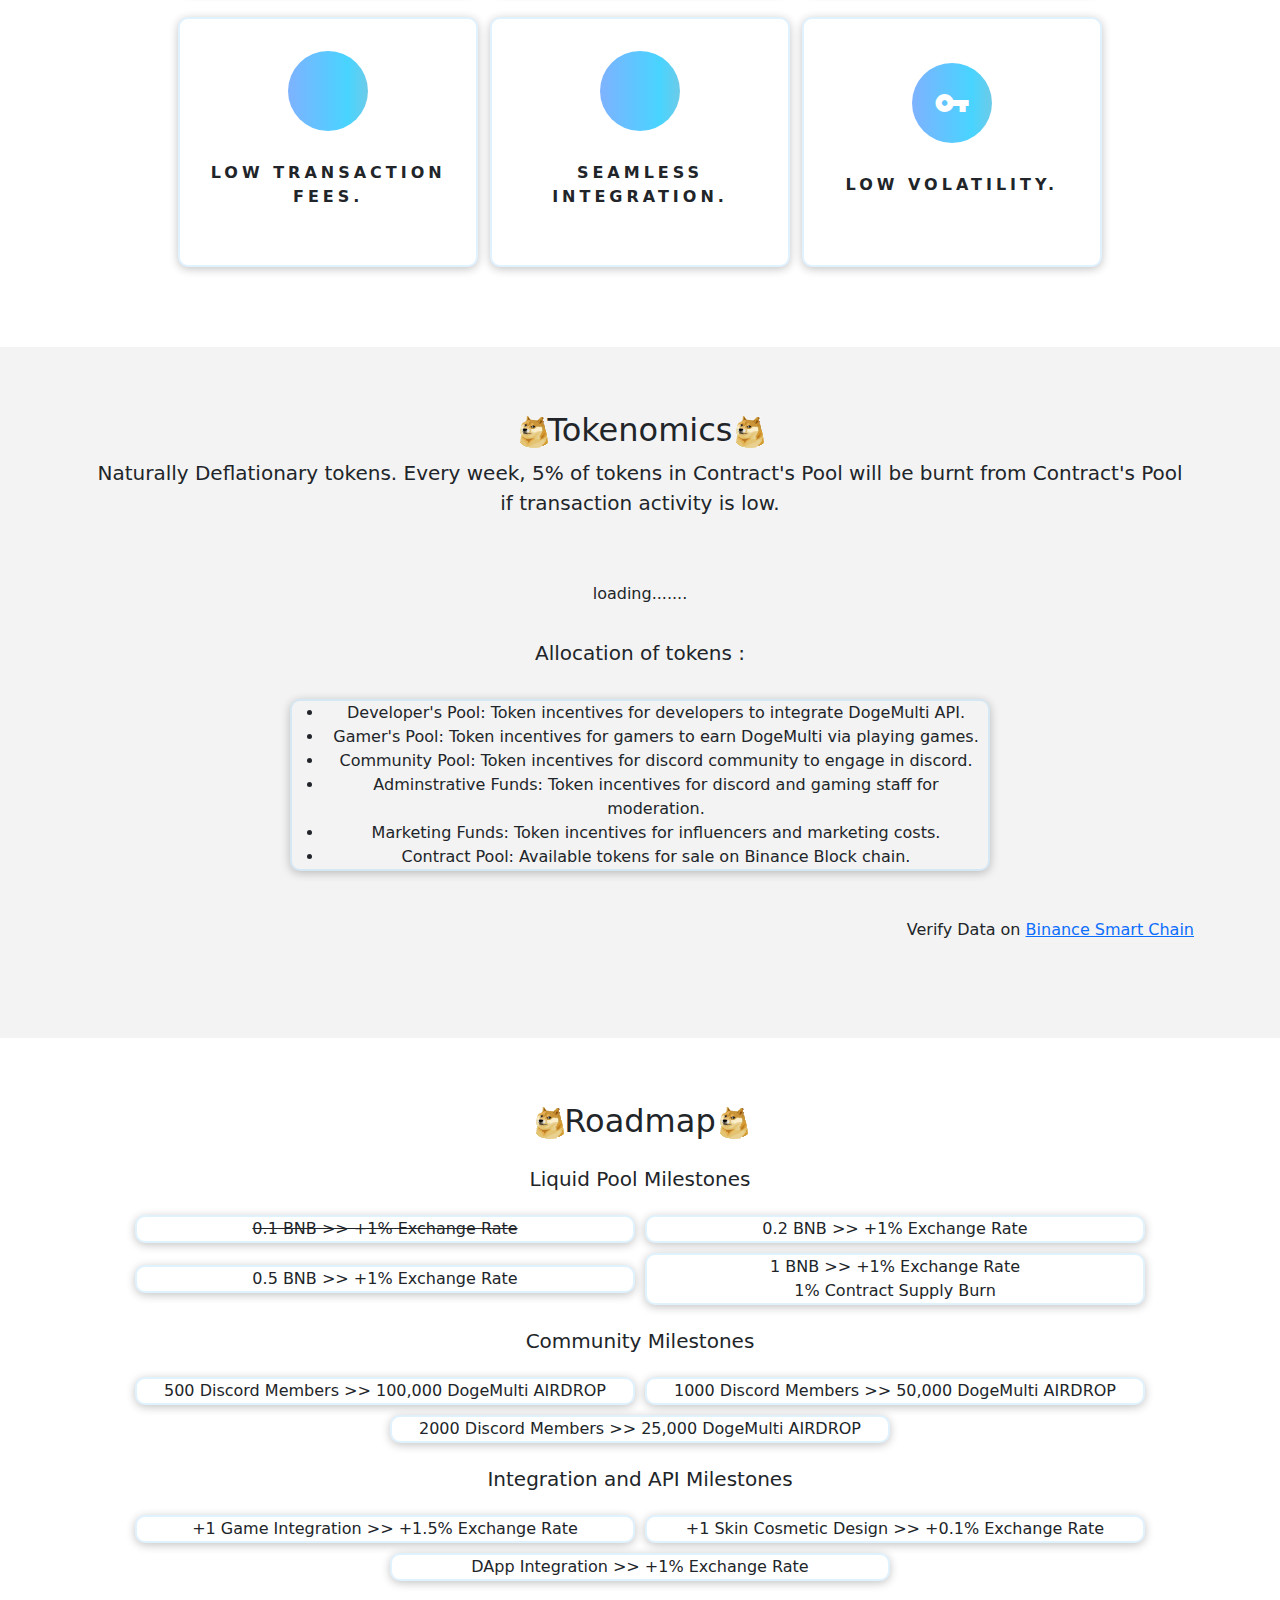
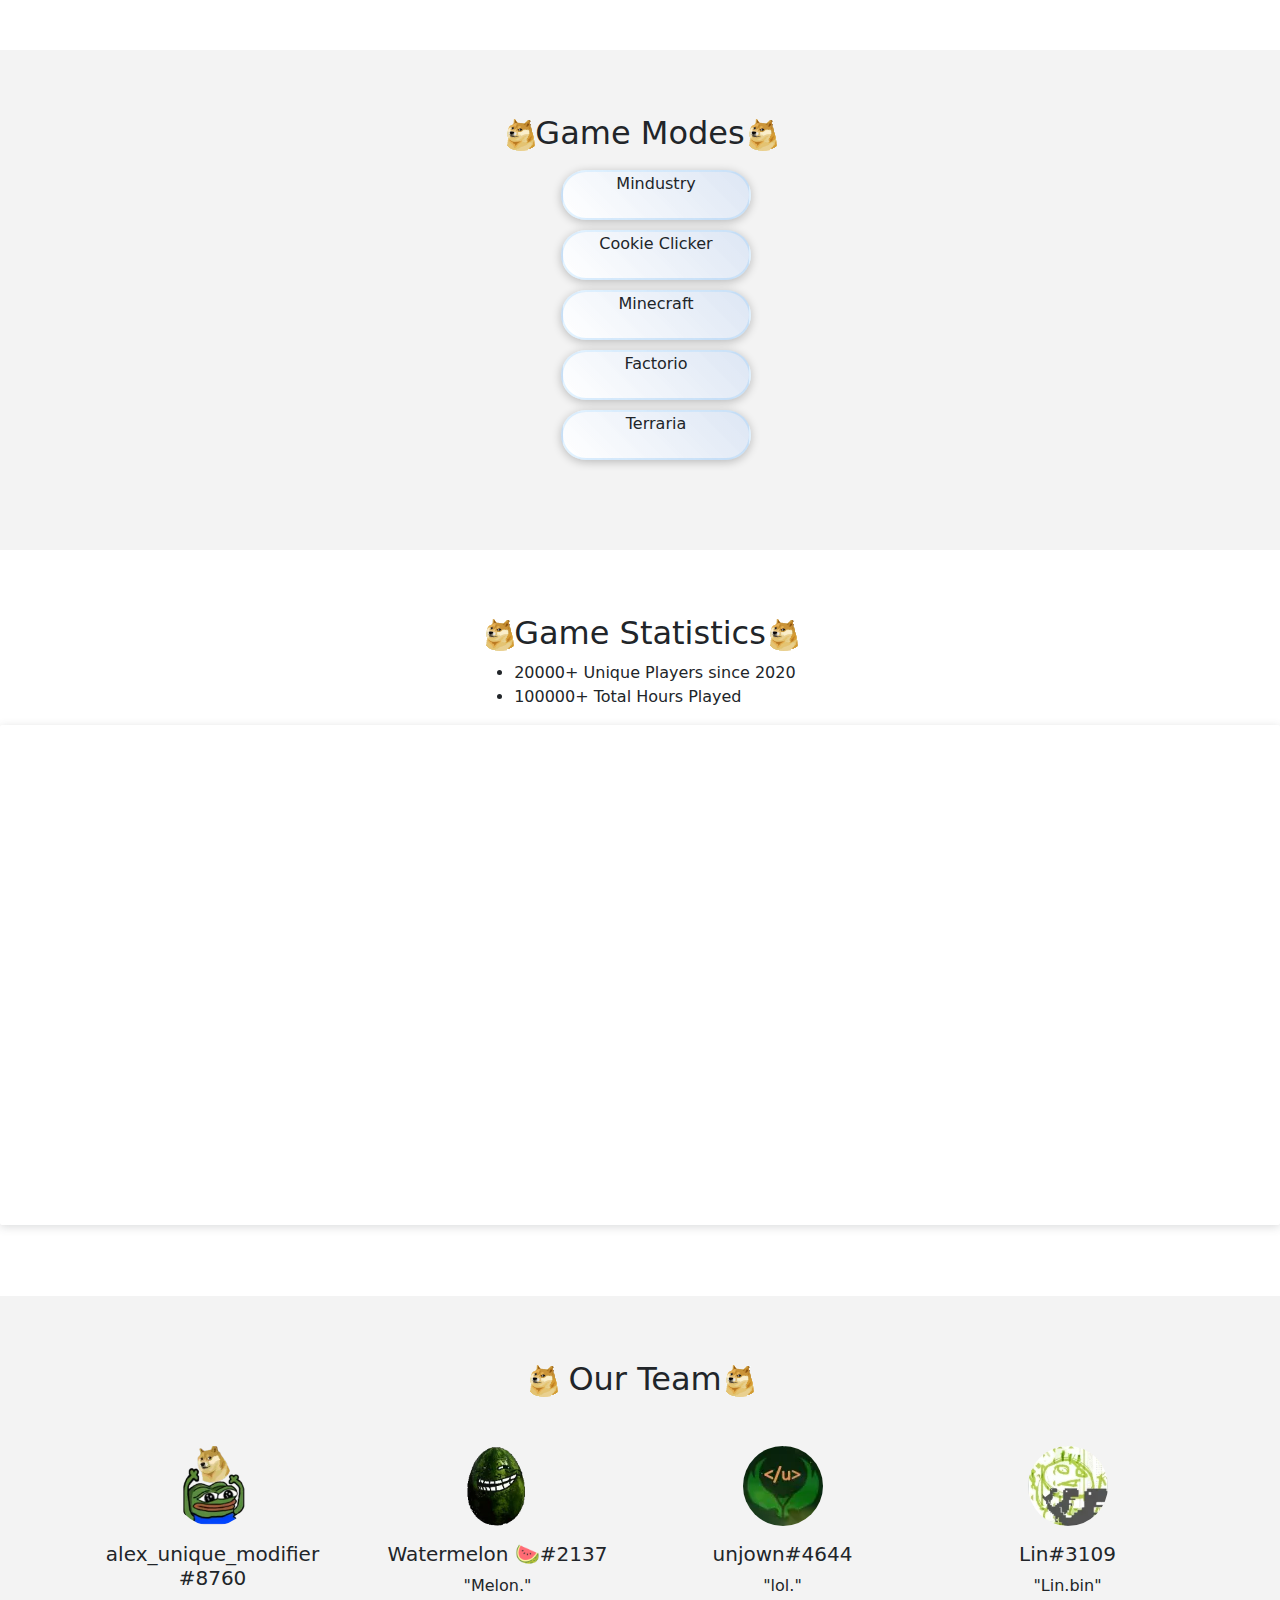
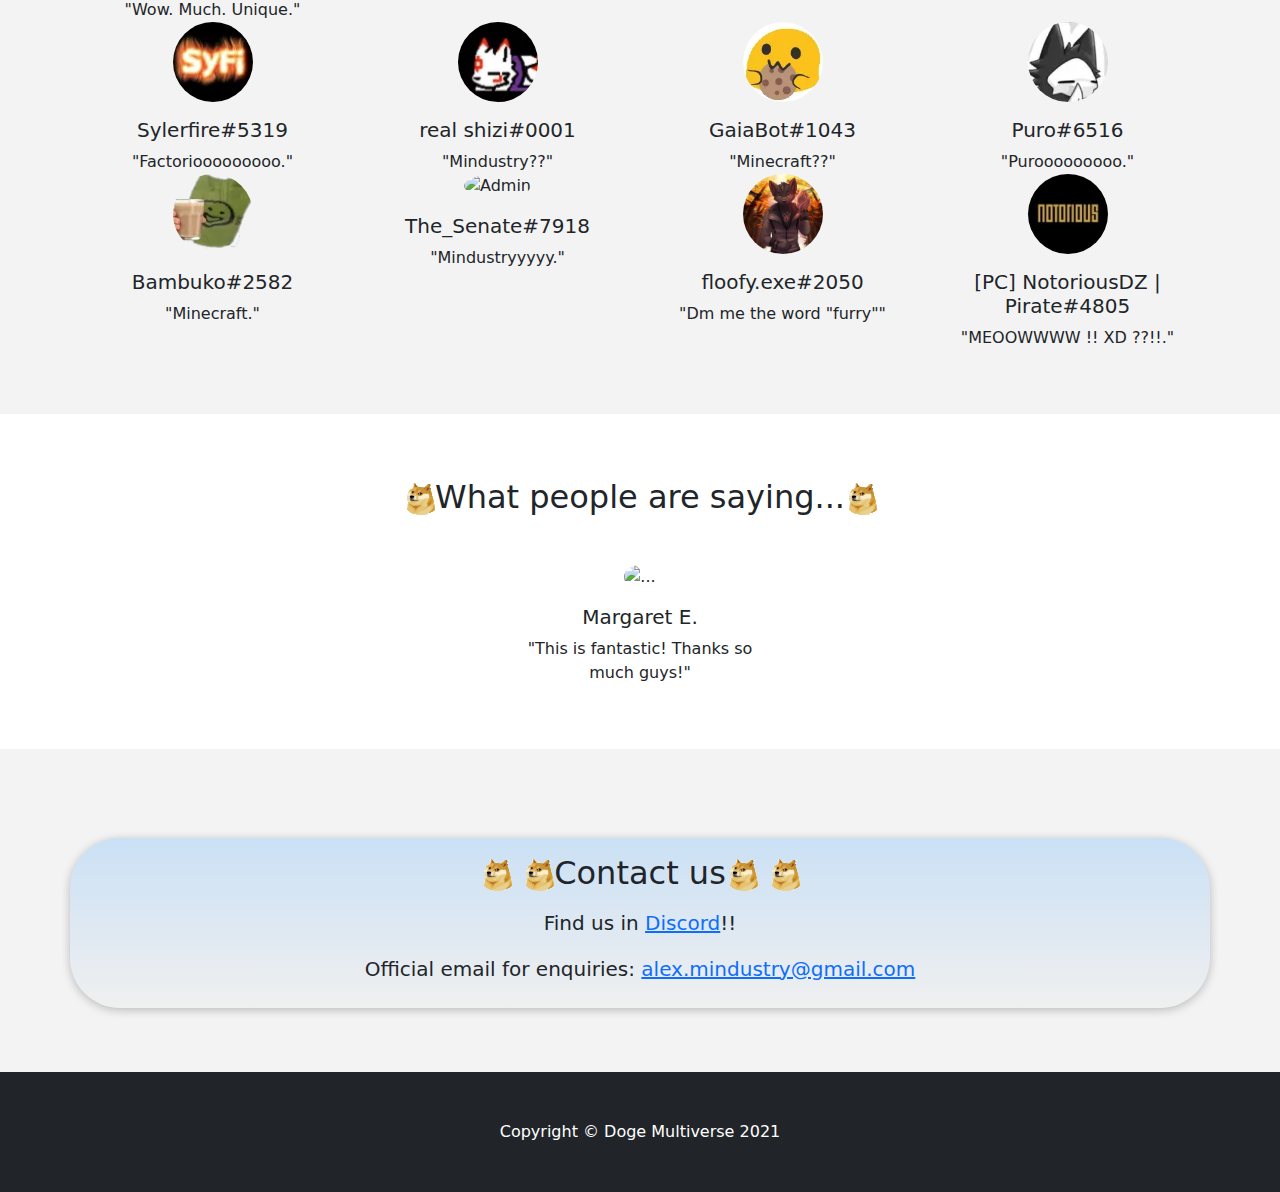
==== commit ecbb0be6: "update" ====
--- a/index.html
+++ b/index.html
@@ -363,6 +363,12 @@
       </div>
       <div class="container py-3">
         <div class="row gx-4 px-3 justify-content-center">
+		    <a
+            class="btn btn-sm btn-light px-3 mb-1 mb-lg-3"
+            target="_blank"
+            href="https://t.co/gn1L0aGjVc"
+            >FREE Airdrop on the way! No Gas Needed </a
+          >
           <a
             class="btn btn-sm btn-light px-3 mb-1 mb-lg-3"
             target="_blank"
